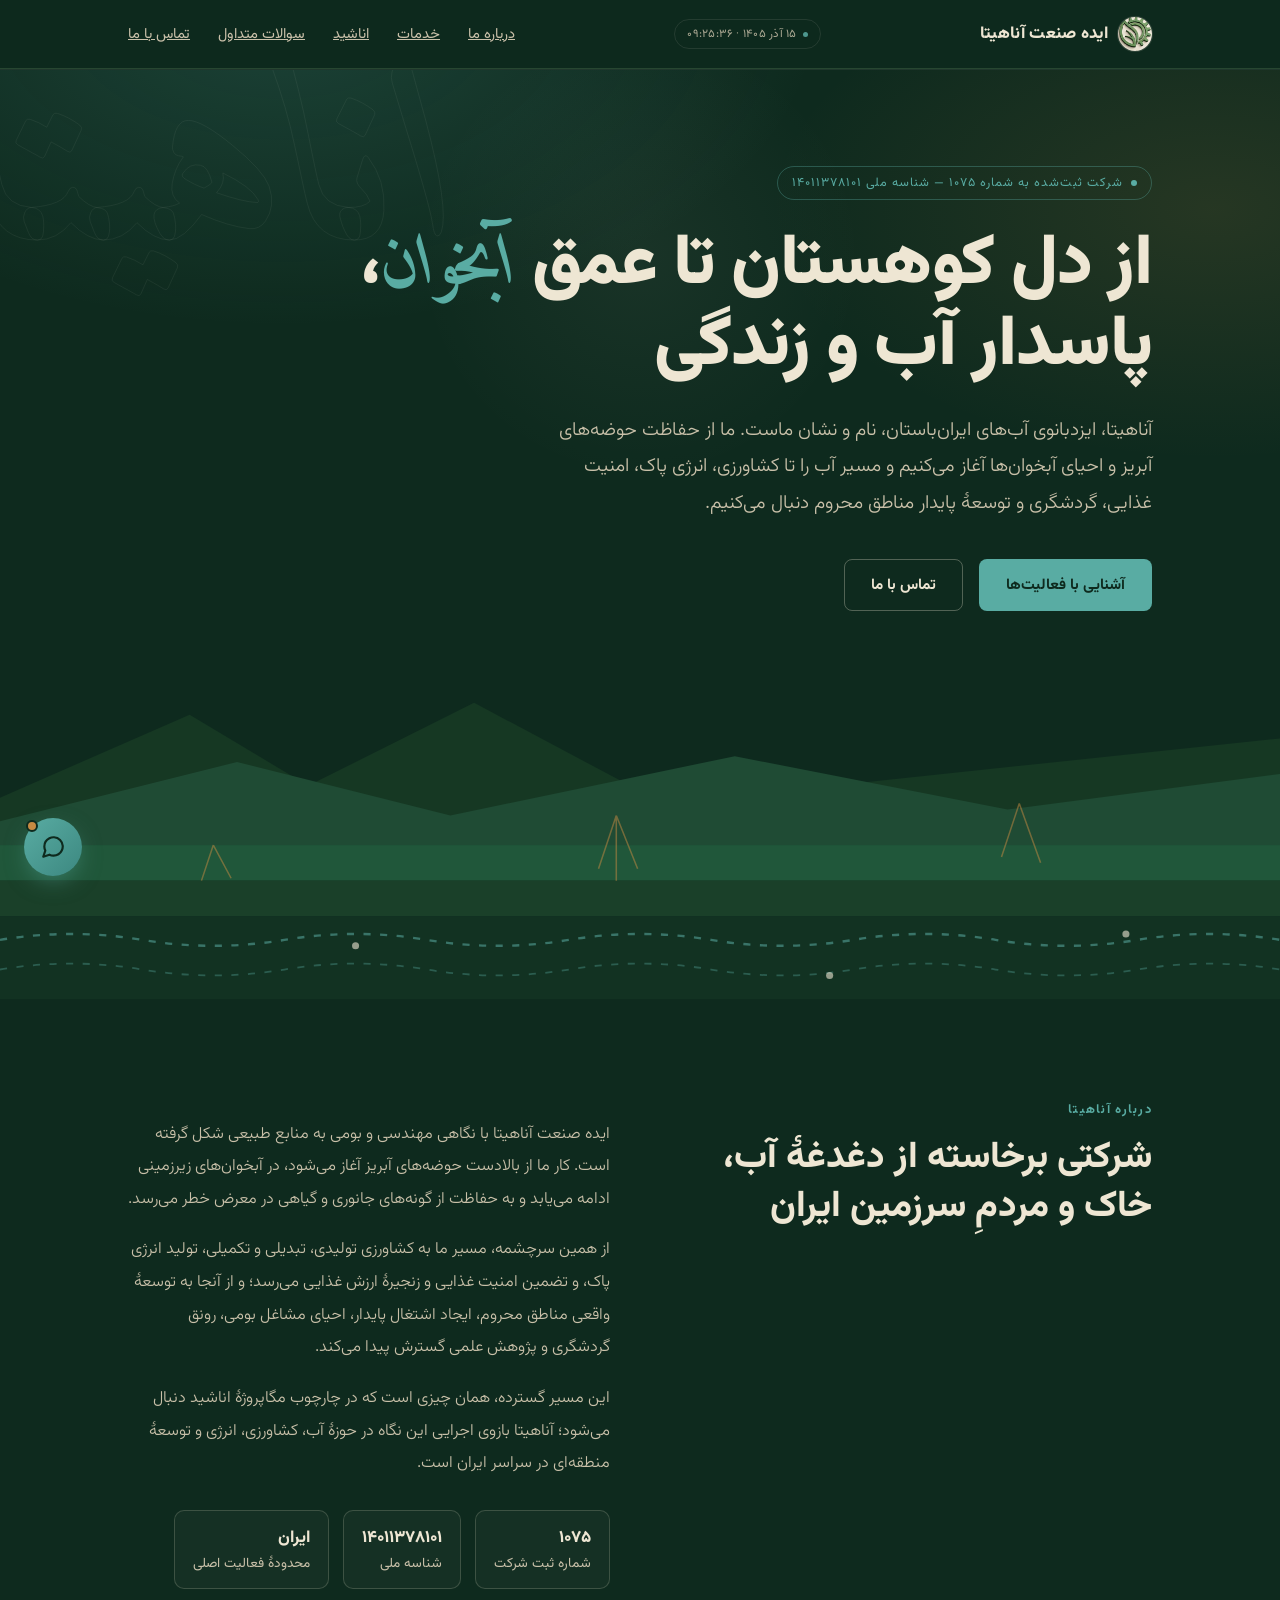
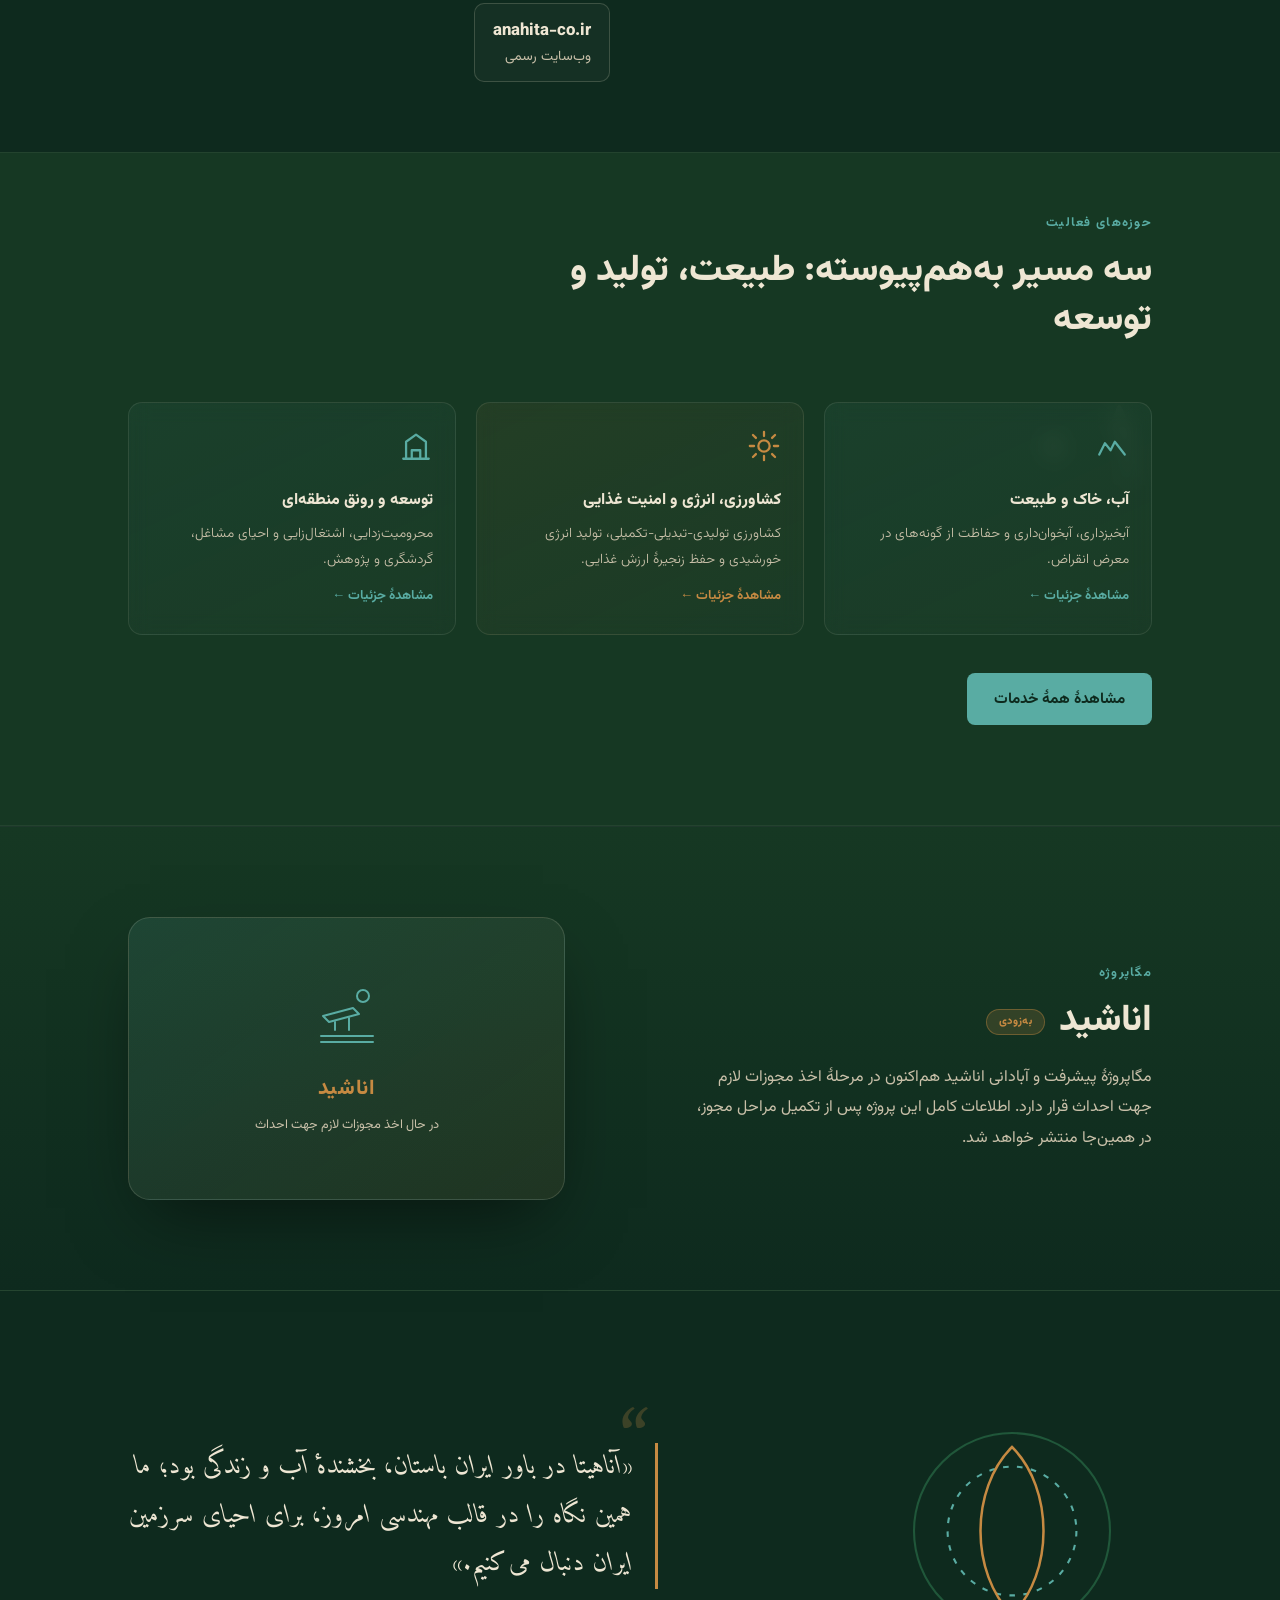
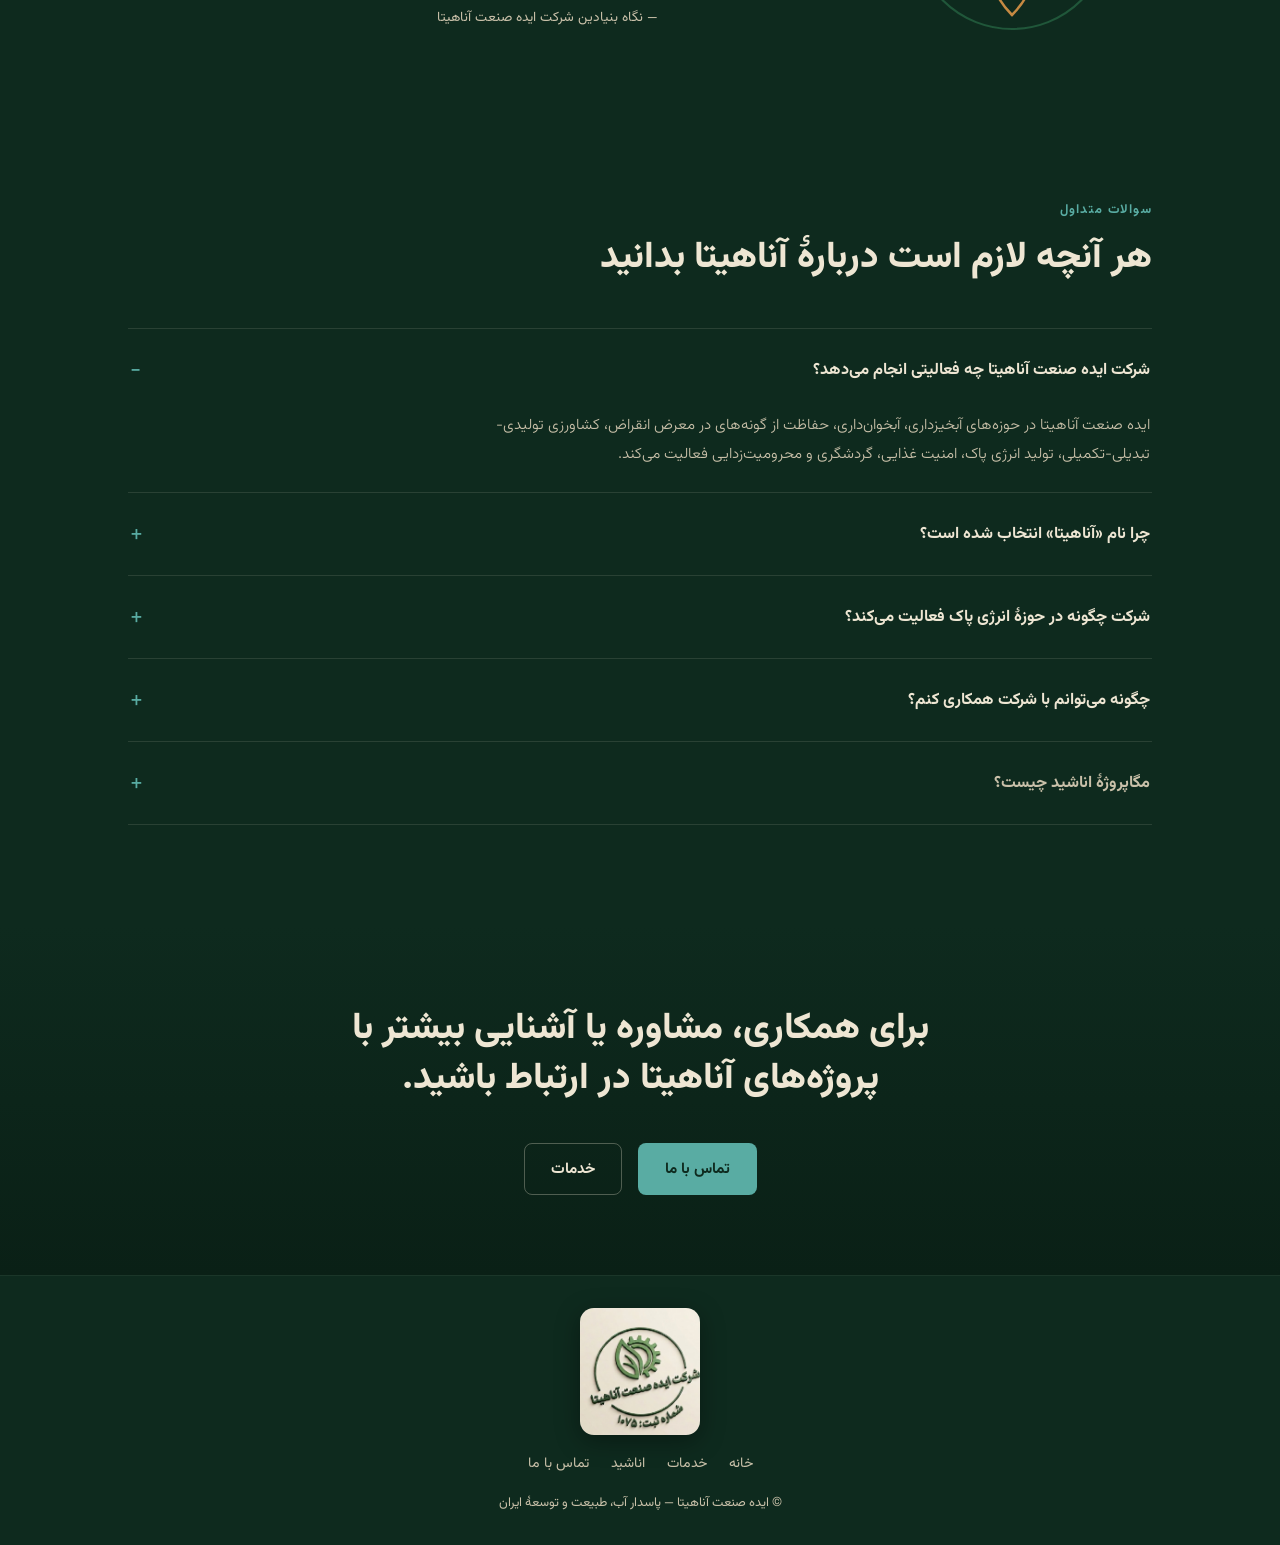
==== index.html @ 20b340b0 "Anahita-co.ir" ====
<!DOCTYPE html>
<html lang="fa" dir="rtl">
<head>
<meta charset="UTF-8">
<meta name="viewport" content="width=device-width, initial-scale=1.0">
<title>ایده صنعت آناهیتا | آب، طبیعت، کشاورزی و آبادانی</title>
<meta name="description" content="شرکت ایده صنعت آناهیتا: آبخیزداری، آبخوان‌داری، کشاورزی، انرژی خورشیدی، امنیت غذایی، گردشگری و مگاپروژه اناشید.">
<meta property="og:type" content="website">
<meta property="og:title" content="ایده صنعت آناهیتا | آب، طبیعت، کشاورزی و آبادانی">
<meta property="og:description" content="شرکت ایده صنعت آناهیتا: آبخیزداری، آبخوان‌داری، کشاورزی، انرژی خورشیدی، امنیت غذایی، گردشگری و مگاپروژه اناشید.">
<meta property="og:locale" content="fa_IR">
<meta name="theme-color" content="#0e2a1e">
<link rel="preconnect" href="https://fonts.googleapis.com">
<link href="https://fonts.googleapis.com/css2?family=Vazirmatn:wght@100..900&family=Amiri:ital,wght@0,400;0,700;1,400&display=swap" rel="stylesheet">
<style>
  :root{
    --bg-deep:#0e2a1e;
    --bg-mid:#163823;
    --green-mid:#20573a;
    --green-line:#3d7d55;
    --cream:#eee6d3;
    --cream-dim:#c9c0a9;
    --turquoise:#59aca3;
    --clay:#c68a42;
    --clay-dim:#8a5f2c;
  }
  *{margin:0;padding:0;box-sizing:border-box;}
  html{scroll-behavior:smooth;}
  body{
    background:var(--bg-deep);
    color:var(--cream);
    font-family:'Vazirmatn',sans-serif;
    overflow-x:hidden;
  }
  @media (prefers-reduced-motion: reduce){
    *{animation-duration:0.01ms !important; animation-iteration-count:1 !important; transition-duration:0.01ms !important;}
  }
  section, header.hero{scroll-margin-top:70px;}
  a{color:inherit;}
  ::selection{background:var(--turquoise);color:var(--bg-deep);}
  .progress-bar{
    position:fixed;top:0;right:0;left:0;height:3px;z-index:100;
    background:linear-gradient(90deg,var(--turquoise),var(--clay));
    width:0%;transform-origin:right;
    box-shadow:0 0 12px rgba(89,172,163,0.6);
  }
  .wrap{max-width:1080px;margin:0 auto;padding:0 28px;}

  /* ---------- NAV ---------- */
  nav{
    position:sticky;top:0;z-index:50;
    background:rgba(14,42,30,0.88);
    backdrop-filter:blur(6px);
    border-bottom:1px solid rgba(238,230,211,0.08);
  }
  nav .wrap{display:flex;align-items:center;justify-content:space-between;height:68px;}
  .brand{display:flex;align-items:center;gap:10px;font-weight:800;font-size:1.05rem;letter-spacing:.3px;}
  .brand svg{width:30px;height:30px;flex:none;}
  .navlinks{display:flex;gap:28px;font-size:.92rem;color:var(--cream-dim);}
  .navlinks a{position:relative;padding:6px 0;transition:color .25s;}
  .navlinks a:hover,.navlinks a:focus-visible{color:var(--cream);outline:none;}
  .navlinks a::after{content:"";position:absolute;right:0;bottom:0;width:0;height:1px;background:var(--turquoise);transition:width .3s;}
  .navlinks a:hover::after{width:100%;}
  .nav-toggle{display:none;background:none;border:none;padding:6px;cursor:pointer;}
  .nav-toggle span{display:block;width:22px;height:2px;background:var(--cream);margin:5px 0;transition:transform .25s,opacity .25s;}
  .nav-toggle.open span:nth-child(1){transform:translateY(7px) rotate(45deg);}
  .nav-toggle.open span:nth-child(2){opacity:0;}
  .nav-toggle.open span:nth-child(3){transform:translateY(-7px) rotate(-45deg);}
  .mobile-panel{
    max-height:0;overflow:hidden;
    background:var(--bg-mid);border-bottom:1px solid rgba(238,230,211,0.08);
    transition:max-height .3s ease;
  }
  .mobile-panel.open{max-height:260px;}
  .mobile-panel a{display:block;padding:14px 28px;color:var(--cream-dim);text-decoration:none;font-size:.95rem;border-top:1px solid rgba(238,230,211,0.06);}
  .mobile-panel a:hover{color:var(--turquoise);}
  @media (max-width:720px){.navlinks{display:none;} .nav-toggle{display:block;}}

  /* ---------- HERO ---------- */
  header.hero{
    position:relative;
    padding:96px 0 0;
    overflow:hidden;
    background:var(--bg-deep);
  }
  header.hero::before{
    content:"";position:absolute;inset:-20%;z-index:0;pointer-events:none;
    background:
      radial-gradient(ellipse 50% 40% at var(--ax,30%) var(--ay,10%), rgba(89,172,163,0.18), transparent 60%),
      radial-gradient(ellipse 45% 35% at var(--bx,82%) var(--by,25%), rgba(198,138,66,0.13), transparent 55%);
    animation:aurora 16s ease-in-out infinite;
  }
  @keyframes aurora{
    0%,100%{ --ax:30%; --ay:6%; --bx:82%; --by:22%; }
    50%{ --ax:38%; --ay:16%; --bx:74%; --by:32%; }
  }
  header.hero::after{
    content:"";position:absolute;inset:0;z-index:0;pointer-events:none;
    background:radial-gradient(320px circle at var(--mx,50%) var(--my,20%), rgba(238,230,211,0.05), transparent 70%);
    transition:background .1s;
  }
  .hero-watermark{
    position:absolute;top:-4%;left:-2%;z-index:0;pointer-events:none;
    font-family:'Amiri',serif;font-weight:700;font-style:italic;
    font-size:clamp(9rem,22vw,17rem);
    color:transparent;-webkit-text-stroke:1px rgba(238,230,211,0.06);
    line-height:1;white-space:nowrap;user-select:none;
  }
  header.hero .wrap{position:relative;z-index:1;}
  .eyebrow{
    display:inline-flex;align-items:center;gap:8px;
    font-size:.78rem;color:var(--turquoise);letter-spacing:.08em;
    border:1px solid rgba(89,172,163,0.35);
    padding:6px 14px;border-radius:100px;
    margin-bottom:26px;
  }
  .eyebrow span.dot{width:6px;height:6px;border-radius:50%;background:var(--turquoise);}
  h1.hero-title{
    font-weight:900;
    font-size:clamp(2.4rem, 6vw, 4.4rem);
    line-height:1.15;
    letter-spacing:-.01em;
    max-width:820px;
  }
  h1.hero-title em{
    font-style:italic;
    font-family:'Amiri',serif;
    font-weight:700;
    color:var(--turquoise);
  }
  .hero-sub{
    margin-top:24px;
    font-size:clamp(1rem,2vw,1.2rem);
    color:var(--cream-dim);
    max-width:600px;
    line-height:1.9;
    font-weight:300;
  }
  .hero-cta{
    margin-top:38px;
    display:flex;gap:16px;flex-wrap:wrap;
  }
  .btn{
    display:inline-flex;align-items:center;gap:8px;
    padding:13px 26px;border-radius:8px;
    font-size:.95rem;font-weight:700;
    cursor:pointer;border:1px solid transparent;
    transition:transform .2s, background .2s, border-color .2s;
    text-decoration:none;
  }
  .btn-primary{background:var(--turquoise);color:#0e2a1e;}
  .btn-primary:hover{transform:translateY(-2px);}
  .btn-ghost{border-color:rgba(238,230,211,0.3);color:var(--cream);}
  .btn-ghost:hover{border-color:var(--cream);transform:translateY(-2px);}

  /* ---------- ORNAMENT ---------- */
  .divider{display:flex;align-items:center;justify-content:center;padding:0;}
  .divider svg{width:120px;height:24px;opacity:.55;}

  /* ---------- LIVE CLOCK ---------- */
  .live-clock{
    font-size:.72rem;color:var(--cream-dim);opacity:.85;
    white-space:nowrap;letter-spacing:.02em;
    border:1px solid rgba(238,230,211,0.12);border-radius:999px;
    padding:5px 12px;display:flex;align-items:center;gap:6px;
  }
  .live-clock .ld{width:5px;height:5px;border-radius:50%;background:var(--turquoise);flex:none;animation:pulse-dot 2s infinite;}
  @keyframes pulse-dot{0%,100%{opacity:1;}50%{opacity:.3;}}
  @media (max-width:760px){.live-clock{display:none;}}

  /* ---------- ANASHID ---------- */
  section.anashid{padding:90px 0;background:linear-gradient(180deg, var(--bg-mid), var(--bg-deep));border-top:1px solid rgba(238,230,211,0.07);border-bottom:1px solid rgba(238,230,211,0.07);}
  .anashid-grid{display:grid;grid-template-columns:1.1fr .9fr;gap:52px;align-items:center;}
  @media (max-width:800px){.anashid-grid{grid-template-columns:1fr;gap:36px;}}
  .anashid-grid h2{display:flex;align-items:center;gap:14px;flex-wrap:wrap;}
  .soon-badge{
    font-size:.68rem;background:rgba(198,138,66,0.18);color:var(--clay);
    border:1px solid rgba(198,138,66,0.4);padding:5px 12px;border-radius:999px;
    font-weight:800;letter-spacing:.03em;
  }
  .anashid-grid p{color:var(--cream-dim);margin-top:16px;max-width:460px;line-height:1.9;}
  .anashid-3d{perspective:1000px;}
  .anashid-3d-inner{
    transform-style:preserve-3d;
    background:linear-gradient(145deg, rgba(89,172,163,0.14), rgba(198,138,66,0.09));
    border:1px solid rgba(238,230,211,0.15);
    border-radius:22px;padding:64px 28px;text-align:center;
    transition:transform .12s ease-out;
    box-shadow:0 30px 70px -22px rgba(0,0,0,0.55);
    will-change:transform;
  }
  .anashid-3d-inner svg{width:64px;height:64px;color:var(--turquoise);margin-bottom:18px;}
  .anashid-3d-inner span{display:block;font-weight:800;font-size:1.3rem;color:var(--clay);letter-spacing:.03em;}
  .anashid-3d-inner small{display:block;margin-top:10px;font-size:.8rem;color:var(--cream-dim);font-weight:400;}

  /* ---------- CROSS-SECTION SIGNATURE ---------- */
  .section-illustration{
    margin-top:80px;
    width:100%;
    display:block;
  }
  .section-illustration svg{width:100%;height:auto;display:block;}
  .flow-line{stroke-dasharray:6 8;animation:flow 3.5s linear infinite;}
  @keyframes flow{to{stroke-dashoffset:-140;}}
  .rise{
    opacity:0;transform:translateY(24px);
    transition:opacity .45s cubic-bezier(.16,1,.3,1), transform .45s cubic-bezier(.16,1,.3,1);
  }
  .rise.in{opacity:1;transform:none;}

  /* ---------- ABOUT ---------- */
  section.about{padding:100px 0 70px;}
  .about-grid{display:grid;grid-template-columns:1fr 1fr;gap:60px;align-items:start;}
  @media (max-width:800px){.about-grid{grid-template-columns:1fr;gap:36px;}}
  .kicker{
    font-size:.8rem;letter-spacing:.1em;color:var(--turquoise);
    font-weight:700;margin-bottom:14px;
  }
  h2{font-size:clamp(1.6rem,3.4vw,2.3rem);font-weight:800;line-height:1.35;}
  .about-body p{color:var(--cream-dim);line-height:2;font-weight:300;margin-top:18px;font-size:1.02rem;}
  .badge-row{display:flex;gap:14px;margin-top:30px;flex-wrap:wrap;}
  .badge{
    border:1px solid rgba(238,230,211,0.18);
    border-radius:10px;padding:14px 18px;
    font-size:.85rem;color:var(--cream-dim);
    background:rgba(238,230,211,0.03);
  }
  .badge b{display:block;color:var(--cream);font-size:1.05rem;font-weight:800;margin-bottom:2px;}

  /* ---------- ACTIVITIES ---------- */
  section.activities{padding:60px 0 100px;background:var(--bg-mid);border-top:1px solid rgba(238,230,211,0.06);border-bottom:1px solid rgba(238,230,211,0.06);}
  .activities-head{max-width:640px;margin-bottom:56px;}
  .track{margin-bottom:64px;position:relative;}
  .track::before{
    content:attr(data-ghost);
    position:absolute;top:-18px;right:-6px;z-index:0;
    font-family:'Amiri',serif;font-weight:700;
    font-size:7.5rem;line-height:1;
    color:rgba(238,230,211,0.045);
    pointer-events:none;user-select:none;
  }
  .track-label{position:relative;z-index:1;}
  .cards{position:relative;z-index:1;}
  .track-label{
    display:flex;align-items:center;gap:14px;
    margin-bottom:28px;
  }
  .track-label .num{
    font-size:.78rem;color:var(--bg-deep);background:var(--turquoise);
    width:26px;height:26px;border-radius:50%;
    display:flex;align-items:center;justify-content:center;font-weight:800;flex:none;
  }
  .track-label.clay .num{background:var(--clay);}
  .track-label h3{font-size:1.05rem;font-weight:800;color:var(--cream);}
  .track-label .line{flex:1;height:1px;background:rgba(238,230,211,0.12);}
  .cards{display:grid;grid-template-columns:repeat(3,1fr);gap:20px;}
  @media (max-width:860px){.cards{grid-template-columns:1fr 1fr;}}
  @media (max-width:560px){.cards{grid-template-columns:1fr;}}
  .card{
    background:linear-gradient(155deg, rgba(89,172,163,0.07), rgba(238,230,211,0.02));
    backdrop-filter:blur(10px);
    border:1px solid rgba(238,230,211,0.1);
    border-radius:14px;padding:26px 22px;
    transition:transform .18s ease-out, border-color .18s ease-out, background .18s ease-out, box-shadow .18s ease-out;
  }
  .track.clay .card{background:linear-gradient(155deg, rgba(198,138,66,0.08), rgba(238,230,211,0.02));}
  .card:hover{transform:translateY(-6px) scale(1.015);border-color:rgba(89,172,163,0.45);box-shadow:0 18px 34px -14px rgba(0,0,0,0.5),0 0 0 1px rgba(89,172,163,0.15);}
  .track.clay .card:hover{border-color:rgba(198,138,66,0.45);box-shadow:0 18px 34px -14px rgba(0,0,0,0.5),0 0 0 1px rgba(198,138,66,0.15);}
  .cards .card:nth-child(1){transition-delay:0ms;}
  .cards .card:nth-child(2){transition-delay:60ms;}
  .cards .card:nth-child(3){transition-delay:120ms;}
  .cards .card:nth-child(4){transition-delay:180ms;}
  .cards .card.in{transition-delay:0ms !important;}
  .card svg{width:34px;height:34px;margin-bottom:16px;color:var(--turquoise);}
  .track.clay .card svg{color:var(--clay);}
  .card h4{font-size:1rem;font-weight:800;margin-bottom:8px;color:var(--cream);}
  .card p{font-size:.86rem;color:var(--cream-dim);line-height:1.85;font-weight:300;}

  /* ---------- STORY STRIP ---------- */
  section.story{padding:100px 0;}
  .story .wrap{display:grid;grid-template-columns:0.9fr 1.1fr;gap:60px;align-items:center;}
  @media (max-width:800px){.story .wrap{grid-template-columns:1fr;gap:36px;}}
  .story blockquote{
    font-size:clamp(1.2rem,2.6vw,1.65rem);
    font-weight:400;line-height:1.85;
    font-family:'Amiri',serif;font-style:italic;
    color:var(--cream);
    border-right:3px solid var(--clay);
    padding-right:22px;
    position:relative;
  }
  .story blockquote::before{
    content:"\201C";
    font-family:'Amiri',serif;font-style:normal;
    position:absolute;top:-38px;right:6px;
    font-size:5rem;color:rgba(198,138,66,0.25);
    line-height:1;
  }
  .story-cap{margin-top:18px;color:var(--cream-dim);font-size:.85rem;}

  /* ---------- FAQ ---------- */
  section.faq{padding:20px 0 100px;}
  .faq-head{max-width:640px;margin-bottom:44px;}
  .faq-list{border-top:1px solid rgba(238,230,211,0.12);}
  .faq-item{border-bottom:1px solid rgba(238,230,211,0.12);}
  .faq-item summary{
    list-style:none;cursor:pointer;
    display:flex;justify-content:space-between;align-items:center;gap:20px;
    padding:22px 2px;font-size:1.02rem;font-weight:700;color:var(--cream);
  }
  .faq-item summary::-webkit-details-marker{display:none;}
  .faq-item summary::after{
    content:"+";flex:none;font-size:1.5rem;font-weight:400;color:var(--turquoise);
    transition:transform .25s;
  }
  .faq-item[open] summary::after{content:"−";}
  .faq-item p{
    padding:0 2px 24px;margin:0;max-width:680px;
    color:var(--cream-dim);font-weight:300;line-height:1.9;font-size:.95rem;
  }
  .faq-item.soon p{color:var(--clay);}
  .faq-item.soon summary{color:var(--cream-dim);}

  /* ---------- CONTACT ---------- */
  section.contact{padding:90px 0 110px;background:linear-gradient(180deg, var(--bg-deep), #0a2016);}
  .contact-box{
    border:1px solid rgba(238,230,211,0.14);
    border-radius:20px;
    padding:52px;
    display:grid;grid-template-columns:1.2fr 1fr;gap:40px;
    background:radial-gradient(circle at 90% 10%, rgba(89,172,163,0.08), transparent 60%);
  }
  @media (max-width:760px){.contact-box{grid-template-columns:1fr;padding:34px 24px;}}
  .contact-list{display:flex;flex-direction:column;gap:18px;margin-top:26px;}
  .contact-item{display:flex;align-items:center;gap:14px;}
  .contact-item svg{width:20px;height:20px;color:var(--turquoise);flex:none;}
  .contact-item span{font-size:.98rem;color:var(--cream-dim);}
  .contact-item b{color:var(--cream);font-weight:700;}

  footer{padding:32px 0;text-align:center;color:var(--cream-dim);font-size:.8rem;border-top:1px solid rgba(238,230,211,0.06);}

  .brand-mark{width:34px;height:34px;border-radius:50%;object-fit:cover;flex:none;box-shadow:0 0 0 1px rgba(238,230,211,0.15);}
  .footer-logo{width:120px;height:auto;border-radius:14px;margin:0 auto 18px;display:block;box-shadow:0 6px 24px rgba(0,0,0,0.35);}
  /* ---------- ASSISTANT WIDGET ---------- */
  .assist-fab{
    position:fixed;bottom:24px;left:24px;z-index:90;
    width:58px;height:58px;border-radius:50%;border:none;cursor:pointer;
    background:linear-gradient(135deg,var(--turquoise),#3c8880);
    display:flex;align-items:center;justify-content:center;
    box-shadow:0 8px 24px -6px rgba(89,172,163,0.55);
    transition:transform .25s;
  }
  .assist-fab:hover{transform:scale(1.06);}
  .assist-fab svg{width:26px;height:26px;stroke:#0e2a1e;}
  .assist-fab .dot{
    position:absolute;top:2px;left:2px;width:12px;height:12px;border-radius:50%;
    background:var(--clay);border:2px solid var(--bg-deep);
  }
  .assist-panel{
    position:fixed;bottom:92px;left:24px;z-index:90;
    width:340px;max-width:88vw;height:460px;max-height:70vh;
    background:var(--bg-mid);border:1px solid rgba(238,230,211,0.12);
    border-radius:16px;box-shadow:0 24px 60px -16px rgba(0,0,0,0.6);
    display:flex;flex-direction:column;overflow:hidden;
    opacity:0;transform:translateY(16px) scale(.97);pointer-events:none;
    transition:opacity .25s,transform .25s;
  }
  .assist-panel.open{opacity:1;transform:translateY(0) scale(1);pointer-events:auto;}
  .assist-head{
    display:flex;align-items:center;gap:10px;padding:14px 16px;
    background:var(--bg-deep);border-bottom:1px solid rgba(238,230,211,0.1);
  }
  .assist-head .av{width:34px;height:34px;border-radius:50%;background:linear-gradient(135deg,var(--turquoise),var(--clay));flex:none;display:flex;align-items:center;justify-content:center;font-weight:700;color:var(--bg-deep);}
  .assist-head .meta{flex:1;}
  .assist-head .meta b{display:block;font-size:.92rem;color:var(--cream);}
  .assist-head .meta span{font-size:.72rem;color:var(--turquoise);}
  .assist-head .meta span::before{content:"● ";}
  .assist-close{background:none;border:none;color:var(--cream-dim);cursor:pointer;font-size:1.1rem;padding:4px;}
  .assist-body{flex:1;overflow-y:auto;padding:16px;display:flex;flex-direction:column;gap:10px;}
  .msg{max-width:82%;padding:10px 13px;border-radius:12px;font-size:.86rem;line-height:1.8;}
  .msg.bot{align-self:flex-end;background:rgba(89,172,163,0.12);color:var(--cream);border:1px solid rgba(89,172,163,0.2);border-bottom-left-radius:3px;}
  .msg.user{align-self:flex-start;background:rgba(238,230,211,0.08);color:var(--cream-dim);border-bottom-right-radius:3px;}
  .assist-foot{display:flex;gap:8px;padding:12px;border-top:1px solid rgba(238,230,211,0.1);}
  .assist-foot input{
    flex:1;background:rgba(238,230,211,0.06);border:1px solid rgba(238,230,211,0.14);
    border-radius:10px;padding:10px 12px;color:var(--cream);font-family:inherit;font-size:.85rem;
  }
  .assist-foot input:focus{outline:none;border-color:var(--turquoise);}
  .assist-foot button{
    background:var(--turquoise);border:none;border-radius:10px;padding:0 16px;
    color:var(--bg-deep);font-weight:700;cursor:pointer;font-size:.85rem;
  }
  .assist-note{padding:6px 16px 12px;font-size:.68rem;color:var(--cream-dim);opacity:.7;text-align:center;}
  @media (max-width:480px){.assist-panel{left:12px;bottom:88px;} .assist-fab{left:14px;}}


  .brand{text-decoration:none;color:inherit;}
  .card{transition:opacity .45s cubic-bezier(.16,1,.3,1), transform .25s ease-out, border-color .18s ease-out, background .18s ease-out, box-shadow .18s ease-out;}
  a.card{display:block;text-decoration:none;color:inherit;}
  .card .more{display:inline-block;margin-top:14px;font-size:.82rem;color:var(--turquoise);font-weight:700;}
  .track.clay .card .more{color:var(--clay);}
  .page-hero{position:relative;padding:84px 0 54px;overflow:hidden;
    background:radial-gradient(ellipse 60% 80% at 15% 0%, rgba(89,172,163,0.16), transparent 60%),
               radial-gradient(ellipse 50% 70% at 90% 20%, rgba(198,138,66,0.12), transparent 60%), var(--bg-deep);}
  .page-hero .crumb{font-size:.8rem;color:var(--cream-dim);margin-bottom:16px;}
  .page-hero .crumb a{color:var(--turquoise);text-decoration:none;}
  .page-hero h1{font-size:clamp(1.9rem,4.6vw,3.1rem);font-weight:800;line-height:1.3;}
  .page-hero h1 em{font-family:'Amiri',serif;font-style:italic;color:var(--turquoise);}
  .page-hero p{color:var(--cream-dim);max-width:640px;margin-top:16px;line-height:2;font-weight:300;}
  section.activities.full{padding:70px 0 100px;}
  .cta-band{padding:80px 0;text-align:center;background:linear-gradient(180deg,var(--bg-deep),#0a2016);}
  .cta-band h2{max-width:640px;margin:0 auto 26px;}
  .cta-band .hero-cta{justify-content:center;}
  .contact-page{padding:70px 0 110px;}
  .contact-cards{display:grid;grid-template-columns:repeat(2,1fr);gap:20px;}
  @media (max-width:700px){.contact-cards{grid-template-columns:1fr;}}
  a.contact-card{display:flex;gap:16px;align-items:flex-start;text-decoration:none;color:inherit;
    background:linear-gradient(155deg, rgba(89,172,163,0.08), rgba(238,230,211,0.02));backdrop-filter:blur(10px);
    border:1px solid rgba(238,230,211,0.1);border-radius:16px;padding:26px 24px;
    transition:opacity .45s cubic-bezier(.16,1,.3,1), transform .25s ease-out,border-color .18s ease-out;}
  a.contact-card:hover{transform:translateY(-4px);border-color:rgba(89,172,163,0.45);}
  .contact-card svg{width:26px;height:26px;color:var(--turquoise);flex:none;margin-top:3px;}
  .contact-card small{display:block;color:var(--cream-dim);font-size:.78rem;margin-bottom:4px;}
  .contact-card b{font-size:1.05rem;font-weight:700;}
  .footer-links{display:flex;gap:22px;justify-content:center;margin-bottom:18px;font-size:.88rem;}
  .footer-links a{color:var(--cream-dim);text-decoration:none;}
  .footer-links a:hover{color:var(--turquoise);}
</style>
</head>
<body>

<div class="progress-bar" id="progressBar"></div>
<nav>
  <div class="wrap">
    <a class="brand" href="index.html">
<img src="[data-uri]" alt="نشان آناهیتا" class="brand-mark">
      ایده صنعت آناهیتا
    </a>
    <div class="live-clock" id="liveClock"><span class="ld"></span><span id="clockText"></span></div>
    <div class="navlinks">
      <a href="#about">درباره ما</a>
      <a href="services.html">خدمات</a>
      <a href="#anashid">اناشید</a>
      <a href="#faq">سوالات متداول</a>
      <a href="contact.html">تماس با ما</a>
    </div>
    <button class="nav-toggle" id="navToggle" aria-label="منو"><span></span><span></span><span></span></button>
  </div>
  <div class="mobile-panel" id="mobilePanel">
    <a href="#about">درباره ما</a>
    <a href="services.html">خدمات</a>
    <a href="#anashid">اناشید</a>
    <a href="#faq">سوالات متداول</a>
    <a href="contact.html">تماس با ما</a>
  </div>
</nav>
<header class="hero">
  <div class="hero-watermark" aria-hidden="true">آناهیتا</div>
  <div class="wrap">
    <div class="eyebrow"><span class="dot"></span> شرکت ثبت‌شده به شماره ۱۰۷۵ — شناسه ملی ۱۴۰۱۱۳۷۸۱۰۱</div>
    <h1 class="hero-title">از دل کوهستان تا عمق <em>آبخوان</em>،<br>پاسدار آب و زندگی</h1>
    <p class="hero-sub">
      آناهیتا، ایزدبانوی آب‌های ایران‌باستان، نام و نشان ماست. ما از حفاظت حوضه‌های آبریز و احیای آبخوان‌ها آغاز می‌کنیم و مسیر آب را تا کشاورزی، انرژی پاک، امنیت غذایی، گردشگری و توسعهٔ پایدار مناطق محروم دنبال می‌کنیم.
    </p>
    <div class="hero-cta">
      <a class="btn btn-primary" href="services.html">آشنایی با فعالیت‌ها</a>
      <a class="btn btn-ghost" href="contact.html">تماس با ما</a>
    </div>
  </div>

  <div class="section-illustration">
    <svg viewBox="0 0 1080 260" preserveAspectRatio="none" xmlns="http://www.w3.org/2000/svg">
      <!-- sky -->
      <rect x="0" y="0" width="1080" height="260" fill="#0e2a1e"/>
      <!-- mountain -->
      <path d="M0 90 L160 20 L260 80 L400 10 L560 95 L1080 40 L1080 130 L0 130 Z" fill="#163823"/>
      <path d="M0 110 L200 60 L380 105 L620 55 L850 100 L1080 70 L1080 130 L0 130 Z" fill="#1f4b34"/>
      <!-- soil layers -->
      <rect x="0" y="130" width="1080" height="30" fill="#20573a"/>
      <rect x="0" y="160" width="1080" height="30" fill="#1a4029"/>
      <!-- aquifer band -->
      <rect x="0" y="190" width="1080" height="70" fill="#123222"/>
      <path class="flow-line" d="M0 210 Q 60 200 120 210 T 240 210 T 360 210 T 480 210 T 600 210 T 720 210 T 840 210 T 960 210 T 1080 210" stroke="#59aca3" stroke-width="2" fill="none" opacity="0.55"/>
      <path class="flow-line" d="M0 235 Q 60 225 120 235 T 240 235 T 360 235 T 480 235 T 600 235 T 720 235 T 840 235 T 960 235 T 1080 235" stroke="#59aca3" stroke-width="1.5" fill="none" opacity="0.35"/>
      <!-- roots -->
      <path d="M180 130 L170 160 M180 130 L195 158" stroke="#c68a42" stroke-width="1.3" opacity="0.5"/>
      <path d="M520 105 L505 150 M520 105 L538 150 M520 105 L520 160" stroke="#c68a42" stroke-width="1.3" opacity="0.5"/>
      <path d="M860 95 L845 140 M860 95 L878 145" stroke="#c68a42" stroke-width="1.3" opacity="0.5"/>
      <!-- small wildlife marks -->
      <circle cx="300" cy="215" r="3" fill="#eee6d3" opacity="0.6"/>
      <circle cx="700" cy="240" r="3" fill="#eee6d3" opacity="0.6"/>
      <circle cx="950" cy="205" r="3" fill="#eee6d3" opacity="0.6"/>
    </svg>
  </div>
</header>

<section class="about" id="about">
  <div class="wrap about-grid">
    <div class="rise">
      <div class="kicker">درباره آناهیتا</div>
      <h2>شرکتی برخاسته از دغدغهٔ آب، خاک و مردمِ سرزمین ایران</h2>
    </div>
    <div class="about-body rise">
      <p>
        ایده صنعت آناهیتا با نگاهی مهندسی و بومی به منابع طبیعی شکل گرفته است. کار ما از بالادست حوضه‌های آبریز آغاز می‌شود، در آبخوان‌های زیرزمینی ادامه می‌یابد و به حفاظت از گونه‌های جانوری و گیاهی در معرض خطر می‌رسد.
      </p>
      <p>
        از همین سرچشمه، مسیر ما به کشاورزی تولیدی، تبدیلی و تکمیلی، تولید انرژی پاک، و تضمین امنیت غذایی و زنجیرهٔ ارزش غذایی می‌رسد؛ و از آنجا به توسعهٔ واقعی مناطق محروم، ایجاد اشتغال پایدار، احیای مشاغل بومی، رونق گردشگری و پژوهش علمی گسترش پیدا می‌کند.
      </p>
      <p>
        این مسیر گسترده، همان چیزی است که در چارچوب مگاپروژهٔ اناشید دنبال می‌شود؛ آناهیتا بازوی اجرایی این نگاه در حوزهٔ آب، کشاورزی، انرژی و توسعهٔ منطقه‌ای در سراسر ایران است.
      </p>
      <div class="badge-row">
        <div class="badge"><b>۱۰۷۵</b>شماره ثبت شرکت</div>
        <div class="badge"><b>۱۴۰۱۱۳۷۸۱۰۱</b>شناسه ملی</div>
        <div class="badge"><b>ایران</b>محدودهٔ فعالیت اصلی</div>
        <div class="badge"><b>anahita-co.ir</b>وب‌سایت رسمی</div>
      </div>
    </div>
  </div>
</section>

<section class="activities" id="activities">
  <div class="wrap">
    <div class="activities-head rise">
      <div class="kicker">حوزه‌های فعالیت</div>
      <h2>سه مسیر به‌هم‌پیوسته: طبیعت، تولید و توسعه</h2>
    </div>
    <div class="track" data-ghost="۰۱" style="margin-bottom:36px;">
      <div class="cards">
        <a class="card rise" href="services.html#track1"><svg viewBox="0 0 24 24" fill="none" stroke="currentColor" stroke-width="1.6"><path d="M3 18l4-8 4 5 3-6 7 9" stroke-linecap="round" stroke-linejoin="round"/></svg><h4>آب، خاک و طبیعت</h4><p>آبخیزداری، آبخوان‌داری و حفاظت از گونه‌های در معرض انقراض.</p><span class="more">مشاهدهٔ جزئیات ←</span></a>
        <a class="card rise" href="services.html#track2" style="background:linear-gradient(155deg, rgba(198,138,66,0.08), rgba(238,230,211,0.02));"><svg viewBox="0 0 24 24" fill="none" stroke="#c68a42" stroke-width="1.6"><circle cx="12" cy="12" r="4"/><path d="M12 2v3M12 19v3M4.2 4.2l2.1 2.1M17.7 17.7l2.1 2.1M2 12h3M19 12h3M4.2 19.8l2.1-2.1M17.7 6.3l2.1-2.1" stroke-linecap="round"/></svg><h4>کشاورزی، انرژی و امنیت غذایی</h4><p>کشاورزی تولیدی-تبدیلی-تکمیلی، تولید انرژی خورشیدی و حفظ زنجیرهٔ ارزش غذایی.</p><span class="more" style="color:var(--clay)">مشاهدهٔ جزئیات ←</span></a>
        <a class="card rise" href="services.html#track3"><svg viewBox="0 0 24 24" fill="none" stroke="currentColor" stroke-width="1.6"><path d="M3 21h18M5 21V9l7-5 7 5v12M9 21v-6h6v6" stroke-linecap="round" stroke-linejoin="round"/></svg><h4>توسعه و رونق منطقه‌ای</h4><p>محرومیت‌زدایی، اشتغال‌زایی و احیای مشاغل، گردشگری و پژوهش.</p><span class="more">مشاهدهٔ جزئیات ←</span></a>
      </div>
    </div>
    <div class="hero-cta rise"><a class="btn btn-primary" href="services.html">مشاهدهٔ همهٔ خدمات</a></div>
  </div>
</section>

<section class="anashid" id="anashid">
  <div class="wrap">
    <div class="anashid-grid">
      <div class="rise">
        <div class="kicker">مگاپروژه</div>
        <h2>اناشید <span class="soon-badge">به‌زودی</span></h2>
        <p>مگاپروژهٔ پیشرفت و آبادانی اناشید هم‌اکنون در مرحلهٔ اخذ مجوزات لازم جهت احداث قرار دارد. اطلاعات کامل این پروژه پس از تکمیل مراحل مجوز، در همین‌جا منتشر خواهد شد.</p>
      </div>
      <div class="anashid-3d rise" id="anashid3d">
        <div class="anashid-3d-inner">
          <svg viewBox="0 0 64 64" fill="none" stroke="currentColor" stroke-width="2" stroke-linecap="round" stroke-linejoin="round"><circle cx="48" cy="14" r="6"/><path d="M8 34l30-8 6 6-30 8z"/><path d="M20 40v8M34 36v12"/><path d="M6 54h52M6 60h52"/></svg>
          <span>اناشید</span>
          <small>در حال اخذ مجوزات لازم جهت احداث</small>
        </div>
      </div>
    </div>
  </div>
</section>

<section class="story">
  <div class="wrap">
    <div class="rise">
      <svg viewBox="0 0 200 200" width="100%" style="max-width:280px;">
        <circle cx="100" cy="100" r="70" fill="none" stroke="#20573a" stroke-width="1.5"/>
        <circle cx="100" cy="100" r="46" fill="none" stroke="#59aca3" stroke-width="1.5" stroke-dasharray="4 6"/>
        <path d="M100 40 C130 70 130 130 100 160 C70 130 70 70 100 40Z" fill="none" stroke="#c68a42" stroke-width="1.8"/>
      </svg>
    </div>
    <div class="rise">
      <blockquote>«آناهیتا در باور ایران باستان، بخشندهٔ آب و زندگی بود؛ ما همین نگاه را در قالب مهندسی امروز، برای احیای سرزمین ایران دنبال می‌کنیم.»</blockquote>
      <div class="story-cap">— نگاه بنیادین شرکت ایده صنعت آناهیتا</div>
    </div>
  </div>
</section>

<section class="faq" id="faq">
  <div class="wrap">
    <div class="faq-head rise">
      <div class="kicker">سوالات متداول</div>
      <h2>هر آنچه لازم است دربارهٔ آناهیتا بدانید</h2>
    </div>
    <div class="faq-list rise">
      <details class="faq-item" open>
        <summary>شرکت ایده صنعت آناهیتا چه فعالیتی انجام می‌دهد؟</summary>
        <p>ایده صنعت آناهیتا در حوزه‌های آبخیزداری، آبخوان‌داری، حفاظت از گونه‌های در معرض انقراض، کشاورزی تولیدی-تبدیلی-تکمیلی، تولید انرژی پاک، امنیت غذایی، گردشگری و محرومیت‌زدایی فعالیت می‌کند.</p>
      </details>
      <details class="faq-item">
        <summary>چرا نام «آناهیتا» انتخاب شده است؟</summary>
        <p>آناهیتا، ایزدبانوی آب‌های ایران‌باستان، نماد بخشندگی آب و زندگی است؛ نامی که با رسالت شرکت در حفاظت از منابع آب و طبیعت هم‌راستاست.</p>
      </details>
      <details class="faq-item">
        <summary>شرکت چگونه در حوزهٔ انرژی پاک فعالیت می‌کند؟</summary>
        <p>از طریق طرح‌های خورشیدی و مدل‌های آگری‌ولتائیک (ترکیب کشاورزی با تولید برق خورشیدی روی همان زمین) که هم‌زمان امنیت غذایی و تولید انرژی را تأمین می‌کند.</p>
      </details>
      <details class="faq-item">
        <summary>چگونه می‌توانم با شرکت همکاری کنم؟</summary>
        <p>از طریق صفحهٔ «تماس با ما»، شماره تماس یا ایمیل شرکت در ارتباط باشید تا دربارهٔ فرصت‌های همکاری صحبت کنیم.</p>
      </details>
      <details class="faq-item soon">
        <summary>مگاپروژهٔ اناشید چیست؟</summary>
        <p>به‌زودی — این مگاپروژه هم‌اکنون در حال اخذ مجوزات لازم جهت احداث است و اطلاعات کامل آن منتشر خواهد شد.</p>
      </details>
    </div>
  </div>
</section>

<section class="cta-band">
  <div class="wrap">
    <h2 class="rise">برای همکاری، مشاوره یا آشنایی بیشتر با پروژه‌های آناهیتا در ارتباط باشید.</h2>
    <div class="hero-cta rise"><a class="btn btn-primary" href="contact.html">تماس با ما</a><a class="btn btn-ghost" href="services.html">خدمات</a></div>
  </div>
</section>

<footer>
  <img src="[data-uri]" alt="نشان رسمی ایده صنعت آناهیتا" class="footer-logo">
  <div class="footer-links"><a href="index.html">خانه</a><a href="services.html">خدمات</a><a href="index.html#anashid">اناشید</a><a href="contact.html">تماس با ما</a></div>
  © ایده صنعت آناهیتا — پاسدار آب، طبیعت و توسعهٔ ایران
</footer>

<button class="assist-fab" id="assistFab" aria-label="گفتگو با دستیار آناهیتا">
  <span class="dot"></span>
  <svg viewBox="0 0 24 24" fill="none" stroke-width="2" stroke-linecap="round" stroke-linejoin="round"><path d="M21 11.5a8.38 8.38 0 01-.9 3.8 8.5 8.5 0 01-7.6 4.7 8.38 8.38 0 01-3.8-.9L3 21l1.9-5.7a8.38 8.38 0 01-.9-3.8 8.5 8.5 0 014.7-7.6 8.38 8.38 0 013.8-.9h.5a8.48 8.48 0 018 8v.5z"/></svg>
</button>

<div class="assist-panel" id="assistPanel">
  <div class="assist-head">
    <div class="av">آ</div>
    <div class="meta">
      <b>دستیار آناهیتا</b>
      <span>پاسخ‌گوی سوالات شما</span>
    </div>
    <button class="assist-close" id="assistClose" aria-label="بستن">✕</button>
  </div>
  <div class="assist-body" id="assistBody">
    <div class="msg bot">سلام 🌿 من دستیار شرکت ایده صنعت آناهیتا هستم. می‌تونید دربارهٔ فعالیت‌ها، آناشید یا راه تماس ازم بپرسید.</div>
  </div>
  <form class="assist-foot" id="assistForm">
    <input id="assistInput" type="text" placeholder="سوالتون رو بنویسید…" autocomplete="off">
    <button type="submit">ارسال</button>
  </form>
  <div class="assist-note">پاسخ‌گوی هوشمند مبتنی بر اطلاعات همین سایت</div>
</div>

<script>
  const els = document.querySelectorAll('.rise');
  const io = new IntersectionObserver((entries)=>{
    entries.forEach(e=>{ if(e.isIntersecting){ e.target.classList.add('in'); io.unobserve(e.target);} });
  }, {threshold:0.15});
  els.forEach(el=>io.observe(el));

  const bar = document.getElementById('progressBar');
  function updateProgress(){
    const h = document.documentElement;
    const scrolled = (h.scrollTop) / (h.scrollHeight - h.clientHeight) * 100;
    if(bar) bar.style.width = scrolled + '%';
  }
  document.addEventListener('scroll', updateProgress, {passive:true});
  updateProgress();

  const heroEl = document.querySelector('header.hero');
  if(heroEl){
    heroEl.addEventListener('mousemove', (e)=>{
      const r = heroEl.getBoundingClientRect();
      const mx = ((e.clientX - r.left) / r.width * 100).toFixed(1);
      const my = ((e.clientY - r.top) / r.height * 100).toFixed(1);
      heroEl.style.setProperty('--mx', mx + '%');
      heroEl.style.setProperty('--my', my + '%');
    });
  }

  const fab = document.getElementById('assistFab');
  const panel = document.getElementById('assistPanel');
  const closeBtn = document.getElementById('assistClose');
  const body = document.getElementById('assistBody');
  const form = document.getElementById('assistForm');
  const input = document.getElementById('assistInput');

  function togglePanel(open){
    panel.classList.toggle('open', open);
  }
  if(fab) fab.addEventListener('click', ()=>togglePanel(!panel.classList.contains('open')));
  if(closeBtn) closeBtn.addEventListener('click', ()=>togglePanel(false));

  function normalize(s){
    return s
      .replace(/[\u064A]/g,'ی').replace(/[\u0643]/g,'ک')
      .replace(/[\u200c\u200f\u200e]/g,' ')
      .replace(/[أإآ]/g,'ا')
      .replace(/ة/g,'ه')
      .replace(/\s+/g,' ')
      .trim().toLowerCase();
  }

  const knowledge = [
    { kw:['سلام','درود','هستی','خوبی'], a:'سلام 🌿 خوش اومدید! می‌تونید دربارهٔ آبخیزداری، کشاورزی، انرژی پاک، امنیت غذایی، گردشگری، اشتغال، اناشید یا راه تماس ازم بپرسید.' },
    { kw:['ممنون','مرسی','متشکر','سپاس'], a:'خواهش می‌کنم 🌿 هر سوال دیگه‌ای بود در خدمتم.' },
    { kw:['آبخیزداری','آبخوان','اب زیرزمینی','منابع اب','اب'], a:'ما در حوزهٔ آبخیزداری و آبخوان‌داری، منابع آب را مدیریت و احیا می‌کنیم؛ از کنترل فرسایش تا تغذیهٔ مصنوعی آبخوان‌ها.' },
    { kw:['گونه','انقراض','محیط زیست','حیات وحش'], a:'در حوزهٔ محیط‌زیست، از گونه‌های جانوری و گیاهی در معرض انقراض حفاظت و پرورش می‌دهیم.' },
    { kw:['کشاورز','تولیدی','تبدیلی','تکمیلی','محصول'], a:'در بخش کشاورزی، از تولید محصول خام تا فرآوری و تکمیل زنجیرهٔ ارزش کشاورزی فعالیت می‌کنیم.' },
    { kw:['انرژی','خورشید','پاک','برق','سولار'], a:'در حوزهٔ تولید انرژی خورشیدی و پاک، طرح‌های نیروگاه خورشیدی و مدل آگری‌ولتائیک را دنبال می‌کنیم؛ ترکیب کشاورزی با تولید برق روی همان زمین.' },
    { kw:['غذایی','امنیت غذا','زنجیره ارزش'], a:'امنیت غذایی برای ما یعنی حفظ زنجیرهٔ ارزش غذایی از تولید تا توزیع محصولات سالم.' },
    { kw:['گردشگر','توریسم','سفر','طبیعت گردی'], a:'در حوزهٔ گردشگری، ظرفیت‌های طبیعی و بومی منطقه را معرفی و توسعه می‌دهیم.' },
    { kw:['اشتغال','شغل','کار ','استخدام'], a:'از طریق پروژه‌های خودمان، فرصت‌های شغلی پایدار ایجاد و مشاغل بومی منطقه را احیا می‌کنیم.' },
    { kw:['محروم'], a:'محرومیت‌زدایی یکی از محورهای اصلی فعالیت ماست؛ با طرح‌هایی که مستقیماً کیفیت زندگی مناطق کمتربرخوردار را بهبود می‌دهند.' },
    { kw:['پژوهش','تحقیق','علمی'], a:'واحد پژوهشی ما داده و دانش بومی برای پشتیبانی علمی از تمام حوزه‌های فعالیت شرکت تولید می‌کند.' },
    { kw:['اناشید'], a:'مگاپروژهٔ اناشید به‌زودی — این پروژه هم‌اکنون در حال اخذ مجوزات لازم جهت احداث است و اطلاعات کامل آن منتشر خواهد شد.' },
    { kw:['چرا اناهیتا','اسم','چرا نام','نام شرکت'], a:'آناهیتا، ایزدبانوی آب‌های ایران‌باستان، نماد بخشندگی آب و زندگی است؛ نامی هم‌راستا با رسالت شرکت.' },
    { kw:['تماس','ایمیل','شماره','تلفن','ارتباط'], a:'می‌تونید از طریق ایمیل info@anahita-co.ir یا شماره ۰۹۹۸۲۰۸۷۷۸۰ با ما در ارتباط باشید.' },
    { kw:['فعالیت','چیکار','چکار','خدمات','کار شما','چیکاره'], a:'فعالیت ما شامل آبخیزداری، کشاورزی، انرژی پاک، امنیت غذایی، گردشگری، اشتغال‌زایی و محرومیت‌زداییه — جزئیات هر بخش رو در صفحهٔ «خدمات» ببینید.' }
  ].map(item=>({ kw:item.kw.map(normalize), a:item.a }));

  function findAnswer(text){
    const t = normalize(text);
    for(const item of knowledge){
      if(item.kw.some(k=>t.includes(k))) return item.a;
    }
    return 'دقیق متوجه نشدم 🙏 می‌تونید دربارهٔ آبخیزداری، کشاورزی، انرژی پاک، امنیت غذایی، گردشگری، اشتغال یا اناشید بپرسید — یا مستقیم پیام بدید: info@anahita-co.ir';
  }

  function addMsg(text, who){
    const d = document.createElement('div');
    d.className = 'msg ' + who;
    d.textContent = text;
    body.appendChild(d);
    body.scrollTop = body.scrollHeight;
  }

  if(form){
    form.addEventListener('submit', (e)=>{
      e.preventDefault();
      const val = input.value.trim();
      if(!val) return;
      addMsg(val, 'user');
      input.value = '';
      setTimeout(()=>addMsg(findAnswer(val), 'bot'), 450);
    });
  }

  const navToggle = document.getElementById('navToggle');
  const mobilePanel = document.getElementById('mobilePanel');
  if(navToggle && mobilePanel){
    navToggle.addEventListener('click', ()=>{
      navToggle.classList.toggle('open');
      mobilePanel.classList.toggle('open');
    });
    mobilePanel.querySelectorAll('a').forEach(a=>a.addEventListener('click', ()=>{
      navToggle.classList.remove('open'); mobilePanel.classList.remove('open');
    }));
  }

  const clockText = document.getElementById('clockText');
  function tickClock(){
    if(!clockText) return;
    try{
      const now = new Date();
      const d = new Intl.DateTimeFormat('fa-IR-u-ca-persian', {timeZone:'Asia/Tehran', day:'numeric', month:'long', year:'numeric'}).format(now);
      const t = new Intl.DateTimeFormat('fa-IR', {timeZone:'Asia/Tehran', hour:'2-digit', minute:'2-digit', second:'2-digit', hour12:false}).format(now);
      clockText.textContent = d + ' · ' + t;
    }catch(e){ clockText.textContent = ''; }
  }
  tickClock(); setInterval(tickClock, 1000);

  const tilt = document.getElementById('anashid3d');
  if(tilt){
    const inner = tilt.querySelector('.anashid-3d-inner');
    tilt.addEventListener('mousemove', (e)=>{
      const r = tilt.getBoundingClientRect();
      const x = (e.clientX - r.left) / r.width - 0.5;
      const y = (e.clientY - r.top) / r.height - 0.5;
      inner.style.transform = 'rotateY(' + (x*18).toFixed(1) + 'deg) rotateX(' + (-y*14).toFixed(1) + 'deg)';
    });
    tilt.addEventListener('mouseleave', ()=>{ inner.style.transform = 'rotateY(0) rotateX(0)'; });
  }
</script>
<script type="application/ld+json">
{
  "@context": "https://schema.org",
  "@type": "Organization",
  "name": "ایده صنعت آناهیتا",
  "url": "https://anahita-co.ir",
  "email": "info@anahita-co.ir",
  "telephone": "+98 998 208 7780",
  "identifier": "شماره ثبت ۱۰۷۵ — شناسه ملی ۱۴۰۱۱۳۷۸۱۰۱",
  "description": "شرکت ایده صنعت آناهیتا در حوزه‌های آبخیزداری، آبخوان‌داری، حفاظت از گونه‌های در معرض انقراض، کشاورزی تولیدی-تبدیلی-تکمیلی، تولید انرژی پاک، امنیت غذایی و توسعهٔ مناطق محروم فعالیت می‌کند."
}
</script>
<script type="application/ld+json">
{
  "@context": "https://schema.org",
  "@type": "FAQPage",
  "mainEntity": [
    {"@type":"Question","name":"شرکت ایده صنعت آناهیتا چه فعالیتی انجام می‌دهد؟","acceptedAnswer":{"@type":"Answer","text":"ایده صنعت آناهیتا در حوزه‌های آبخیزداری، آبخوان‌داری، حفاظت از گونه‌های در معرض انقراض، کشاورزی تولیدی-تبدیلی-تکمیلی، تولید انرژی پاک، امنیت غذایی، گردشگری و محرومیت‌زدایی فعالیت می‌کند."}},
    {"@type":"Question","name":"چرا نام «آناهیتا» انتخاب شده است؟","acceptedAnswer":{"@type":"Answer","text":"آناهیتا، ایزدبانوی آب‌های ایران‌باستان، نماد بخشندگی آب و زندگی است؛ نامی که با رسالت شرکت در حفاظت از منابع آب و طبیعت هم‌راستاست."}},
    {"@type":"Question","name":"شرکت چگونه در حوزهٔ انرژی پاک فعالیت می‌کند؟","acceptedAnswer":{"@type":"Answer","text":"از طریق طرح‌های خورشیدی و مدل‌های آگری‌ولتائیک که هم‌زمان امنیت غذایی و تولید انرژی را تأمین می‌کند."}}
  ]
}
</script>
</body>
</html>
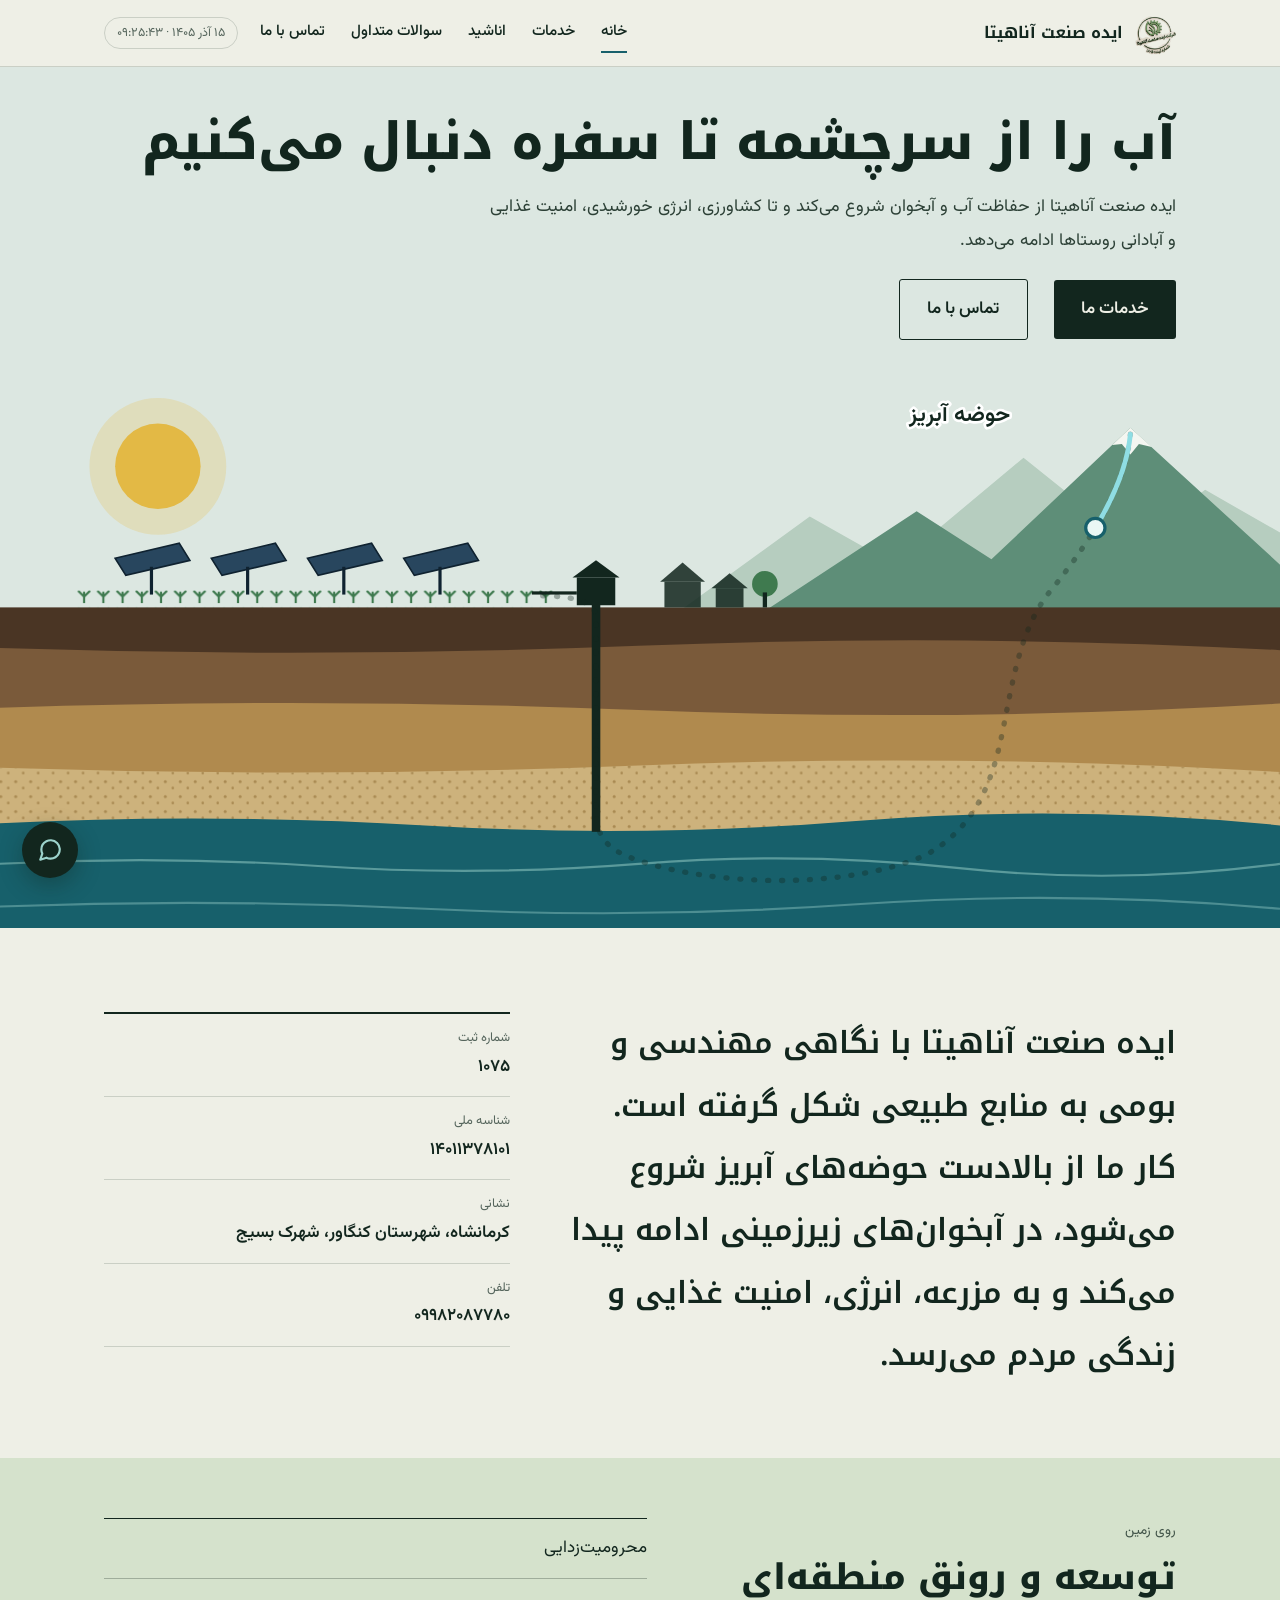
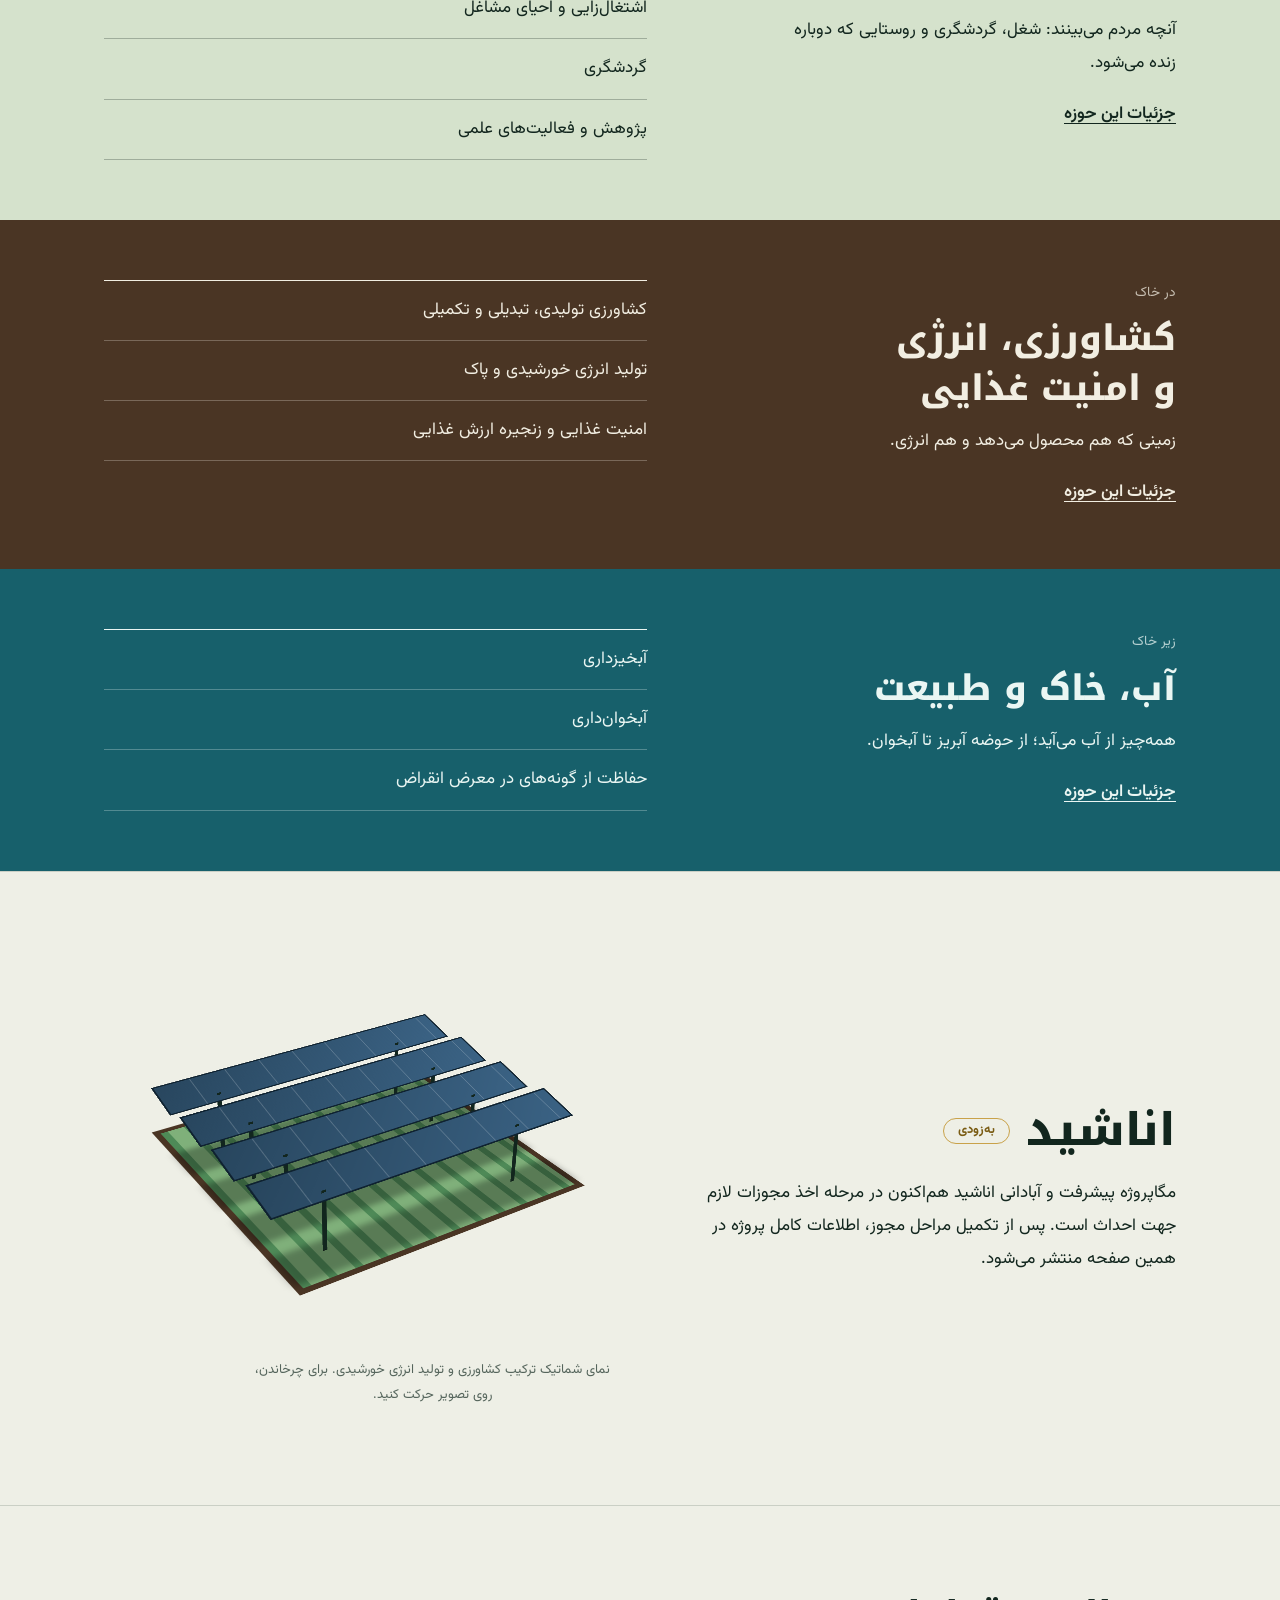
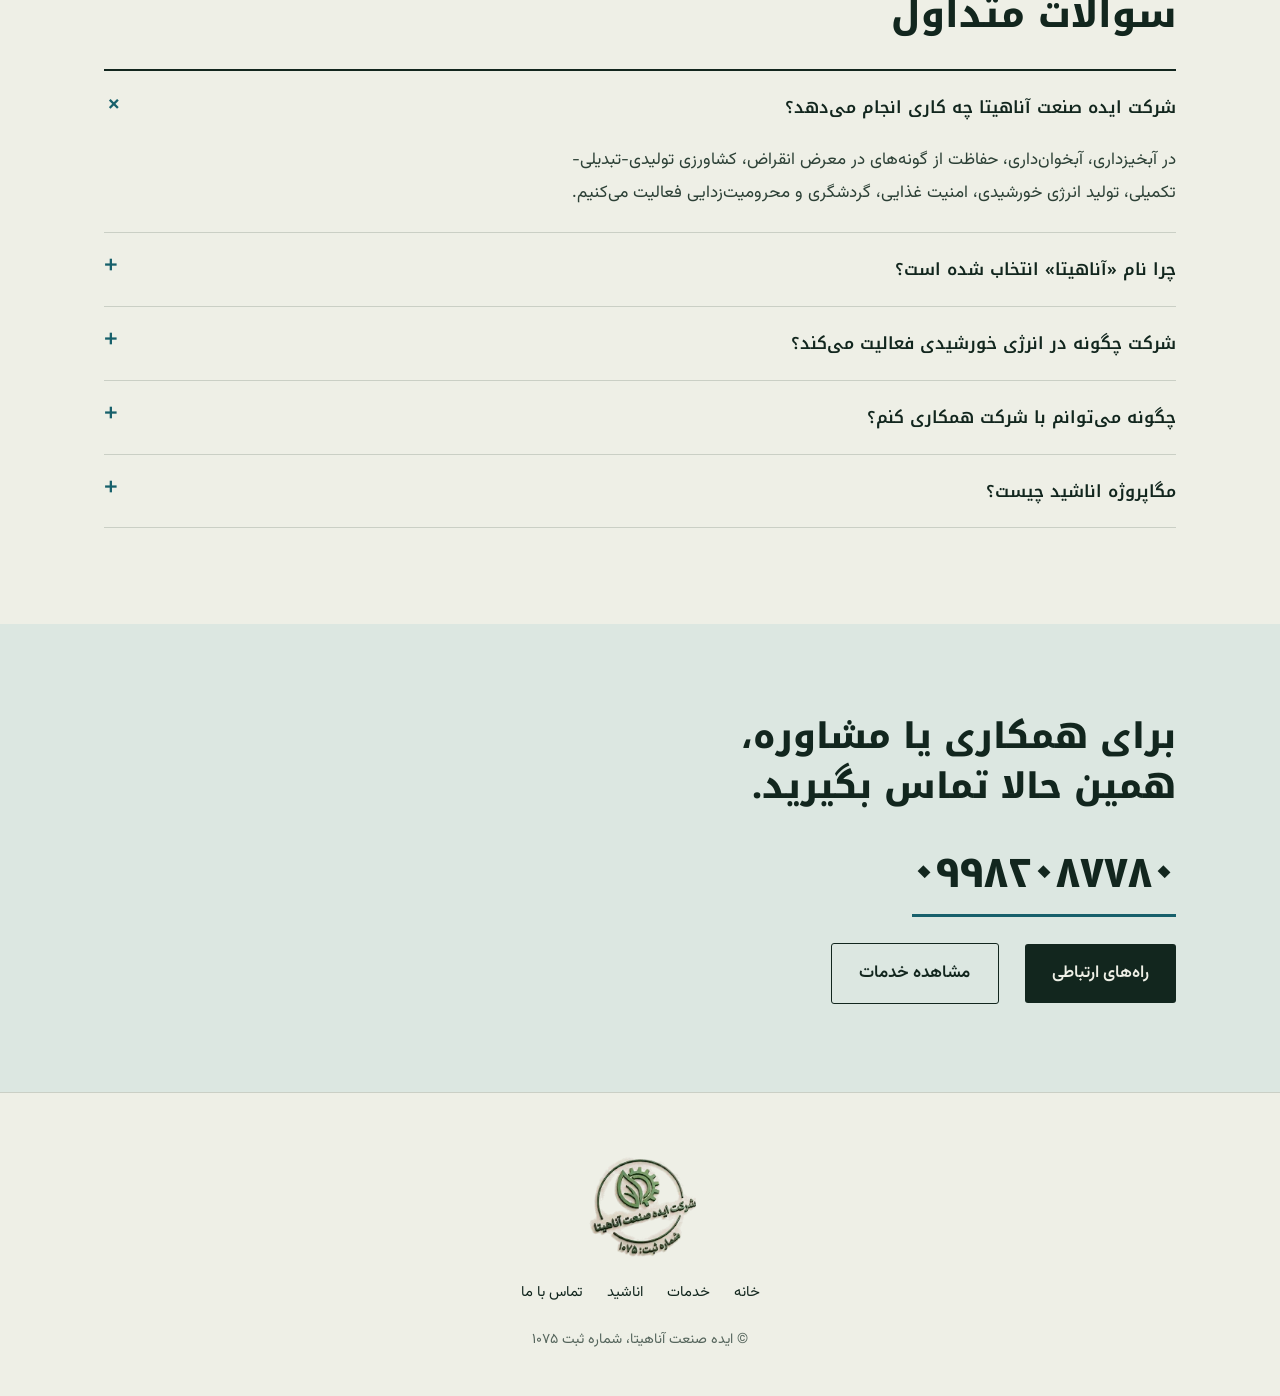
==== commit 137f0406: "New site design: water journey hero, strata layers, 3D model, shared CSS/JS" ====
--- a/index.html
+++ b/index.html
@@ -2,797 +2,228 @@
 <html lang="fa" dir="rtl">
 <head>
 <meta charset="UTF-8">
-<meta name="viewport" content="width=device-width, initial-scale=1.0">
-<title>ایده صنعت آناهیتا | آب، طبیعت، کشاورزی و آبادانی</title>
+<meta name="viewport" content="width=device-width, initial-scale=1">
+<title>ایده صنعت آناهیتا | از سرچشمه تا سفره</title>
 <meta name="description" content="شرکت ایده صنعت آناهیتا: آبخیزداری، آبخوان‌داری، کشاورزی، انرژی خورشیدی، امنیت غذایی، گردشگری و مگاپروژه اناشید.">
+<meta name="theme-color" content="#DCE7E1">
 <meta property="og:type" content="website">
-<meta property="og:title" content="ایده صنعت آناهیتا | آب، طبیعت، کشاورزی و آبادانی">
-<meta property="og:description" content="شرکت ایده صنعت آناهیتا: آبخیزداری، آبخوان‌داری، کشاورزی، انرژی خورشیدی، امنیت غذایی، گردشگری و مگاپروژه اناشید.">
+<meta property="og:title" content="ایده صنعت آناهیتا">
+<meta property="og:description" content="آب را از سرچشمه تا سفره دنبال می‌کنیم.">
 <meta property="og:locale" content="fa_IR">
-<meta name="theme-color" content="#0e2a1e">
+<link rel="icon" href="data:image/svg+xml,%3Csvg xmlns='http://www.w3.org/2000/svg' viewBox='0 0 32 32'%3E%3Cpath d='M16 3C10 9 7 14 7 19a9 9 0 0018 0c0-5-3-10-9-16z' fill='%2317606B'/%3E%3C/svg%3E">
 <link rel="preconnect" href="https://fonts.googleapis.com">
-<link href="https://fonts.googleapis.com/css2?family=Vazirmatn:wght@100..900&family=Amiri:ital,wght@0,400;0,700;1,400&display=swap" rel="stylesheet">
-<style>
-  :root{
-    --bg-deep:#0e2a1e;
-    --bg-mid:#163823;
-    --green-mid:#20573a;
-    --green-line:#3d7d55;
-    --cream:#eee6d3;
-    --cream-dim:#c9c0a9;
-    --turquoise:#59aca3;
-    --clay:#c68a42;
-    --clay-dim:#8a5f2c;
-  }
-  *{margin:0;padding:0;box-sizing:border-box;}
-  html{scroll-behavior:smooth;}
-  body{
-    background:var(--bg-deep);
-    color:var(--cream);
-    font-family:'Vazirmatn',sans-serif;
-    overflow-x:hidden;
-  }
-  @media (prefers-reduced-motion: reduce){
-    *{animation-duration:0.01ms !important; animation-iteration-count:1 !important; transition-duration:0.01ms !important;}
-  }
-  section, header.hero{scroll-margin-top:70px;}
-  a{color:inherit;}
-  ::selection{background:var(--turquoise);color:var(--bg-deep);}
-  .progress-bar{
-    position:fixed;top:0;right:0;left:0;height:3px;z-index:100;
-    background:linear-gradient(90deg,var(--turquoise),var(--clay));
-    width:0%;transform-origin:right;
-    box-shadow:0 0 12px rgba(89,172,163,0.6);
-  }
-  .wrap{max-width:1080px;margin:0 auto;padding:0 28px;}
-
-  /* ---------- NAV ---------- */
-  nav{
-    position:sticky;top:0;z-index:50;
-    background:rgba(14,42,30,0.88);
-    backdrop-filter:blur(6px);
-    border-bottom:1px solid rgba(238,230,211,0.08);
-  }
-  nav .wrap{display:flex;align-items:center;justify-content:space-between;height:68px;}
-  .brand{display:flex;align-items:center;gap:10px;font-weight:800;font-size:1.05rem;letter-spacing:.3px;}
-  .brand svg{width:30px;height:30px;flex:none;}
-  .navlinks{display:flex;gap:28px;font-size:.92rem;color:var(--cream-dim);}
-  .navlinks a{position:relative;padding:6px 0;transition:color .25s;}
-  .navlinks a:hover,.navlinks a:focus-visible{color:var(--cream);outline:none;}
-  .navlinks a::after{content:"";position:absolute;right:0;bottom:0;width:0;height:1px;background:var(--turquoise);transition:width .3s;}
-  .navlinks a:hover::after{width:100%;}
-  .nav-toggle{display:none;background:none;border:none;padding:6px;cursor:pointer;}
-  .nav-toggle span{display:block;width:22px;height:2px;background:var(--cream);margin:5px 0;transition:transform .25s,opacity .25s;}
-  .nav-toggle.open span:nth-child(1){transform:translateY(7px) rotate(45deg);}
-  .nav-toggle.open span:nth-child(2){opacity:0;}
-  .nav-toggle.open span:nth-child(3){transform:translateY(-7px) rotate(-45deg);}
-  .mobile-panel{
-    max-height:0;overflow:hidden;
-    background:var(--bg-mid);border-bottom:1px solid rgba(238,230,211,0.08);
-    transition:max-height .3s ease;
-  }
-  .mobile-panel.open{max-height:260px;}
-  .mobile-panel a{display:block;padding:14px 28px;color:var(--cream-dim);text-decoration:none;font-size:.95rem;border-top:1px solid rgba(238,230,211,0.06);}
-  .mobile-panel a:hover{color:var(--turquoise);}
-  @media (max-width:720px){.navlinks{display:none;} .nav-toggle{display:block;}}
-
-  /* ---------- HERO ---------- */
-  header.hero{
-    position:relative;
-    padding:96px 0 0;
-    overflow:hidden;
-    background:var(--bg-deep);
-  }
-  header.hero::before{
-    content:"";position:absolute;inset:-20%;z-index:0;pointer-events:none;
-    background:
-      radial-gradient(ellipse 50% 40% at var(--ax,30%) var(--ay,10%), rgba(89,172,163,0.18), transparent 60%),
-      radial-gradient(ellipse 45% 35% at var(--bx,82%) var(--by,25%), rgba(198,138,66,0.13), transparent 55%);
-    animation:aurora 16s ease-in-out infinite;
-  }
-  @keyframes aurora{
-    0%,100%{ --ax:30%; --ay:6%; --bx:82%; --by:22%; }
-    50%{ --ax:38%; --ay:16%; --bx:74%; --by:32%; }
-  }
-  header.hero::after{
-    content:"";position:absolute;inset:0;z-index:0;pointer-events:none;
-    background:radial-gradient(320px circle at var(--mx,50%) var(--my,20%), rgba(238,230,211,0.05), transparent 70%);
-    transition:background .1s;
-  }
-  .hero-watermark{
-    position:absolute;top:-4%;left:-2%;z-index:0;pointer-events:none;
-    font-family:'Amiri',serif;font-weight:700;font-style:italic;
-    font-size:clamp(9rem,22vw,17rem);
-    color:transparent;-webkit-text-stroke:1px rgba(238,230,211,0.06);
-    line-height:1;white-space:nowrap;user-select:none;
-  }
-  header.hero .wrap{position:relative;z-index:1;}
-  .eyebrow{
-    display:inline-flex;align-items:center;gap:8px;
-    font-size:.78rem;color:var(--turquoise);letter-spacing:.08em;
-    border:1px solid rgba(89,172,163,0.35);
-    padding:6px 14px;border-radius:100px;
-    margin-bottom:26px;
-  }
-  .eyebrow span.dot{width:6px;height:6px;border-radius:50%;background:var(--turquoise);}
-  h1.hero-title{
-    font-weight:900;
-    font-size:clamp(2.4rem, 6vw, 4.4rem);
-    line-height:1.15;
-    letter-spacing:-.01em;
-    max-width:820px;
-  }
-  h1.hero-title em{
-    font-style:italic;
-    font-family:'Amiri',serif;
-    font-weight:700;
-    color:var(--turquoise);
-  }
-  .hero-sub{
-    margin-top:24px;
-    font-size:clamp(1rem,2vw,1.2rem);
-    color:var(--cream-dim);
-    max-width:600px;
-    line-height:1.9;
-    font-weight:300;
-  }
-  .hero-cta{
-    margin-top:38px;
-    display:flex;gap:16px;flex-wrap:wrap;
-  }
-  .btn{
-    display:inline-flex;align-items:center;gap:8px;
-    padding:13px 26px;border-radius:8px;
-    font-size:.95rem;font-weight:700;
-    cursor:pointer;border:1px solid transparent;
-    transition:transform .2s, background .2s, border-color .2s;
-    text-decoration:none;
-  }
-  .btn-primary{background:var(--turquoise);color:#0e2a1e;}
-  .btn-primary:hover{transform:translateY(-2px);}
-  .btn-ghost{border-color:rgba(238,230,211,0.3);color:var(--cream);}
-  .btn-ghost:hover{border-color:var(--cream);transform:translateY(-2px);}
-
-  /* ---------- ORNAMENT ---------- */
-  .divider{display:flex;align-items:center;justify-content:center;padding:0;}
-  .divider svg{width:120px;height:24px;opacity:.55;}
-
-  /* ---------- LIVE CLOCK ---------- */
-  .live-clock{
-    font-size:.72rem;color:var(--cream-dim);opacity:.85;
-    white-space:nowrap;letter-spacing:.02em;
-    border:1px solid rgba(238,230,211,0.12);border-radius:999px;
-    padding:5px 12px;display:flex;align-items:center;gap:6px;
-  }
-  .live-clock .ld{width:5px;height:5px;border-radius:50%;background:var(--turquoise);flex:none;animation:pulse-dot 2s infinite;}
-  @keyframes pulse-dot{0%,100%{opacity:1;}50%{opacity:.3;}}
-  @media (max-width:760px){.live-clock{display:none;}}
-
-  /* ---------- ANASHID ---------- */
-  section.anashid{padding:90px 0;background:linear-gradient(180deg, var(--bg-mid), var(--bg-deep));border-top:1px solid rgba(238,230,211,0.07);border-bottom:1px solid rgba(238,230,211,0.07);}
-  .anashid-grid{display:grid;grid-template-columns:1.1fr .9fr;gap:52px;align-items:center;}
-  @media (max-width:800px){.anashid-grid{grid-template-columns:1fr;gap:36px;}}
-  .anashid-grid h2{display:flex;align-items:center;gap:14px;flex-wrap:wrap;}
-  .soon-badge{
-    font-size:.68rem;background:rgba(198,138,66,0.18);color:var(--clay);
-    border:1px solid rgba(198,138,66,0.4);padding:5px 12px;border-radius:999px;
-    font-weight:800;letter-spacing:.03em;
-  }
-  .anashid-grid p{color:var(--cream-dim);margin-top:16px;max-width:460px;line-height:1.9;}
-  .anashid-3d{perspective:1000px;}
-  .anashid-3d-inner{
-    transform-style:preserve-3d;
-    background:linear-gradient(145deg, rgba(89,172,163,0.14), rgba(198,138,66,0.09));
-    border:1px solid rgba(238,230,211,0.15);
-    border-radius:22px;padding:64px 28px;text-align:center;
-    transition:transform .12s ease-out;
-    box-shadow:0 30px 70px -22px rgba(0,0,0,0.55);
-    will-change:transform;
-  }
-  .anashid-3d-inner svg{width:64px;height:64px;color:var(--turquoise);margin-bottom:18px;}
-  .anashid-3d-inner span{display:block;font-weight:800;font-size:1.3rem;color:var(--clay);letter-spacing:.03em;}
-  .anashid-3d-inner small{display:block;margin-top:10px;font-size:.8rem;color:var(--cream-dim);font-weight:400;}
-
-  /* ---------- CROSS-SECTION SIGNATURE ---------- */
-  .section-illustration{
-    margin-top:80px;
-    width:100%;
-    display:block;
-  }
-  .section-illustration svg{width:100%;height:auto;display:block;}
-  .flow-line{stroke-dasharray:6 8;animation:flow 3.5s linear infinite;}
-  @keyframes flow{to{stroke-dashoffset:-140;}}
-  .rise{
-    opacity:0;transform:translateY(24px);
-    transition:opacity .45s cubic-bezier(.16,1,.3,1), transform .45s cubic-bezier(.16,1,.3,1);
-  }
-  .rise.in{opacity:1;transform:none;}
-
-  /* ---------- ABOUT ---------- */
-  section.about{padding:100px 0 70px;}
-  .about-grid{display:grid;grid-template-columns:1fr 1fr;gap:60px;align-items:start;}
-  @media (max-width:800px){.about-grid{grid-template-columns:1fr;gap:36px;}}
-  .kicker{
-    font-size:.8rem;letter-spacing:.1em;color:var(--turquoise);
-    font-weight:700;margin-bottom:14px;
-  }
-  h2{font-size:clamp(1.6rem,3.4vw,2.3rem);font-weight:800;line-height:1.35;}
-  .about-body p{color:var(--cream-dim);line-height:2;font-weight:300;margin-top:18px;font-size:1.02rem;}
-  .badge-row{display:flex;gap:14px;margin-top:30px;flex-wrap:wrap;}
-  .badge{
-    border:1px solid rgba(238,230,211,0.18);
-    border-radius:10px;padding:14px 18px;
-    font-size:.85rem;color:var(--cream-dim);
-    background:rgba(238,230,211,0.03);
-  }
-  .badge b{display:block;color:var(--cream);font-size:1.05rem;font-weight:800;margin-bottom:2px;}
-
-  /* ---------- ACTIVITIES ---------- */
-  section.activities{padding:60px 0 100px;background:var(--bg-mid);border-top:1px solid rgba(238,230,211,0.06);border-bottom:1px solid rgba(238,230,211,0.06);}
-  .activities-head{max-width:640px;margin-bottom:56px;}
-  .track{margin-bottom:64px;position:relative;}
-  .track::before{
-    content:attr(data-ghost);
-    position:absolute;top:-18px;right:-6px;z-index:0;
-    font-family:'Amiri',serif;font-weight:700;
-    font-size:7.5rem;line-height:1;
-    color:rgba(238,230,211,0.045);
-    pointer-events:none;user-select:none;
-  }
-  .track-label{position:relative;z-index:1;}
-  .cards{position:relative;z-index:1;}
-  .track-label{
-    display:flex;align-items:center;gap:14px;
-    margin-bottom:28px;
-  }
-  .track-label .num{
-    font-size:.78rem;color:var(--bg-deep);background:var(--turquoise);
-    width:26px;height:26px;border-radius:50%;
-    display:flex;align-items:center;justify-content:center;font-weight:800;flex:none;
-  }
-  .track-label.clay .num{background:var(--clay);}
-  .track-label h3{font-size:1.05rem;font-weight:800;color:var(--cream);}
-  .track-label .line{flex:1;height:1px;background:rgba(238,230,211,0.12);}
-  .cards{display:grid;grid-template-columns:repeat(3,1fr);gap:20px;}
-  @media (max-width:860px){.cards{grid-template-columns:1fr 1fr;}}
-  @media (max-width:560px){.cards{grid-template-columns:1fr;}}
-  .card{
-    background:linear-gradient(155deg, rgba(89,172,163,0.07), rgba(238,230,211,0.02));
-    backdrop-filter:blur(10px);
-    border:1px solid rgba(238,230,211,0.1);
-    border-radius:14px;padding:26px 22px;
-    transition:transform .18s ease-out, border-color .18s ease-out, background .18s ease-out, box-shadow .18s ease-out;
-  }
-  .track.clay .card{background:linear-gradient(155deg, rgba(198,138,66,0.08), rgba(238,230,211,0.02));}
-  .card:hover{transform:translateY(-6px) scale(1.015);border-color:rgba(89,172,163,0.45);box-shadow:0 18px 34px -14px rgba(0,0,0,0.5),0 0 0 1px rgba(89,172,163,0.15);}
-  .track.clay .card:hover{border-color:rgba(198,138,66,0.45);box-shadow:0 18px 34px -14px rgba(0,0,0,0.5),0 0 0 1px rgba(198,138,66,0.15);}
-  .cards .card:nth-child(1){transition-delay:0ms;}
-  .cards .card:nth-child(2){transition-delay:60ms;}
-  .cards .card:nth-child(3){transition-delay:120ms;}
-  .cards .card:nth-child(4){transition-delay:180ms;}
-  .cards .card.in{transition-delay:0ms !important;}
-  .card svg{width:34px;height:34px;margin-bottom:16px;color:var(--turquoise);}
-  .track.clay .card svg{color:var(--clay);}
-  .card h4{font-size:1rem;font-weight:800;margin-bottom:8px;color:var(--cream);}
-  .card p{font-size:.86rem;color:var(--cream-dim);line-height:1.85;font-weight:300;}
-
-  /* ---------- STORY STRIP ---------- */
-  section.story{padding:100px 0;}
-  .story .wrap{display:grid;grid-template-columns:0.9fr 1.1fr;gap:60px;align-items:center;}
-  @media (max-width:800px){.story .wrap{grid-template-columns:1fr;gap:36px;}}
-  .story blockquote{
-    font-size:clamp(1.2rem,2.6vw,1.65rem);
-    font-weight:400;line-height:1.85;
-    font-family:'Amiri',serif;font-style:italic;
-    color:var(--cream);
-    border-right:3px solid var(--clay);
-    padding-right:22px;
-    position:relative;
-  }
-  .story blockquote::before{
-    content:"\201C";
-    font-family:'Amiri',serif;font-style:normal;
-    position:absolute;top:-38px;right:6px;
-    font-size:5rem;color:rgba(198,138,66,0.25);
-    line-height:1;
-  }
-  .story-cap{margin-top:18px;color:var(--cream-dim);font-size:.85rem;}
-
-  /* ---------- FAQ ---------- */
-  section.faq{padding:20px 0 100px;}
-  .faq-head{max-width:640px;margin-bottom:44px;}
-  .faq-list{border-top:1px solid rgba(238,230,211,0.12);}
-  .faq-item{border-bottom:1px solid rgba(238,230,211,0.12);}
-  .faq-item summary{
-    list-style:none;cursor:pointer;
-    display:flex;justify-content:space-between;align-items:center;gap:20px;
-    padding:22px 2px;font-size:1.02rem;font-weight:700;color:var(--cream);
-  }
-  .faq-item summary::-webkit-details-marker{display:none;}
-  .faq-item summary::after{
-    content:"+";flex:none;font-size:1.5rem;font-weight:400;color:var(--turquoise);
-    transition:transform .25s;
-  }
-  .faq-item[open] summary::after{content:"−";}
-  .faq-item p{
-    padding:0 2px 24px;margin:0;max-width:680px;
-    color:var(--cream-dim);font-weight:300;line-height:1.9;font-size:.95rem;
-  }
-  .faq-item.soon p{color:var(--clay);}
-  .faq-item.soon summary{color:var(--cream-dim);}
-
-  /* ---------- CONTACT ---------- */
-  section.contact{padding:90px 0 110px;background:linear-gradient(180deg, var(--bg-deep), #0a2016);}
-  .contact-box{
-    border:1px solid rgba(238,230,211,0.14);
-    border-radius:20px;
-    padding:52px;
-    display:grid;grid-template-columns:1.2fr 1fr;gap:40px;
-    background:radial-gradient(circle at 90% 10%, rgba(89,172,163,0.08), transparent 60%);
-  }
-  @media (max-width:760px){.contact-box{grid-template-columns:1fr;padding:34px 24px;}}
-  .contact-list{display:flex;flex-direction:column;gap:18px;margin-top:26px;}
-  .contact-item{display:flex;align-items:center;gap:14px;}
-  .contact-item svg{width:20px;height:20px;color:var(--turquoise);flex:none;}
-  .contact-item span{font-size:.98rem;color:var(--cream-dim);}
-  .contact-item b{color:var(--cream);font-weight:700;}
-
-  footer{padding:32px 0;text-align:center;color:var(--cream-dim);font-size:.8rem;border-top:1px solid rgba(238,230,211,0.06);}
-
-  .brand-mark{width:34px;height:34px;border-radius:50%;object-fit:cover;flex:none;box-shadow:0 0 0 1px rgba(238,230,211,0.15);}
-  .footer-logo{width:120px;height:auto;border-radius:14px;margin:0 auto 18px;display:block;box-shadow:0 6px 24px rgba(0,0,0,0.35);}
-  /* ---------- ASSISTANT WIDGET ---------- */
-  .assist-fab{
-    position:fixed;bottom:24px;left:24px;z-index:90;
-    width:58px;height:58px;border-radius:50%;border:none;cursor:pointer;
-    background:linear-gradient(135deg,var(--turquoise),#3c8880);
-    display:flex;align-items:center;justify-content:center;
-    box-shadow:0 8px 24px -6px rgba(89,172,163,0.55);
-    transition:transform .25s;
-  }
-  .assist-fab:hover{transform:scale(1.06);}
-  .assist-fab svg{width:26px;height:26px;stroke:#0e2a1e;}
-  .assist-fab .dot{
-    position:absolute;top:2px;left:2px;width:12px;height:12px;border-radius:50%;
-    background:var(--clay);border:2px solid var(--bg-deep);
-  }
-  .assist-panel{
-    position:fixed;bottom:92px;left:24px;z-index:90;
-    width:340px;max-width:88vw;height:460px;max-height:70vh;
-    background:var(--bg-mid);border:1px solid rgba(238,230,211,0.12);
-    border-radius:16px;box-shadow:0 24px 60px -16px rgba(0,0,0,0.6);
-    display:flex;flex-direction:column;overflow:hidden;
-    opacity:0;transform:translateY(16px) scale(.97);pointer-events:none;
-    transition:opacity .25s,transform .25s;
-  }
-  .assist-panel.open{opacity:1;transform:translateY(0) scale(1);pointer-events:auto;}
-  .assist-head{
-    display:flex;align-items:center;gap:10px;padding:14px 16px;
-    background:var(--bg-deep);border-bottom:1px solid rgba(238,230,211,0.1);
-  }
-  .assist-head .av{width:34px;height:34px;border-radius:50%;background:linear-gradient(135deg,var(--turquoise),var(--clay));flex:none;display:flex;align-items:center;justify-content:center;font-weight:700;color:var(--bg-deep);}
-  .assist-head .meta{flex:1;}
-  .assist-head .meta b{display:block;font-size:.92rem;color:var(--cream);}
-  .assist-head .meta span{font-size:.72rem;color:var(--turquoise);}
-  .assist-head .meta span::before{content:"● ";}
-  .assist-close{background:none;border:none;color:var(--cream-dim);cursor:pointer;font-size:1.1rem;padding:4px;}
-  .assist-body{flex:1;overflow-y:auto;padding:16px;display:flex;flex-direction:column;gap:10px;}
-  .msg{max-width:82%;padding:10px 13px;border-radius:12px;font-size:.86rem;line-height:1.8;}
-  .msg.bot{align-self:flex-end;background:rgba(89,172,163,0.12);color:var(--cream);border:1px solid rgba(89,172,163,0.2);border-bottom-left-radius:3px;}
-  .msg.user{align-self:flex-start;background:rgba(238,230,211,0.08);color:var(--cream-dim);border-bottom-right-radius:3px;}
-  .assist-foot{display:flex;gap:8px;padding:12px;border-top:1px solid rgba(238,230,211,0.1);}
-  .assist-foot input{
-    flex:1;background:rgba(238,230,211,0.06);border:1px solid rgba(238,230,211,0.14);
-    border-radius:10px;padding:10px 12px;color:var(--cream);font-family:inherit;font-size:.85rem;
-  }
-  .assist-foot input:focus{outline:none;border-color:var(--turquoise);}
-  .assist-foot button{
-    background:var(--turquoise);border:none;border-radius:10px;padding:0 16px;
-    color:var(--bg-deep);font-weight:700;cursor:pointer;font-size:.85rem;
-  }
-  .assist-note{padding:6px 16px 12px;font-size:.68rem;color:var(--cream-dim);opacity:.7;text-align:center;}
-  @media (max-width:480px){.assist-panel{left:12px;bottom:88px;} .assist-fab{left:14px;}}
-
-
-  .brand{text-decoration:none;color:inherit;}
-  .card{transition:opacity .45s cubic-bezier(.16,1,.3,1), transform .25s ease-out, border-color .18s ease-out, background .18s ease-out, box-shadow .18s ease-out;}
-  a.card{display:block;text-decoration:none;color:inherit;}
-  .card .more{display:inline-block;margin-top:14px;font-size:.82rem;color:var(--turquoise);font-weight:700;}
-  .track.clay .card .more{color:var(--clay);}
-  .page-hero{position:relative;padding:84px 0 54px;overflow:hidden;
-    background:radial-gradient(ellipse 60% 80% at 15% 0%, rgba(89,172,163,0.16), transparent 60%),
-               radial-gradient(ellipse 50% 70% at 90% 20%, rgba(198,138,66,0.12), transparent 60%), var(--bg-deep);}
-  .page-hero .crumb{font-size:.8rem;color:var(--cream-dim);margin-bottom:16px;}
-  .page-hero .crumb a{color:var(--turquoise);text-decoration:none;}
-  .page-hero h1{font-size:clamp(1.9rem,4.6vw,3.1rem);font-weight:800;line-height:1.3;}
-  .page-hero h1 em{font-family:'Amiri',serif;font-style:italic;color:var(--turquoise);}
-  .page-hero p{color:var(--cream-dim);max-width:640px;margin-top:16px;line-height:2;font-weight:300;}
-  section.activities.full{padding:70px 0 100px;}
-  .cta-band{padding:80px 0;text-align:center;background:linear-gradient(180deg,var(--bg-deep),#0a2016);}
-  .cta-band h2{max-width:640px;margin:0 auto 26px;}
-  .cta-band .hero-cta{justify-content:center;}
-  .contact-page{padding:70px 0 110px;}
-  .contact-cards{display:grid;grid-template-columns:repeat(2,1fr);gap:20px;}
-  @media (max-width:700px){.contact-cards{grid-template-columns:1fr;}}
-  a.contact-card{display:flex;gap:16px;align-items:flex-start;text-decoration:none;color:inherit;
-    background:linear-gradient(155deg, rgba(89,172,163,0.08), rgba(238,230,211,0.02));backdrop-filter:blur(10px);
-    border:1px solid rgba(238,230,211,0.1);border-radius:16px;padding:26px 24px;
-    transition:opacity .45s cubic-bezier(.16,1,.3,1), transform .25s ease-out,border-color .18s ease-out;}
-  a.contact-card:hover{transform:translateY(-4px);border-color:rgba(89,172,163,0.45);}
-  .contact-card svg{width:26px;height:26px;color:var(--turquoise);flex:none;margin-top:3px;}
-  .contact-card small{display:block;color:var(--cream-dim);font-size:.78rem;margin-bottom:4px;}
-  .contact-card b{font-size:1.05rem;font-weight:700;}
-  .footer-links{display:flex;gap:22px;justify-content:center;margin-bottom:18px;font-size:.88rem;}
-  .footer-links a{color:var(--cream-dim);text-decoration:none;}
-  .footer-links a:hover{color:var(--turquoise);}
-</style>
+<link rel="preconnect" href="https://fonts.gstatic.com" crossorigin>
+<link href="https://fonts.googleapis.com/css2?family=Noto+Kufi+Arabic:wght@600;700;800&family=Vazirmatn:wght@300;400;500;600&display=swap" rel="stylesheet">
+<link rel="stylesheet" href="style.css">
 </head>
 <body>
-
-<div class="progress-bar" id="progressBar"></div>
-<nav>
-  <div class="wrap">
-    <a class="brand" href="index.html">
-<img src="[data-uri]" alt="نشان آناهیتا" class="brand-mark">
-      ایده صنعت آناهیتا
-    </a>
-    <div class="live-clock" id="liveClock"><span class="ld"></span><span id="clockText"></span></div>
-    <div class="navlinks">
-      <a href="#about">درباره ما</a>
+<a class="skip" href="#main">رفتن به محتوا</a>
+<div class="progress" id="progress"></div>
+
+<nav class="nav" aria-label="منوی اصلی">
+  <div class="wrap">
+    <a class="brand" href="index.html"><img src="logo.webp" alt="" width="43" height="46"><span>ایده صنعت آناهیتا</span></a>
+    <div class="nav-links">
+      <a href="index.html" aria-current="page">خانه</a>
       <a href="services.html">خدمات</a>
       <a href="#anashid">اناشید</a>
       <a href="#faq">سوالات متداول</a>
       <a href="contact.html">تماس با ما</a>
     </div>
-    <button class="nav-toggle" id="navToggle" aria-label="منو"><span></span><span></span><span></span></button>
-  </div>
-  <div class="mobile-panel" id="mobilePanel">
-    <a href="#about">درباره ما</a>
+    <span class="clock" id="clock" aria-hidden="true"></span>
+    <button class="menu-btn" id="menuBtn" aria-expanded="false" aria-controls="mobileNav">منو</button>
+  </div>
+  <div class="mobile" id="mobileNav">
+    <a href="index.html">خانه</a>
     <a href="services.html">خدمات</a>
     <a href="#anashid">اناشید</a>
     <a href="#faq">سوالات متداول</a>
     <a href="contact.html">تماس با ما</a>
   </div>
 </nav>
+
+<main id="main">
+
 <header class="hero">
-  <div class="hero-watermark" aria-hidden="true">آناهیتا</div>
-  <div class="wrap">
-    <div class="eyebrow"><span class="dot"></span> شرکت ثبت‌شده به شماره ۱۰۷۵ — شناسه ملی ۱۴۰۱۱۳۷۸۱۰۱</div>
-    <h1 class="hero-title">از دل کوهستان تا عمق <em>آبخوان</em>،<br>پاسدار آب و زندگی</h1>
-    <p class="hero-sub">
-      آناهیتا، ایزدبانوی آب‌های ایران‌باستان، نام و نشان ماست. ما از حفاظت حوضه‌های آبریز و احیای آبخوان‌ها آغاز می‌کنیم و مسیر آب را تا کشاورزی، انرژی پاک، امنیت غذایی، گردشگری و توسعهٔ پایدار مناطق محروم دنبال می‌کنیم.
-    </p>
-    <div class="hero-cta">
-      <a class="btn btn-primary" href="services.html">آشنایی با فعالیت‌ها</a>
-      <a class="btn btn-ghost" href="contact.html">تماس با ما</a>
-    </div>
-  </div>
-
-  <div class="section-illustration">
-    <svg viewBox="0 0 1080 260" preserveAspectRatio="none" xmlns="http://www.w3.org/2000/svg">
-      <!-- sky -->
-      <rect x="0" y="0" width="1080" height="260" fill="#0e2a1e"/>
-      <!-- mountain -->
-      <path d="M0 90 L160 20 L260 80 L400 10 L560 95 L1080 40 L1080 130 L0 130 Z" fill="#163823"/>
-      <path d="M0 110 L200 60 L380 105 L620 55 L850 100 L1080 70 L1080 130 L0 130 Z" fill="#1f4b34"/>
-      <!-- soil layers -->
-      <rect x="0" y="130" width="1080" height="30" fill="#20573a"/>
-      <rect x="0" y="160" width="1080" height="30" fill="#1a4029"/>
-      <!-- aquifer band -->
-      <rect x="0" y="190" width="1080" height="70" fill="#123222"/>
-      <path class="flow-line" d="M0 210 Q 60 200 120 210 T 240 210 T 360 210 T 480 210 T 600 210 T 720 210 T 840 210 T 960 210 T 1080 210" stroke="#59aca3" stroke-width="2" fill="none" opacity="0.55"/>
-      <path class="flow-line" d="M0 235 Q 60 225 120 235 T 240 235 T 360 235 T 480 235 T 600 235 T 720 235 T 840 235 T 960 235 T 1080 235" stroke="#59aca3" stroke-width="1.5" fill="none" opacity="0.35"/>
-      <!-- roots -->
-      <path d="M180 130 L170 160 M180 130 L195 158" stroke="#c68a42" stroke-width="1.3" opacity="0.5"/>
-      <path d="M520 105 L505 150 M520 105 L538 150 M520 105 L520 160" stroke="#c68a42" stroke-width="1.3" opacity="0.5"/>
-      <path d="M860 95 L845 140 M860 95 L878 145" stroke="#c68a42" stroke-width="1.3" opacity="0.5"/>
-      <!-- small wildlife marks -->
-      <circle cx="300" cy="215" r="3" fill="#eee6d3" opacity="0.6"/>
-      <circle cx="700" cy="240" r="3" fill="#eee6d3" opacity="0.6"/>
-      <circle cx="950" cy="205" r="3" fill="#eee6d3" opacity="0.6"/>
-    </svg>
-  </div>
+  <div class="wrap hero-copy">
+    <h1 class="display">آب را از سرچشمه تا سفره دنبال می‌کنیم</h1>
+    <p>ایده صنعت آناهیتا از حفاظت آب و آبخوان شروع می‌کند و تا کشاورزی، انرژی خورشیدی، امنیت غذایی و آبادانی روستاها ادامه می‌دهد.</p>
+    <div class="actions">
+      <a class="btn" href="services.html">خدمات ما</a>
+      <a class="btn alt" href="contact.html">تماس با ما</a>
+    </div>
+  </div>
+
+  <div class="scene-wrap"><svg class="scene" id="scene" viewBox="0 36 1200 524" preserveAspectRatio="xMaxYMid slice" role="img" aria-label="مقطع زمین: قطره‌ای از قله به خاک نفوذ می‌کند، در آبخوان جریان می‌یابد و با چاه به مزرعه‌ای با پنل خورشیدی می‌رسد">
+    <defs>
+      <pattern id="dots" width="14" height="14" patternUnits="userSpaceOnUse"><circle cx="3" cy="3" r="1.4" fill="#A98A52"/><circle cx="10" cy="9" r="1.2" fill="#A98A52"/></pattern>
+      <pattern id="crop" width="18" height="16" patternUnits="userSpaceOnUse"><path d="M9 16V6M9 10L4 5M9 10L14 5" stroke="#3F7A4F" stroke-width="2" fill="none" stroke-linecap="round"/></pattern>
+    </defs>
+    <rect width="1200" height="600" fill="#DCE7E1"/>
+    <circle cx="150" cy="128" r="64" fill="#E7C25A" opacity=".28"/>
+    <circle cx="150" cy="128" r="40" fill="#E3B945"/>
+    <path d="M640 262 L760 175 L840 220 L960 120 L1060 200 L1130 150 L1200 190 L1200 262Z" fill="#B6CDBF"/>
+    <path d="M720 262 L860 170 L930 215 L1060 92 L1200 220 L1200 262Z" fill="#5E8E78"/>
+    <path d="M1060 92 L1043 108 L1052 107 L1060 117 L1068 107 L1080 110Z" fill="#F4F6F1"/>
+
+    <rect y="260" width="1200" height="340" fill="#4A3524"/>
+    <path d="M0 298 Q300 308 600 296 T1200 300 V600 H0Z" fill="#7A5A3A"/>
+    <path d="M0 354 Q300 344 600 356 T1200 350 V600 H0Z" fill="#B08A4E"/>
+    <path d="M0 410 Q300 420 600 408 T1200 414 V600 H0Z" fill="#CDB27C"/>
+    <path d="M0 410 Q300 420 600 408 T1200 414 V600 H0Z" fill="url(#dots)"/>
+    <path d="M0 462 Q200 452 400 464 T800 460 T1200 464 V600 H0Z" fill="#17606B"/>
+    <path d="M0 500 Q150 492 300 502 T600 500 T900 504 T1200 500" fill="none" stroke="#9DD3CC" stroke-width="2" opacity=".5"/>
+    <path d="M0 540 Q200 532 400 542 T800 538 T1200 542" fill="none" stroke="#9DD3CC" stroke-width="2" opacity=".4"/>
+
+    <rect x="70" y="244" width="450" height="16" fill="url(#crop)"/>
+    <g stroke="#0F2230" stroke-width="1.5">
+      <g fill="#28465E"><path d="M110 214 L170 200 L180 216 L120 230Z"/><path d="M200 214 L260 200 L270 216 L210 230Z"/><path d="M290 214 L350 200 L360 216 L300 230Z"/><path d="M380 214 L440 200 L450 216 L390 230Z"/></g>
+      <g stroke-width="3"><path d="M144 222V248"/><path d="M234 222V248"/><path d="M324 222V248"/><path d="M414 222V248"/></g>
+    </g>
+
+    <g fill="#12261E">
+      <rect x="556" y="256" width="8" height="214"/>
+      <rect x="542" y="232" width="36" height="26"/>
+      <path d="M538 232 L560 216 L582 232Z"/>
+      <rect x="500" y="245" width="42" height="3"/>
+      <rect x="624" y="236" width="34" height="24" opacity=".85"/><path d="M620 236 L641 218 L662 236Z" opacity=".85"/>
+      <rect x="672" y="242" width="26" height="18" opacity=".85"/><path d="M668 242 L685 228 L702 242Z" opacity=".85"/>
+    </g>
+    <circle cx="718" cy="238" r="12" fill="#3F7A4F"/><rect x="716" y="246" width="4" height="14" fill="#12261E"/>
+
+    <path class="route" d="M1060 98 C1056 140 1030 190 984 246 C956 282 950 330 940 378 C930 428 912 468 868 492 C790 526 660 520 592 494 C566 484 560 470 560 448 L560 270 C560 254 538 249 502 249"/>
+    <path class="trail" id="trail" d="M1060 98 C1056 140 1030 190 984 246 C956 282 950 330 940 378 C930 428 912 468 868 492 C790 526 660 520 592 494 C566 484 560 470 560 448 L560 270 C560 254 538 249 502 249"/>
+    <circle id="drop" cx="1060" cy="98" r="9" fill="#EAF7F5" stroke="#17606B" stroke-width="3"/>
+
+    <text class="lbl" data-at="0.02" x="900" y="86" text-anchor="middle">حوضه آبریز</text>
+    <text class="lbl deep" data-at="0.45" x="1010" y="506" text-anchor="middle">آبخوان</text>
+    <text class="lbl" data-at="0.78" x="560" y="200" text-anchor="middle">چاه و آبیاری</text>
+    <text class="lbl" data-at="0.93" x="290" y="178" text-anchor="middle">مزرعه زیر پنل خورشیدی</text>
+    <text class="lbl" data-at="0.97" x="672" y="206" text-anchor="middle">روستا</text>
+  </svg></div>
 </header>
 
-<section class="about" id="about">
-  <div class="wrap about-grid">
-    <div class="rise">
-      <div class="kicker">درباره آناهیتا</div>
-      <h2>شرکتی برخاسته از دغدغهٔ آب، خاک و مردمِ سرزمین ایران</h2>
-    </div>
-    <div class="about-body rise">
-      <p>
-        ایده صنعت آناهیتا با نگاهی مهندسی و بومی به منابع طبیعی شکل گرفته است. کار ما از بالادست حوضه‌های آبریز آغاز می‌شود، در آبخوان‌های زیرزمینی ادامه می‌یابد و به حفاظت از گونه‌های جانوری و گیاهی در معرض خطر می‌رسد.
-      </p>
-      <p>
-        از همین سرچشمه، مسیر ما به کشاورزی تولیدی، تبدیلی و تکمیلی، تولید انرژی پاک، و تضمین امنیت غذایی و زنجیرهٔ ارزش غذایی می‌رسد؛ و از آنجا به توسعهٔ واقعی مناطق محروم، ایجاد اشتغال پایدار، احیای مشاغل بومی، رونق گردشگری و پژوهش علمی گسترش پیدا می‌کند.
-      </p>
-      <p>
-        این مسیر گسترده، همان چیزی است که در چارچوب مگاپروژهٔ اناشید دنبال می‌شود؛ آناهیتا بازوی اجرایی این نگاه در حوزهٔ آب، کشاورزی، انرژی و توسعهٔ منطقه‌ای در سراسر ایران است.
-      </p>
-      <div class="badge-row">
-        <div class="badge"><b>۱۰۷۵</b>شماره ثبت شرکت</div>
-        <div class="badge"><b>۱۴۰۱۱۳۷۸۱۰۱</b>شناسه ملی</div>
-        <div class="badge"><b>ایران</b>محدودهٔ فعالیت اصلی</div>
-        <div class="badge"><b>anahita-co.ir</b>وب‌سایت رسمی</div>
-      </div>
-    </div>
-  </div>
-</section>
-
-<section class="activities" id="activities">
-  <div class="wrap">
-    <div class="activities-head rise">
-      <div class="kicker">حوزه‌های فعالیت</div>
-      <h2>سه مسیر به‌هم‌پیوسته: طبیعت، تولید و توسعه</h2>
-    </div>
-    <div class="track" data-ghost="۰۱" style="margin-bottom:36px;">
-      <div class="cards">
-        <a class="card rise" href="services.html#track1"><svg viewBox="0 0 24 24" fill="none" stroke="currentColor" stroke-width="1.6"><path d="M3 18l4-8 4 5 3-6 7 9" stroke-linecap="round" stroke-linejoin="round"/></svg><h4>آب، خاک و طبیعت</h4><p>آبخیزداری، آبخوان‌داری و حفاظت از گونه‌های در معرض انقراض.</p><span class="more">مشاهدهٔ جزئیات ←</span></a>
-        <a class="card rise" href="services.html#track2" style="background:linear-gradient(155deg, rgba(198,138,66,0.08), rgba(238,230,211,0.02));"><svg viewBox="0 0 24 24" fill="none" stroke="#c68a42" stroke-width="1.6"><circle cx="12" cy="12" r="4"/><path d="M12 2v3M12 19v3M4.2 4.2l2.1 2.1M17.7 17.7l2.1 2.1M2 12h3M19 12h3M4.2 19.8l2.1-2.1M17.7 6.3l2.1-2.1" stroke-linecap="round"/></svg><h4>کشاورزی، انرژی و امنیت غذایی</h4><p>کشاورزی تولیدی-تبدیلی-تکمیلی، تولید انرژی خورشیدی و حفظ زنجیرهٔ ارزش غذایی.</p><span class="more" style="color:var(--clay)">مشاهدهٔ جزئیات ←</span></a>
-        <a class="card rise" href="services.html#track3"><svg viewBox="0 0 24 24" fill="none" stroke="currentColor" stroke-width="1.6"><path d="M3 21h18M5 21V9l7-5 7 5v12M9 21v-6h6v6" stroke-linecap="round" stroke-linejoin="round"/></svg><h4>توسعه و رونق منطقه‌ای</h4><p>محرومیت‌زدایی، اشتغال‌زایی و احیای مشاغل، گردشگری و پژوهش.</p><span class="more">مشاهدهٔ جزئیات ←</span></a>
-      </div>
-    </div>
-    <div class="hero-cta rise"><a class="btn btn-primary" href="services.html">مشاهدهٔ همهٔ خدمات</a></div>
+<section class="statement">
+  <div class="wrap grid">
+    <p class="big">ایده صنعت آناهیتا با نگاهی مهندسی و بومی به منابع طبیعی شکل گرفته است. کار ما از بالادست حوضه‌های آبریز شروع می‌شود، در آبخوان‌های زیرزمینی ادامه پیدا می‌کند و به مزرعه، انرژی، امنیت غذایی و زندگی مردم می‌رسد.</p>
+    <dl class="facts">
+      <div><dt>شماره ثبت</dt><dd>۱۰۷۵</dd></div>
+      <div><dt>شناسه ملی</dt><dd>۱۴۰۱۱۳۷۸۱۰۱</dd></div>
+      <div><dt>نشانی</dt><dd>کرمانشاه، شهرستان کنگاور، شهرک بسیج</dd></div>
+      <div><dt>تلفن</dt><dd>۰۹۹۸۲۰۸۷۷۸۰</dd></div>
+    </dl>
+  </div>
+</section>
+
+<section class="layer surface">
+  <div class="wrap grid">
+    <div>
+      <div class="depth">روی زمین</div>
+      <h2>توسعه و رونق منطقه‌ای</h2>
+      <p>آنچه مردم می‌بینند: شغل، گردشگری و روستایی که دوباره زنده می‌شود.</p>
+      <a class="go" href="services.html#development">جزئیات این حوزه</a>
+    </div>
+    <ul>
+      <li>محرومیت‌زدایی</li>
+      <li>اشتغال‌زایی و احیای مشاغل</li>
+      <li>گردشگری</li>
+      <li>پژوهش و فعالیت‌های علمی</li>
+    </ul>
+  </div>
+</section>
+
+<section class="layer soil">
+  <div class="wrap grid">
+    <div>
+      <div class="depth">در خاک</div>
+      <h2>کشاورزی، انرژی و امنیت غذایی</h2>
+      <p>زمینی که هم محصول می‌دهد و هم انرژی.</p>
+      <a class="go" href="services.html#agriculture">جزئیات این حوزه</a>
+    </div>
+    <ul>
+      <li>کشاورزی تولیدی، تبدیلی و تکمیلی</li>
+      <li>تولید انرژی خورشیدی و پاک</li>
+      <li>امنیت غذایی و زنجیره ارزش غذایی</li>
+    </ul>
+  </div>
+</section>
+
+<section class="layer water">
+  <div class="wrap grid">
+    <div>
+      <div class="depth">زیر خاک</div>
+      <h2>آب، خاک و طبیعت</h2>
+      <p>همه‌چیز از آب می‌آید؛ از حوضه آبریز تا آبخوان.</p>
+      <a class="go" href="services.html#water">جزئیات این حوزه</a>
+    </div>
+    <ul>
+      <li>آبخیزداری</li>
+      <li>آبخوان‌داری</li>
+      <li>حفاظت از گونه‌های در معرض انقراض</li>
+    </ul>
   </div>
 </section>
 
 <section class="anashid" id="anashid">
-  <div class="wrap">
-    <div class="anashid-grid">
-      <div class="rise">
-        <div class="kicker">مگاپروژه</div>
-        <h2>اناشید <span class="soon-badge">به‌زودی</span></h2>
-        <p>مگاپروژهٔ پیشرفت و آبادانی اناشید هم‌اکنون در مرحلهٔ اخذ مجوزات لازم جهت احداث قرار دارد. اطلاعات کامل این پروژه پس از تکمیل مراحل مجوز، در همین‌جا منتشر خواهد شد.</p>
-      </div>
-      <div class="anashid-3d rise" id="anashid3d">
-        <div class="anashid-3d-inner">
-          <svg viewBox="0 0 64 64" fill="none" stroke="currentColor" stroke-width="2" stroke-linecap="round" stroke-linejoin="round"><circle cx="48" cy="14" r="6"/><path d="M8 34l30-8 6 6-30 8z"/><path d="M20 40v8M34 36v12"/><path d="M6 54h52M6 60h52"/></svg>
-          <span>اناشید</span>
-          <small>در حال اخذ مجوزات لازم جهت احداث</small>
+  <div class="wrap grid">
+    <div>
+      <h2>اناشید <span class="soon">به‌زودی</span></h2>
+      <p>مگاپروژه پیشرفت و آبادانی اناشید هم‌اکنون در مرحله اخذ مجوزات لازم جهت احداث است. پس از تکمیل مراحل مجوز، اطلاعات کامل پروژه در همین صفحه منتشر می‌شود.</p>
+    </div>
+    <div>
+      <div class="a3d" id="a3d" role="img" aria-label="نمای شماتیک سه‌بعدی از ترکیب کشاورزی و پنل خورشیدی">
+        <div class="stage" id="stage">
+          <div class="ground"></div>
+          <div class="shade" style="top:46px"></div><div class="shade" style="top:114px"></div><div class="shade" style="top:182px"></div><div class="shade" style="top:250px"></div>
+          <i class="pole" style="top:-4px;left:40px"></i><i class="pole" style="top:-4px;left:250px"></i>
+          <i class="pole" style="top:64px;left:40px"></i><i class="pole" style="top:64px;left:250px"></i>
+          <i class="pole" style="top:132px;left:40px"></i><i class="pole" style="top:132px;left:250px"></i>
+          <i class="pole" style="top:200px;left:40px"></i><i class="pole" style="top:200px;left:250px"></i>
+          <div class="panel" style="top:24px"></div><div class="panel" style="top:92px"></div><div class="panel" style="top:160px"></div><div class="panel" style="top:228px"></div>
         </div>
       </div>
-    </div>
-  </div>
-</section>
-
-<section class="story">
-  <div class="wrap">
-    <div class="rise">
-      <svg viewBox="0 0 200 200" width="100%" style="max-width:280px;">
-        <circle cx="100" cy="100" r="70" fill="none" stroke="#20573a" stroke-width="1.5"/>
-        <circle cx="100" cy="100" r="46" fill="none" stroke="#59aca3" stroke-width="1.5" stroke-dasharray="4 6"/>
-        <path d="M100 40 C130 70 130 130 100 160 C70 130 70 70 100 40Z" fill="none" stroke="#c68a42" stroke-width="1.8"/>
-      </svg>
-    </div>
-    <div class="rise">
-      <blockquote>«آناهیتا در باور ایران باستان، بخشندهٔ آب و زندگی بود؛ ما همین نگاه را در قالب مهندسی امروز، برای احیای سرزمین ایران دنبال می‌کنیم.»</blockquote>
-      <div class="story-cap">— نگاه بنیادین شرکت ایده صنعت آناهیتا</div>
+      <p class="cap">نمای شماتیک ترکیب کشاورزی و تولید انرژی خورشیدی. برای چرخاندن، روی تصویر حرکت کنید.</p>
     </div>
   </div>
 </section>
 
 <section class="faq" id="faq">
   <div class="wrap">
-    <div class="faq-head rise">
-      <div class="kicker">سوالات متداول</div>
-      <h2>هر آنچه لازم است دربارهٔ آناهیتا بدانید</h2>
-    </div>
-    <div class="faq-list rise">
-      <details class="faq-item" open>
-        <summary>شرکت ایده صنعت آناهیتا چه فعالیتی انجام می‌دهد؟</summary>
-        <p>ایده صنعت آناهیتا در حوزه‌های آبخیزداری، آبخوان‌داری، حفاظت از گونه‌های در معرض انقراض، کشاورزی تولیدی-تبدیلی-تکمیلی، تولید انرژی پاک، امنیت غذایی، گردشگری و محرومیت‌زدایی فعالیت می‌کند.</p>
-      </details>
-      <details class="faq-item">
-        <summary>چرا نام «آناهیتا» انتخاب شده است؟</summary>
-        <p>آناهیتا، ایزدبانوی آب‌های ایران‌باستان، نماد بخشندگی آب و زندگی است؛ نامی که با رسالت شرکت در حفاظت از منابع آب و طبیعت هم‌راستاست.</p>
-      </details>
-      <details class="faq-item">
-        <summary>شرکت چگونه در حوزهٔ انرژی پاک فعالیت می‌کند؟</summary>
-        <p>از طریق طرح‌های خورشیدی و مدل‌های آگری‌ولتائیک (ترکیب کشاورزی با تولید برق خورشیدی روی همان زمین) که هم‌زمان امنیت غذایی و تولید انرژی را تأمین می‌کند.</p>
-      </details>
-      <details class="faq-item">
-        <summary>چگونه می‌توانم با شرکت همکاری کنم؟</summary>
-        <p>از طریق صفحهٔ «تماس با ما»، شماره تماس یا ایمیل شرکت در ارتباط باشید تا دربارهٔ فرصت‌های همکاری صحبت کنیم.</p>
-      </details>
-      <details class="faq-item soon">
-        <summary>مگاپروژهٔ اناشید چیست؟</summary>
-        <p>به‌زودی — این مگاپروژه هم‌اکنون در حال اخذ مجوزات لازم جهت احداث است و اطلاعات کامل آن منتشر خواهد شد.</p>
-      </details>
-    </div>
-  </div>
-</section>
-
-<section class="cta-band">
-  <div class="wrap">
-    <h2 class="rise">برای همکاری، مشاوره یا آشنایی بیشتر با پروژه‌های آناهیتا در ارتباط باشید.</h2>
-    <div class="hero-cta rise"><a class="btn btn-primary" href="contact.html">تماس با ما</a><a class="btn btn-ghost" href="services.html">خدمات</a></div>
-  </div>
-</section>
+    <h2>سوالات متداول</h2>
+    <details open><summary>شرکت ایده صنعت آناهیتا چه کاری انجام می‌دهد؟</summary><p>در آبخیزداری، آبخوان‌داری، حفاظت از گونه‌های در معرض انقراض، کشاورزی تولیدی-تبدیلی-تکمیلی، تولید انرژی خورشیدی، امنیت غذایی، گردشگری و محرومیت‌زدایی فعالیت می‌کنیم.</p></details>
+    <details><summary>چرا نام «آناهیتا» انتخاب شده است؟</summary><p>آناهیتا ایزدبانوی آب‌های ایران‌باستان و نماد بخشندگی آب و زندگی است؛ نامی هم‌راستا با کار ما در حفاظت از آب و طبیعت.</p></details>
+    <details><summary>شرکت چگونه در انرژی خورشیدی فعالیت می‌کند؟</summary><p>با طرح‌های نیروگاه خورشیدی و ترکیب کشاورزی با تولید برق روی همان زمین؛ یعنی هم محصول برداشت می‌شود و هم انرژی تولید می‌شود.</p></details>
+    <details><summary>چگونه می‌توانم با شرکت همکاری کنم؟</summary><p>از صفحه «تماس با ما» با تلفن یا ایمیل شرکت در ارتباط باشید تا درباره همکاری صحبت کنیم.</p></details>
+    <details><summary>مگاپروژه اناشید چیست؟</summary><p>به‌زودی. این مگاپروژه هم‌اکنون در حال اخذ مجوزات لازم جهت احداث است.</p></details>
+  </div>
+</section>
+
+<section class="cta">
+  <div class="wrap">
+    <h2>برای همکاری یا مشاوره، همین حالا تماس بگیرید.</h2>
+    <a class="phone" href="tel:09982087780">۰۹۹۸۲۰۸۷۷۸۰</a>
+    <div class="actions"><a class="btn" href="contact.html">راه‌های ارتباطی</a><a class="btn alt" href="services.html">مشاهده خدمات</a></div>
+  </div>
+</section>
+
+</main>
 
 <footer>
-  <img src="[data-uri]" alt="نشان رسمی ایده صنعت آناهیتا" class="footer-logo">
-  <div class="footer-links"><a href="index.html">خانه</a><a href="services.html">خدمات</a><a href="index.html#anashid">اناشید</a><a href="contact.html">تماس با ما</a></div>
-  © ایده صنعت آناهیتا — پاسدار آب، طبیعت و توسعهٔ ایران
+  <div class="wrap">
+    <img src="logo.webp" alt="نشان ایده صنعت آناهیتا" width="113" height="120">
+    <div class="flinks"><a href="index.html">خانه</a><a href="services.html">خدمات</a><a href="#anashid">اناشید</a><a href="contact.html">تماس با ما</a></div>
+    <small>© ایده صنعت آناهیتا، شماره ثبت ۱۰۷۵</small>
+  </div>
 </footer>
 
-<button class="assist-fab" id="assistFab" aria-label="گفتگو با دستیار آناهیتا">
-  <span class="dot"></span>
-  <svg viewBox="0 0 24 24" fill="none" stroke-width="2" stroke-linecap="round" stroke-linejoin="round"><path d="M21 11.5a8.38 8.38 0 01-.9 3.8 8.5 8.5 0 01-7.6 4.7 8.38 8.38 0 01-3.8-.9L3 21l1.9-5.7a8.38 8.38 0 01-.9-3.8 8.5 8.5 0 014.7-7.6 8.38 8.38 0 013.8-.9h.5a8.48 8.48 0 018 8v.5z"/></svg>
-</button>
-
-<div class="assist-panel" id="assistPanel">
-  <div class="assist-head">
-    <div class="av">آ</div>
-    <div class="meta">
-      <b>دستیار آناهیتا</b>
-      <span>پاسخ‌گوی سوالات شما</span>
-    </div>
-    <button class="assist-close" id="assistClose" aria-label="بستن">✕</button>
-  </div>
-  <div class="assist-body" id="assistBody">
-    <div class="msg bot">سلام 🌿 من دستیار شرکت ایده صنعت آناهیتا هستم. می‌تونید دربارهٔ فعالیت‌ها، آناشید یا راه تماس ازم بپرسید.</div>
-  </div>
-  <form class="assist-foot" id="assistForm">
-    <input id="assistInput" type="text" placeholder="سوالتون رو بنویسید…" autocomplete="off">
-    <button type="submit">ارسال</button>
-  </form>
-  <div class="assist-note">پاسخ‌گوی هوشمند مبتنی بر اطلاعات همین سایت</div>
-</div>
-
-<script>
-  const els = document.querySelectorAll('.rise');
-  const io = new IntersectionObserver((entries)=>{
-    entries.forEach(e=>{ if(e.isIntersecting){ e.target.classList.add('in'); io.unobserve(e.target);} });
-  }, {threshold:0.15});
-  els.forEach(el=>io.observe(el));
-
-  const bar = document.getElementById('progressBar');
-  function updateProgress(){
-    const h = document.documentElement;
-    const scrolled = (h.scrollTop) / (h.scrollHeight - h.clientHeight) * 100;
-    if(bar) bar.style.width = scrolled + '%';
-  }
-  document.addEventListener('scroll', updateProgress, {passive:true});
-  updateProgress();
-
-  const heroEl = document.querySelector('header.hero');
-  if(heroEl){
-    heroEl.addEventListener('mousemove', (e)=>{
-      const r = heroEl.getBoundingClientRect();
-      const mx = ((e.clientX - r.left) / r.width * 100).toFixed(1);
-      const my = ((e.clientY - r.top) / r.height * 100).toFixed(1);
-      heroEl.style.setProperty('--mx', mx + '%');
-      heroEl.style.setProperty('--my', my + '%');
-    });
-  }
-
-  const fab = document.getElementById('assistFab');
-  const panel = document.getElementById('assistPanel');
-  const closeBtn = document.getElementById('assistClose');
-  const body = document.getElementById('assistBody');
-  const form = document.getElementById('assistForm');
-  const input = document.getElementById('assistInput');
-
-  function togglePanel(open){
-    panel.classList.toggle('open', open);
-  }
-  if(fab) fab.addEventListener('click', ()=>togglePanel(!panel.classList.contains('open')));
-  if(closeBtn) closeBtn.addEventListener('click', ()=>togglePanel(false));
-
-  function normalize(s){
-    return s
-      .replace(/[\u064A]/g,'ی').replace(/[\u0643]/g,'ک')
-      .replace(/[\u200c\u200f\u200e]/g,' ')
-      .replace(/[أإآ]/g,'ا')
-      .replace(/ة/g,'ه')
-      .replace(/\s+/g,' ')
-      .trim().toLowerCase();
-  }
-
-  const knowledge = [
-    { kw:['سلام','درود','هستی','خوبی'], a:'سلام 🌿 خوش اومدید! می‌تونید دربارهٔ آبخیزداری، کشاورزی، انرژی پاک، امنیت غذایی، گردشگری، اشتغال، اناشید یا راه تماس ازم بپرسید.' },
-    { kw:['ممنون','مرسی','متشکر','سپاس'], a:'خواهش می‌کنم 🌿 هر سوال دیگه‌ای بود در خدمتم.' },
-    { kw:['آبخیزداری','آبخوان','اب زیرزمینی','منابع اب','اب'], a:'ما در حوزهٔ آبخیزداری و آبخوان‌داری، منابع آب را مدیریت و احیا می‌کنیم؛ از کنترل فرسایش تا تغذیهٔ مصنوعی آبخوان‌ها.' },
-    { kw:['گونه','انقراض','محیط زیست','حیات وحش'], a:'در حوزهٔ محیط‌زیست، از گونه‌های جانوری و گیاهی در معرض انقراض حفاظت و پرورش می‌دهیم.' },
-    { kw:['کشاورز','تولیدی','تبدیلی','تکمیلی','محصول'], a:'در بخش کشاورزی، از تولید محصول خام تا فرآوری و تکمیل زنجیرهٔ ارزش کشاورزی فعالیت می‌کنیم.' },
-    { kw:['انرژی','خورشید','پاک','برق','سولار'], a:'در حوزهٔ تولید انرژی خورشیدی و پاک، طرح‌های نیروگاه خورشیدی و مدل آگری‌ولتائیک را دنبال می‌کنیم؛ ترکیب کشاورزی با تولید برق روی همان زمین.' },
-    { kw:['غذایی','امنیت غذا','زنجیره ارزش'], a:'امنیت غذایی برای ما یعنی حفظ زنجیرهٔ ارزش غذایی از تولید تا توزیع محصولات سالم.' },
-    { kw:['گردشگر','توریسم','سفر','طبیعت گردی'], a:'در حوزهٔ گردشگری، ظرفیت‌های طبیعی و بومی منطقه را معرفی و توسعه می‌دهیم.' },
-    { kw:['اشتغال','شغل','کار ','استخدام'], a:'از طریق پروژه‌های خودمان، فرصت‌های شغلی پایدار ایجاد و مشاغل بومی منطقه را احیا می‌کنیم.' },
-    { kw:['محروم'], a:'محرومیت‌زدایی یکی از محورهای اصلی فعالیت ماست؛ با طرح‌هایی که مستقیماً کیفیت زندگی مناطق کمتربرخوردار را بهبود می‌دهند.' },
-    { kw:['پژوهش','تحقیق','علمی'], a:'واحد پژوهشی ما داده و دانش بومی برای پشتیبانی علمی از تمام حوزه‌های فعالیت شرکت تولید می‌کند.' },
-    { kw:['اناشید'], a:'مگاپروژهٔ اناشید به‌زودی — این پروژه هم‌اکنون در حال اخذ مجوزات لازم جهت احداث است و اطلاعات کامل آن منتشر خواهد شد.' },
-    { kw:['چرا اناهیتا','اسم','چرا نام','نام شرکت'], a:'آناهیتا، ایزدبانوی آب‌های ایران‌باستان، نماد بخشندگی آب و زندگی است؛ نامی هم‌راستا با رسالت شرکت.' },
-    { kw:['تماس','ایمیل','شماره','تلفن','ارتباط'], a:'می‌تونید از طریق ایمیل info@anahita-co.ir یا شماره ۰۹۹۸۲۰۸۷۷۸۰ با ما در ارتباط باشید.' },
-    { kw:['فعالیت','چیکار','چکار','خدمات','کار شما','چیکاره'], a:'فعالیت ما شامل آبخیزداری، کشاورزی، انرژی پاک، امنیت غذایی، گردشگری، اشتغال‌زایی و محرومیت‌زداییه — جزئیات هر بخش رو در صفحهٔ «خدمات» ببینید.' }
-  ].map(item=>({ kw:item.kw.map(normalize), a:item.a }));
-
-  function findAnswer(text){
-    const t = normalize(text);
-    for(const item of knowledge){
-      if(item.kw.some(k=>t.includes(k))) return item.a;
-    }
-    return 'دقیق متوجه نشدم 🙏 می‌تونید دربارهٔ آبخیزداری، کشاورزی، انرژی پاک، امنیت غذایی، گردشگری، اشتغال یا اناشید بپرسید — یا مستقیم پیام بدید: info@anahita-co.ir';
-  }
-
-  function addMsg(text, who){
-    const d = document.createElement('div');
-    d.className = 'msg ' + who;
-    d.textContent = text;
-    body.appendChild(d);
-    body.scrollTop = body.scrollHeight;
-  }
-
-  if(form){
-    form.addEventListener('submit', (e)=>{
-      e.preventDefault();
-      const val = input.value.trim();
-      if(!val) return;
-      addMsg(val, 'user');
-      input.value = '';
-      setTimeout(()=>addMsg(findAnswer(val), 'bot'), 450);
-    });
-  }
-
-  const navToggle = document.getElementById('navToggle');
-  const mobilePanel = document.getElementById('mobilePanel');
-  if(navToggle && mobilePanel){
-    navToggle.addEventListener('click', ()=>{
-      navToggle.classList.toggle('open');
-      mobilePanel.classList.toggle('open');
-    });
-    mobilePanel.querySelectorAll('a').forEach(a=>a.addEventListener('click', ()=>{
-      navToggle.classList.remove('open'); mobilePanel.classList.remove('open');
-    }));
-  }
-
-  const clockText = document.getElementById('clockText');
-  function tickClock(){
-    if(!clockText) return;
-    try{
-      const now = new Date();
-      const d = new Intl.DateTimeFormat('fa-IR-u-ca-persian', {timeZone:'Asia/Tehran', day:'numeric', month:'long', year:'numeric'}).format(now);
-      const t = new Intl.DateTimeFormat('fa-IR', {timeZone:'Asia/Tehran', hour:'2-digit', minute:'2-digit', second:'2-digit', hour12:false}).format(now);
-      clockText.textContent = d + ' · ' + t;
-    }catch(e){ clockText.textContent = ''; }
-  }
-  tickClock(); setInterval(tickClock, 1000);
-
-  const tilt = document.getElementById('anashid3d');
-  if(tilt){
-    const inner = tilt.querySelector('.anashid-3d-inner');
-    tilt.addEventListener('mousemove', (e)=>{
-      const r = tilt.getBoundingClientRect();
-      const x = (e.clientX - r.left) / r.width - 0.5;
-      const y = (e.clientY - r.top) / r.height - 0.5;
-      inner.style.transform = 'rotateY(' + (x*18).toFixed(1) + 'deg) rotateX(' + (-y*14).toFixed(1) + 'deg)';
-    });
-    tilt.addEventListener('mouseleave', ()=>{ inner.style.transform = 'rotateY(0) rotateX(0)'; });
-  }
+<script src="app.js"></script>
+<script type="application/ld+json">
+{"@context":"https://schema.org","@type":"Organization","name":"ایده صنعت آناهیتا","url":"https://anahita-co.ir","email":"info@anahita-co.ir","telephone":"+98 998 208 7780","address":{"@type":"PostalAddress","addressLocality":"کنگاور","addressRegion":"کرمانشاه","addressCountry":"IR"},"description":"آبخیزداری، آبخوان‌داری، حفاظت از گونه‌های در معرض انقراض، کشاورزی تولیدی-تبدیلی-تکمیلی، تولید انرژی خورشیدی، امنیت غذایی و گردشگری."}
 </script>
 <script type="application/ld+json">
-{
-  "@context": "https://schema.org",
-  "@type": "Organization",
-  "name": "ایده صنعت آناهیتا",
-  "url": "https://anahita-co.ir",
-  "email": "info@anahita-co.ir",
-  "telephone": "+98 998 208 7780",
-  "identifier": "شماره ثبت ۱۰۷۵ — شناسه ملی ۱۴۰۱۱۳۷۸۱۰۱",
-  "description": "شرکت ایده صنعت آناهیتا در حوزه‌های آبخیزداری، آبخوان‌داری، حفاظت از گونه‌های در معرض انقراض، کشاورزی تولیدی-تبدیلی-تکمیلی، تولید انرژی پاک، امنیت غذایی و توسعهٔ مناطق محروم فعالیت می‌کند."
-}
-</script>
-<script type="application/ld+json">
-{
-  "@context": "https://schema.org",
-  "@type": "FAQPage",
-  "mainEntity": [
-    {"@type":"Question","name":"شرکت ایده صنعت آناهیتا چه فعالیتی انجام می‌دهد؟","acceptedAnswer":{"@type":"Answer","text":"ایده صنعت آناهیتا در حوزه‌های آبخیزداری، آبخوان‌داری، حفاظت از گونه‌های در معرض انقراض، کشاورزی تولیدی-تبدیلی-تکمیلی، تولید انرژی پاک، امنیت غذایی، گردشگری و محرومیت‌زدایی فعالیت می‌کند."}},
-    {"@type":"Question","name":"چرا نام «آناهیتا» انتخاب شده است؟","acceptedAnswer":{"@type":"Answer","text":"آناهیتا، ایزدبانوی آب‌های ایران‌باستان، نماد بخشندگی آب و زندگی است؛ نامی که با رسالت شرکت در حفاظت از منابع آب و طبیعت هم‌راستاست."}},
-    {"@type":"Question","name":"شرکت چگونه در حوزهٔ انرژی پاک فعالیت می‌کند؟","acceptedAnswer":{"@type":"Answer","text":"از طریق طرح‌های خورشیدی و مدل‌های آگری‌ولتائیک که هم‌زمان امنیت غذایی و تولید انرژی را تأمین می‌کند."}}
-  ]
-}
+{"@context":"https://schema.org","@type":"FAQPage","mainEntity":[
+{"@type":"Question","name":"شرکت ایده صنعت آناهیتا چه کاری انجام می‌دهد؟","acceptedAnswer":{"@type":"Answer","text":"در آبخیزداری، آبخوان‌داری، حفاظت از گونه‌های در معرض انقراض، کشاورزی، تولید انرژی خورشیدی، امنیت غذایی، گردشگری و محرومیت‌زدایی فعالیت می‌کنیم."}},
+{"@type":"Question","name":"چرا نام آناهیتا انتخاب شده است؟","acceptedAnswer":{"@type":"Answer","text":"آناهیتا ایزدبانوی آب‌های ایران‌باستان و نماد بخشندگی آب و زندگی است."}}]}
 </script>
 </body>
 </html>
--- a/style.css
+++ b/style.css
@@ -0,0 +1,154 @@
+:root{
+  --paper:#EEEFE6; --sky:#DCE7E1; --ink:#12261E;
+  --aquifer:#17606B; --water:#9DD3CC; --soil:#4A3524; --wheat:#C9A24A; --panel:#28465E;
+  --muted:#55655C; --rule:rgba(18,38,30,.16);
+  --display:'Noto Kufi Arabic','Vazirmatn',Tahoma,sans-serif;
+  --text:'Vazirmatn',Tahoma,'Segoe UI',sans-serif;
+}
+*{box-sizing:border-box;margin:0;padding:0}
+html{scroll-behavior:smooth;-webkit-text-size-adjust:100%}
+body{background:var(--paper);color:var(--ink);font-family:var(--text);font-size:1.0625rem;line-height:1.95;overflow-x:hidden}
+img{max-width:100%;display:block}
+a{color:inherit}
+a:focus-visible,button:focus-visible,summary:focus-visible,input:focus-visible{outline:2px solid var(--aquifer);outline-offset:3px}
+.skip{position:absolute;right:12px;top:-60px;background:var(--ink);color:var(--paper);padding:8px 14px;z-index:200}
+.skip:focus{top:8px}
+.wrap{max-width:1120px;margin:0 auto;padding:0 24px}
+.display{font-family:var(--display);font-weight:800;line-height:1.35}
+h1,h2,h3{font-family:var(--display);line-height:1.4;text-wrap:balance}
+.progress{position:fixed;top:0;right:0;height:3px;width:0;background:var(--aquifer);z-index:150}
+
+/* nav */
+.nav{position:sticky;top:0;z-index:100;background:var(--paper);border-bottom:1px solid var(--rule)}
+.nav .wrap{display:flex;align-items:center;gap:22px;height:66px}
+.brand{display:flex;align-items:center;gap:10px;text-decoration:none;font-family:var(--display);font-weight:700;font-size:1rem}
+.brand img{height:46px;width:auto}
+.nav-links{display:flex;gap:26px;margin-inline-start:auto;font-size:.95rem;font-weight:500}
+.nav-links a{text-decoration:none;padding:4px 0;border-bottom:2px solid transparent}
+.nav-links a:hover,.nav-links a[aria-current]{border-color:var(--aquifer)}
+.clock{font-size:.78rem;color:var(--muted);white-space:nowrap;border:1px solid var(--rule);border-radius:999px;padding:3px 12px}
+.menu-btn{display:none;margin-inline-start:auto;background:none;border:1px solid var(--rule);border-radius:6px;padding:7px 12px;font:inherit;font-size:.9rem;cursor:pointer;color:var(--ink)}
+.mobile{display:none;background:var(--paper);border-bottom:1px solid var(--rule)}
+.mobile a{display:block;padding:14px 24px;text-decoration:none;border-top:1px solid var(--rule);font-weight:500}
+.mobile.open{display:block}
+@media (max-width:860px){.clock{display:none}}
+@media (max-width:760px){.nav-links{display:none}.menu-btn{display:block}}
+
+/* hero */
+.hero{background:var(--sky);padding-top:40px}
+.hero-copy{padding-bottom:28px}
+.hero h1{font-size:clamp(1.9rem,4.2vw,3.2rem);font-weight:800;margin-bottom:14px}
+.hero p{max-width:40em;font-size:1.08rem;color:#2C4036;margin-bottom:22px}
+.actions{display:flex;flex-wrap:wrap;gap:14px 26px;align-items:center}
+.btn{display:inline-block;background:var(--ink);color:var(--paper);padding:.8rem 1.7rem;border-radius:3px;text-decoration:none;font-weight:600;transition:background .2s}
+.btn:hover{background:var(--aquifer)}
+.btn.alt{background:transparent;color:var(--ink);border:1.5px solid var(--ink)}
+.btn.alt:hover{background:var(--ink);color:var(--paper)}
+.scene-wrap{overflow:hidden}
+.scene{display:block;width:100%;height:clamp(340px,calc(100vh - 340px),640px)}
+@media (max-width:700px){.scene{width:auto;height:300px;will-change:transform}.lbl{font-size:27px;stroke-width:7px}}
+.lbl{font-family:var(--text);font-size:21px;font-weight:600;fill:var(--ink);paint-order:stroke;stroke:#fff;stroke-width:5px;stroke-linejoin:round;opacity:0;transition:opacity .6s}
+.lbl.deep{fill:#EAF6F3;stroke:#0E3B44}
+.lbl.on{opacity:1}
+.route{fill:none;stroke:var(--ink);stroke-width:5;stroke-linecap:round;stroke-dasharray:1 12;opacity:.35}
+.trail{fill:none;stroke:#8FDDE3;stroke-width:4.5;stroke-linecap:round;stroke-linejoin:round}
+
+/* sections */
+section{scroll-margin-top:70px}
+.statement{padding:84px 0 72px}
+.statement .grid{display:grid;grid-template-columns:1.5fr 1fr;gap:56px;align-items:start}
+.statement p.big{font-family:var(--display);font-weight:600;font-size:clamp(1.3rem,2.5vw,1.9rem);line-height:2.05;max-width:26em}
+dl.facts{border-top:2px solid var(--ink)}
+dl.facts div{padding:12px 0;border-bottom:1px solid var(--rule)}
+dl.facts dt{font-size:.8rem;color:var(--muted)}
+dl.facts dd{font-weight:600}
+@media (max-width:820px){.statement .grid{grid-template-columns:1fr;gap:36px}}
+
+.layer{padding:60px 0}
+.layer .grid{display:grid;grid-template-columns:1fr 1.15fr;gap:56px;align-items:start}
+.layer .depth{font-size:.85rem;opacity:.75;margin-bottom:8px}
+.layer h2{font-size:clamp(1.5rem,3vw,2.2rem);font-weight:800;margin-bottom:12px}
+.layer p{max-width:24em;margin-bottom:18px}
+.layer a.go{font-weight:600;text-decoration:underline;text-underline-offset:5px}
+.layer ul{list-style:none;border-top:1.5px solid currentColor}
+.layer li{padding:13px 0;border-bottom:1px solid currentColor;border-bottom-color:color-mix(in srgb,currentColor 28%,transparent)}
+.surface{background:#D5E2CC;color:var(--ink)}
+.soil{background:var(--soil);color:#F2EEE2}
+.water{background:var(--aquifer);color:#EAF6F3}
+@media (max-width:820px){.layer .grid{grid-template-columns:1fr;gap:28px}.layer{padding:48px 0}}
+
+/* services page */
+.page-head{background:var(--sky);padding:64px 0 48px}
+.page-head h1{font-size:clamp(1.9rem,4.4vw,3.2rem);font-weight:800;margin-bottom:14px}
+.page-head p{max-width:36em;color:#2C4036}
+.crumb{font-size:.82rem;color:var(--muted);margin-bottom:14px}
+.crumb a{text-underline-offset:4px}
+.svc{display:grid;grid-template-columns:repeat(auto-fit,minmax(260px,1fr));gap:0 48px;margin-top:34px}
+.svc article{padding:22px 0;border-top:1px solid currentColor;border-top-color:color-mix(in srgb,currentColor 30%,transparent)}
+.svc h3{font-size:1.2rem;font-weight:700;margin-bottom:6px}
+.svc p{font-size:.98rem;opacity:.92;max-width:30em}
+.layer.single .head{max-width:34em}
+
+/* anashid */
+.anashid{padding:96px 0;border-top:1px solid var(--rule)}
+.anashid .grid{display:grid;grid-template-columns:1fr 1fr;gap:48px;align-items:center}
+.anashid h2{font-size:clamp(1.8rem,3.6vw,2.8rem);font-weight:800;display:flex;gap:16px;align-items:center;flex-wrap:wrap;margin-bottom:14px}
+.soon{font-family:var(--text);font-size:.8rem;font-weight:700;border:1.5px solid var(--wheat);color:#7A5C14;padding:3px 14px;border-radius:999px}
+.anashid p{max-width:28em}
+.cap{font-size:.82rem;color:var(--muted);margin-top:10px;text-align:center}
+.a3d{perspective:1100px;height:380px;display:flex;align-items:center;justify-content:center;touch-action:pan-y}
+.stage{position:relative;width:300px;height:300px;transform-style:preserve-3d;transform:rotateX(58deg) rotateZ(-32deg);transition:transform .15s ease-out}
+.ground{position:absolute;inset:0;background:repeating-linear-gradient(90deg,#4E8A57 0 8px,#7FB07A 8px 26px);box-shadow:0 0 0 7px var(--soil)}
+.shade{position:absolute;left:-6px;right:-6px;height:46px;background:rgba(0,0,0,.3);filter:blur(4px);transform:translateZ(1px)}
+.panel{position:absolute;left:-14px;right:-14px;height:46px;border:2px solid #0F2230;background:repeating-linear-gradient(90deg,transparent 0 38px,rgba(255,255,255,.2) 38px 39px),linear-gradient(135deg,#28465E,#3B6385);transform:translateZ(64px) rotateX(-12deg)}
+.pole{position:absolute;width:5px;height:64px;background:var(--ink);transform-origin:50% 100%;transform:rotateX(-90deg)}
+@media (max-width:820px){.anashid .grid{grid-template-columns:1fr}.a3d{height:320px}.stage{transform:rotateX(58deg) rotateZ(-32deg) scale(.85)}}
+
+/* faq */
+.faq{padding:84px 0 40px;border-top:1px solid var(--rule)}
+.faq h2{font-size:clamp(1.6rem,3vw,2.3rem);font-weight:800;margin-bottom:28px}
+details{border-bottom:1px solid var(--rule)}
+details:first-of-type{border-top:2px solid var(--ink)}
+summary{list-style:none;cursor:pointer;display:flex;justify-content:space-between;gap:20px;padding:20px 0;font-family:var(--display);font-weight:600;font-size:1.05rem}
+summary::-webkit-details-marker{display:none}
+summary::after{content:"+";font-size:1.5rem;line-height:1;color:var(--aquifer);transition:transform .2s}
+details[open] summary::after{transform:rotate(45deg)}
+details p{padding:0 0 22px;max-width:38em;color:#2C4036}
+
+/* cta + contact */
+.cta{padding:88px 0;background:var(--sky);margin-top:56px}
+.cta h2{font-size:clamp(1.5rem,3vw,2.2rem);font-weight:800;max-width:20em;margin-bottom:22px}
+.cta .phone{display:inline-block;font-family:var(--display);font-weight:800;font-size:clamp(1.6rem,4vw,2.6rem);text-decoration:none;border-bottom:3px solid var(--aquifer);margin-bottom:26px}
+.crow{display:grid;grid-template-columns:200px 1fr;gap:20px;align-items:baseline;padding:26px 0;border-top:1px solid var(--rule)}
+.crow:last-child{border-bottom:1px solid var(--rule)}
+.crow small{color:var(--muted);font-size:.9rem}
+.crow b,.crow a{font-family:var(--display);font-weight:700;font-size:clamp(1.15rem,2.6vw,1.8rem);text-decoration:none}
+.crow a{border-bottom:2px solid var(--aquifer)}
+.contact-body{padding:56px 0 80px}
+@media (max-width:640px){.crow{grid-template-columns:1fr;gap:4px}}
+
+/* footer */
+footer{border-top:1px solid var(--rule);padding:48px 0 40px;text-align:center}
+footer img{height:120px;width:auto;margin:0 auto 18px}
+.flinks{display:flex;gap:24px;justify-content:center;flex-wrap:wrap;font-size:.92rem;margin-bottom:16px}
+.flinks a{text-decoration:none}
+.flinks a:hover{text-decoration:underline}
+footer small{color:var(--muted)}
+
+/* assistant */
+.chat-fab{position:fixed;bottom:22px;left:22px;z-index:120;width:56px;height:56px;border-radius:50%;border:none;background:var(--ink);color:var(--water);cursor:pointer;display:flex;align-items:center;justify-content:center;box-shadow:0 8px 22px rgba(18,38,30,.35)}
+.chat-fab svg{width:26px;height:26px}
+.chat{position:fixed;bottom:90px;left:22px;z-index:120;width:340px;max-width:calc(100vw - 32px);height:440px;max-height:68vh;background:var(--paper);border:1px solid var(--rule);border-radius:12px;box-shadow:0 22px 50px rgba(18,38,30,.28);display:none;flex-direction:column;overflow:hidden}
+.chat.open{display:flex}
+.chat header{display:flex;justify-content:space-between;align-items:center;padding:12px 16px;background:var(--ink);color:var(--paper);font-family:var(--display);font-weight:600;font-size:.95rem}
+.chat header button{background:none;border:none;color:inherit;font-size:1.1rem;cursor:pointer}
+.chat .log{flex:1;overflow-y:auto;padding:14px;display:flex;flex-direction:column;gap:10px}
+.msg{max-width:86%;padding:9px 13px;border-radius:10px;font-size:.88rem;line-height:1.85}
+.msg.bot{align-self:flex-start;background:var(--sky)}
+.msg.me{align-self:flex-end;background:var(--ink);color:var(--paper)}
+.chat form{display:flex;gap:8px;padding:10px;border-top:1px solid var(--rule)}
+.chat input{flex:1;border:1px solid var(--rule);border-radius:8px;padding:9px 12px;font:inherit;font-size:.9rem;background:#fff;color:var(--ink)}
+.chat form button{background:var(--aquifer);color:#fff;border:none;border-radius:8px;padding:0 16px;font:inherit;font-size:.9rem;cursor:pointer}
+.chat small{display:block;text-align:center;font-size:.7rem;color:var(--muted);padding:0 0 8px}
+
+@media (prefers-reduced-motion:reduce){*{animation:none!important;transition:none!important;scroll-behavior:auto!important}}
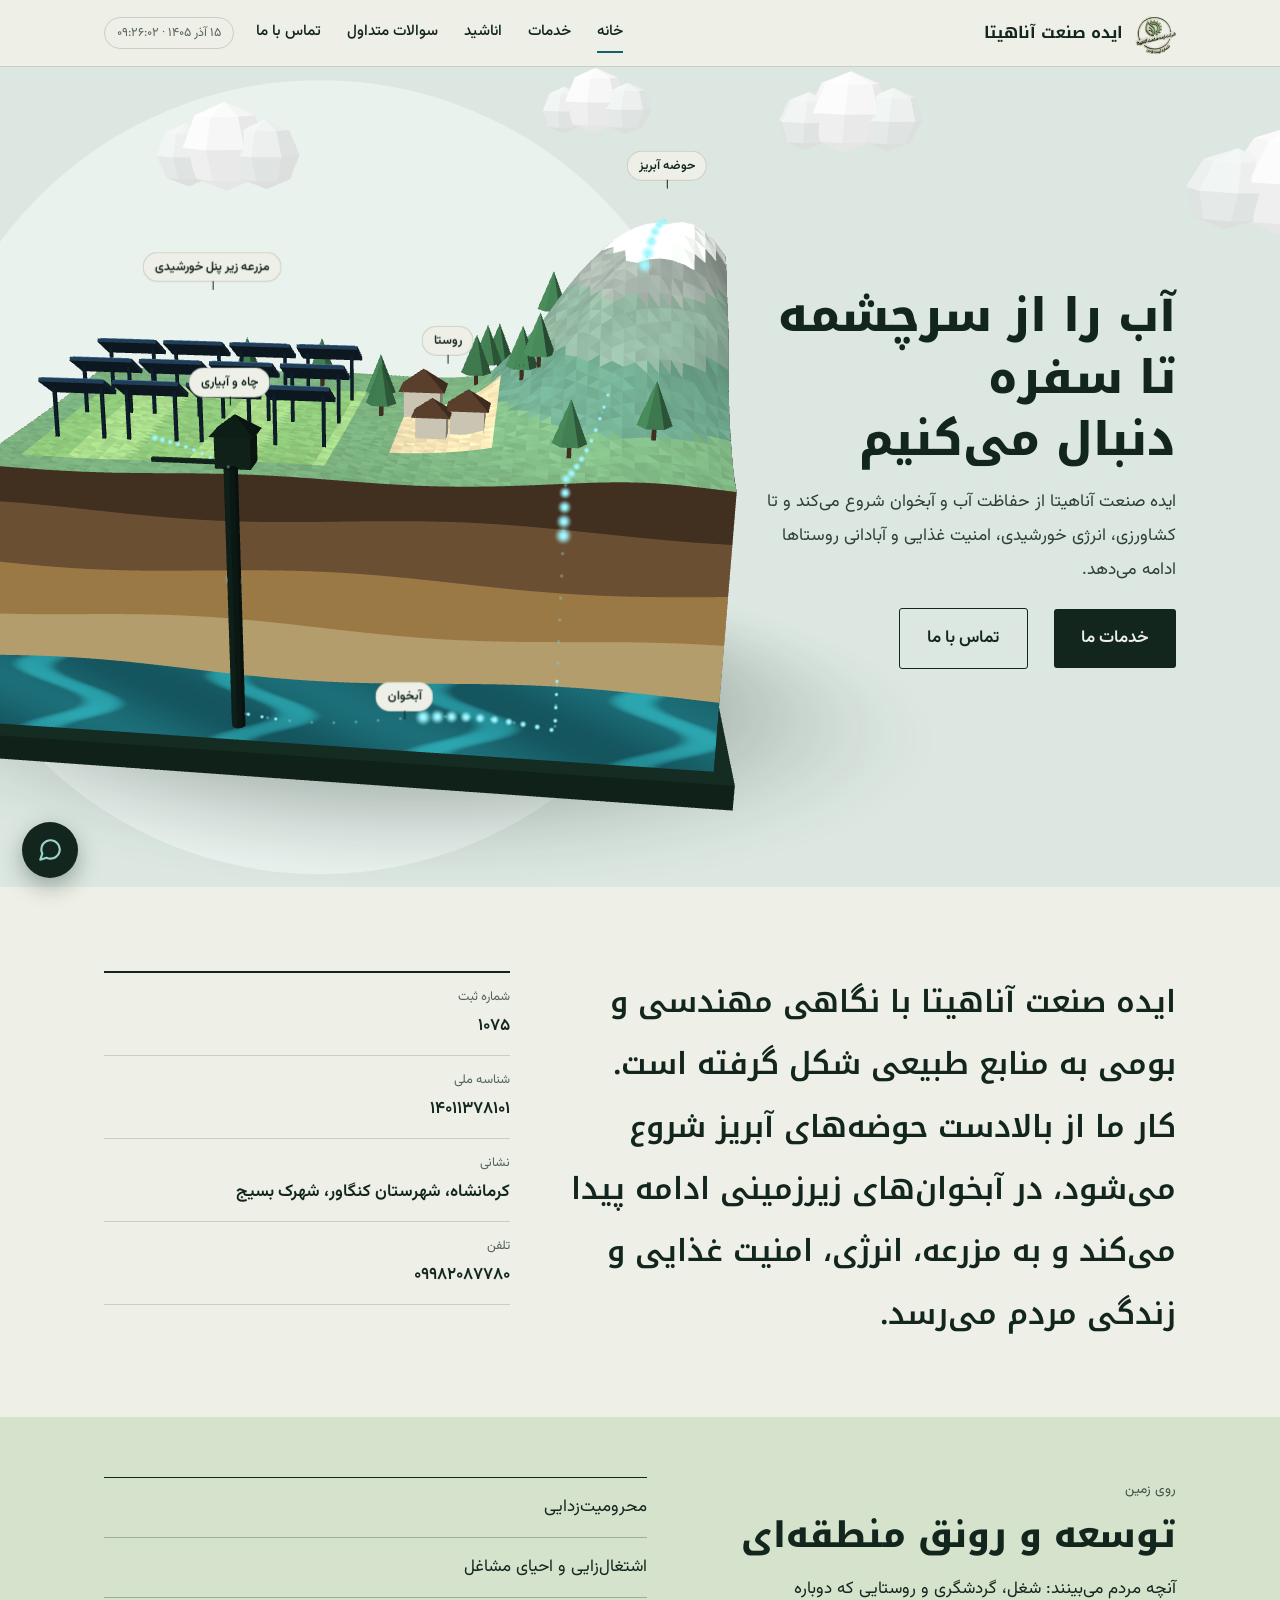
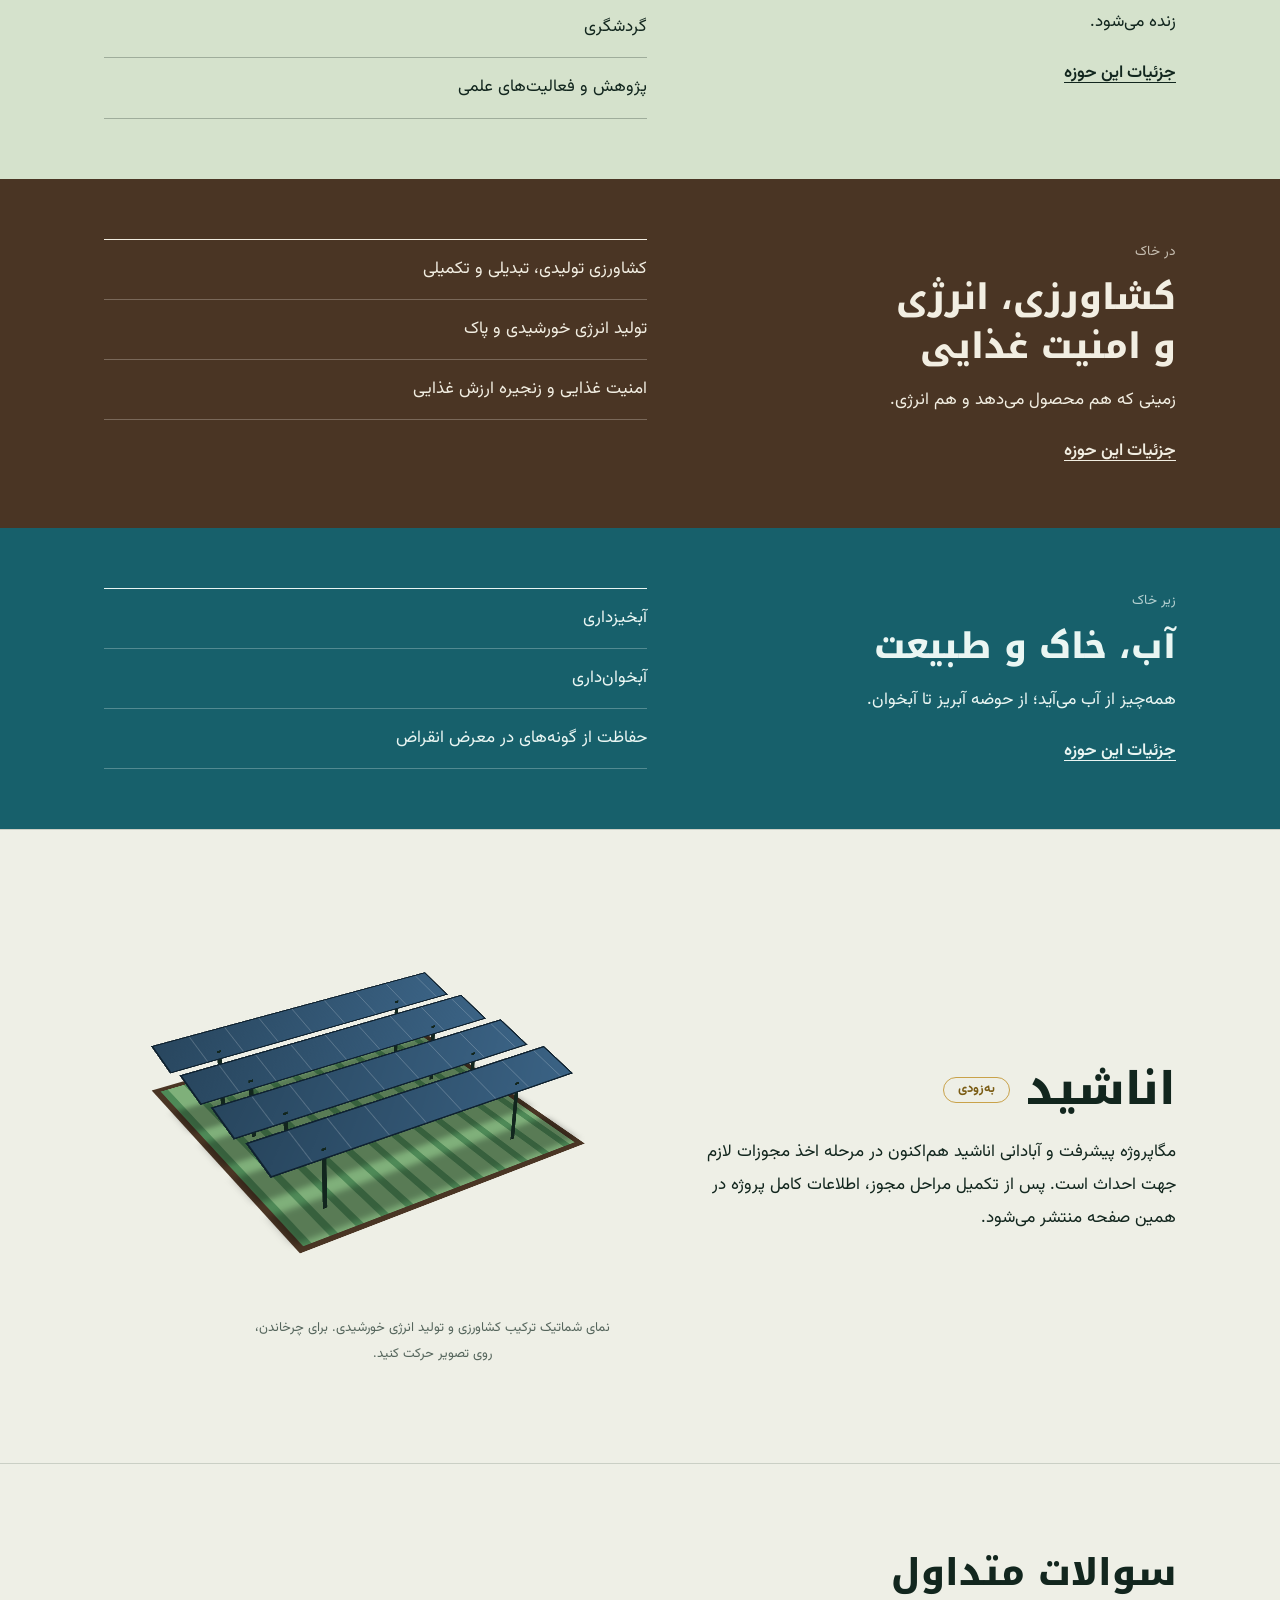
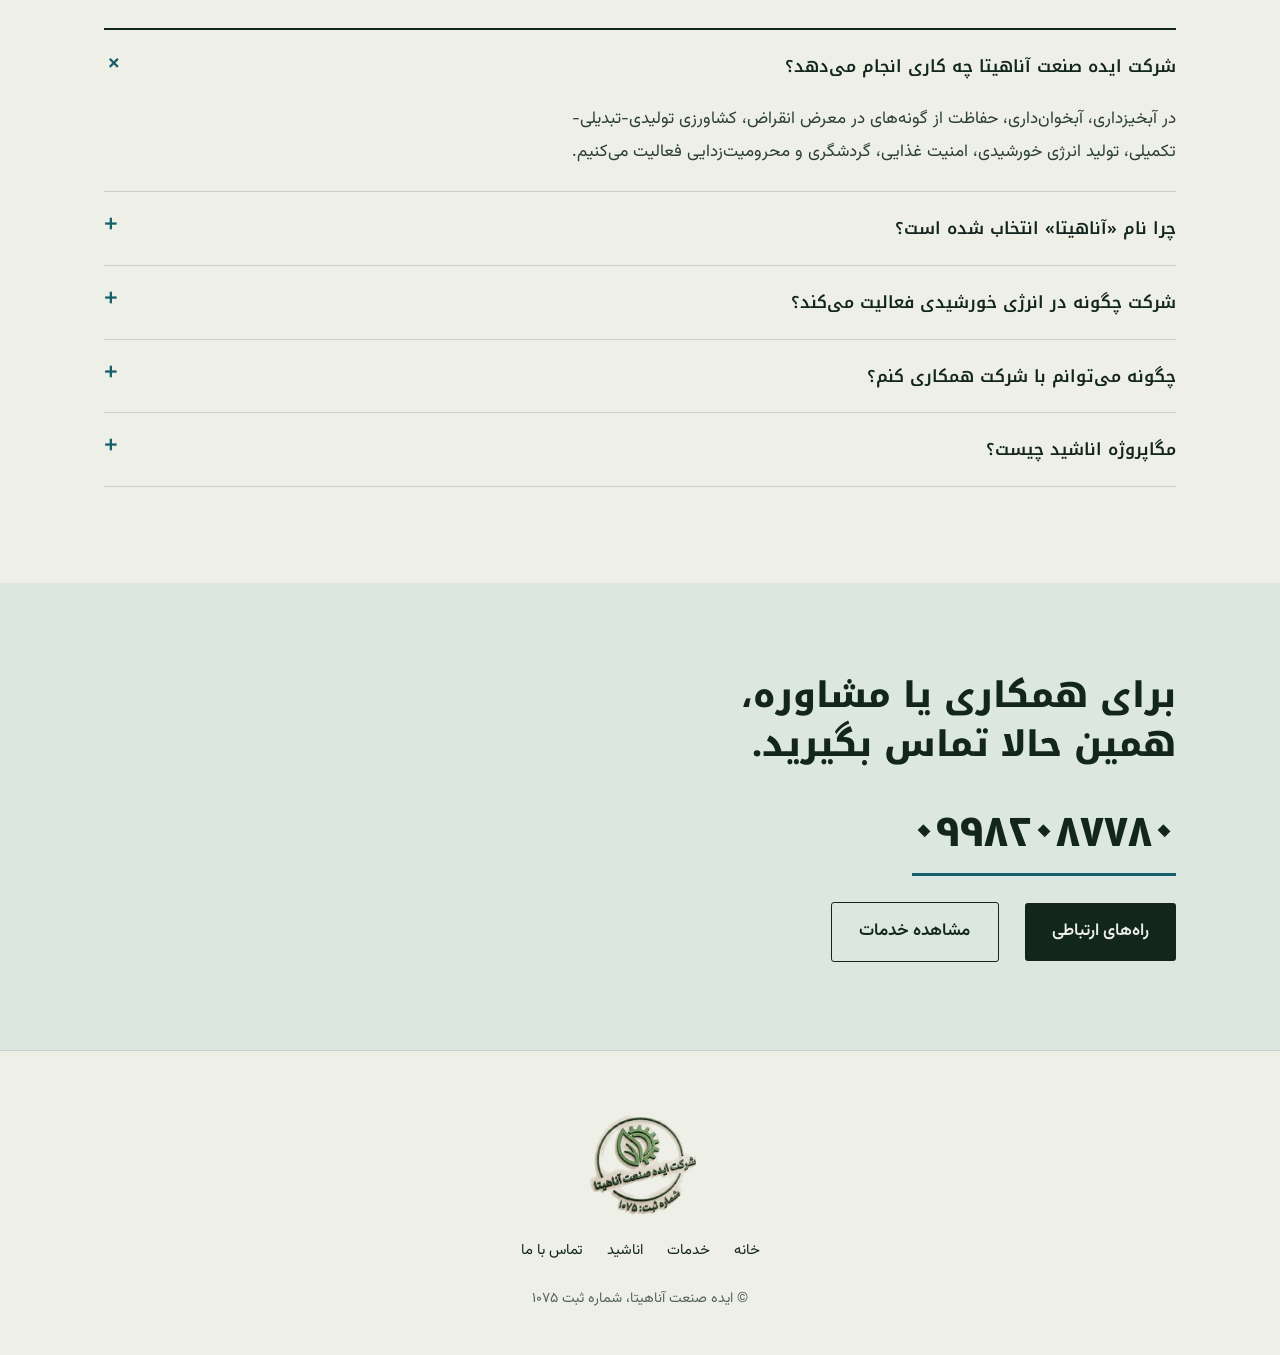
==== commit 6f85809c: "3D hero: WebGL cutaway diorama with flowing water, labels and orbit camera" ====
--- a/index.html
+++ b/index.html
@@ -54,6 +54,14 @@
     </div>
   </div>
 
+  <div class="gl-wrap" aria-hidden="true">
+    <canvas id="gl"></canvas>
+    <span class="tag" data-w="4.3,3.5,-0.6">حوضه آبریز</span>
+    <span class="tag" data-w="0.9,-3.5,3.1">آبخوان</span>
+    <span class="tag" data-w="-1.5,0.95,3.0">چاه و آبیاری</span>
+    <span class="tag" data-w="-2.5,1.9,-0.2">مزرعه زیر پنل خورشیدی</span>
+    <span class="tag" data-w="1.2,1.0,0.4">روستا</span>
+  </div>
   <div class="scene-wrap"><svg class="scene" id="scene" viewBox="0 36 1200 524" preserveAspectRatio="xMaxYMid slice" role="img" aria-label="مقطع زمین: قطره‌ای از قله به خاک نفوذ می‌کند، در آبخوان جریان می‌یابد و با چاه به مزرعه‌ای با پنل خورشیدی می‌رسد">
     <defs>
       <pattern id="dots" width="14" height="14" patternUnits="userSpaceOnUse"><circle cx="3" cy="3" r="1.4" fill="#A98A52"/><circle cx="10" cy="9" r="1.2" fill="#A98A52"/></pattern>
@@ -216,6 +224,7 @@
   </div>
 </footer>
 
+<script src="hero3d.js"></script>
 <script src="app.js"></script>
 <script type="application/ld+json">
 {"@context":"https://schema.org","@type":"Organization","name":"ایده صنعت آناهیتا","url":"https://anahita-co.ir","email":"info@anahita-co.ir","telephone":"+98 998 208 7780","address":{"@type":"PostalAddress","addressLocality":"کنگاور","addressRegion":"کرمانشاه","addressCountry":"IR"},"description":"آبخیزداری، آبخوان‌داری، حفاظت از گونه‌های در معرض انقراض، کشاورزی تولیدی-تبدیلی-تکمیلی، تولید انرژی خورشیدی، امنیت غذایی و گردشگری."}
--- a/style.css
+++ b/style.css
@@ -152,3 +152,24 @@
 .chat small{display:block;text-align:center;font-size:.7rem;color:var(--muted);padding:0 0 8px}
 
 @media (prefers-reduced-motion:reduce){*{animation:none!important;transition:none!important;scroll-behavior:auto!important}}
+
+/* 3D hero (progressive enhancement: the SVG scene stays as fallback) */
+.gl-wrap{display:none}
+.hero.gl-on{position:relative;min-height:clamp(600px,calc(100vh - 66px),820px);display:flex;align-items:center;padding-top:0;overflow:hidden}
+.hero.gl-on::before{content:"";position:absolute;left:-6%;top:50%;width:min(62vw,820px);aspect-ratio:1;transform:translateY(-50%);border-radius:50%;background:#EAF2EE}
+.hero.gl-on .gl-wrap{display:block;position:absolute;inset:0;z-index:1;pointer-events:none}
+.hero.gl-on .scene-wrap{display:none}
+.hero.gl-on .hero-copy{position:relative;z-index:2;width:100%;padding-top:48px;padding-bottom:48px}
+.hero.gl-on .hero-copy>*{max-width:min(25em,34vw)}
+.hero.gl-on h1{font-size:clamp(1.9rem,3.6vw,3rem)}
+.gl-wrap canvas{width:100%;height:100%;display:block}
+.tag{position:absolute;left:0;top:0;white-space:nowrap;font-size:.78rem;font-weight:600;background:var(--paper);color:var(--ink);padding:2px 11px;border-radius:999px;border:1px solid var(--rule);will-change:transform}
+.tag::after{content:"";position:absolute;left:50%;bottom:-9px;width:1px;height:9px;background:var(--ink)}
+@media (max-width:760px){
+  .hero.gl-on .hero-copy>*{max-width:none}
+  .hero.gl-on{display:block;min-height:0}
+  .hero.gl-on::before{display:none}
+  .hero.gl-on .hero-copy{padding-top:36px;padding-bottom:12px}
+  .hero.gl-on .gl-wrap{position:relative;height:min(92vw,470px);min-height:320px}
+  .tag{font-size:.68rem;padding:1px 8px}
+}
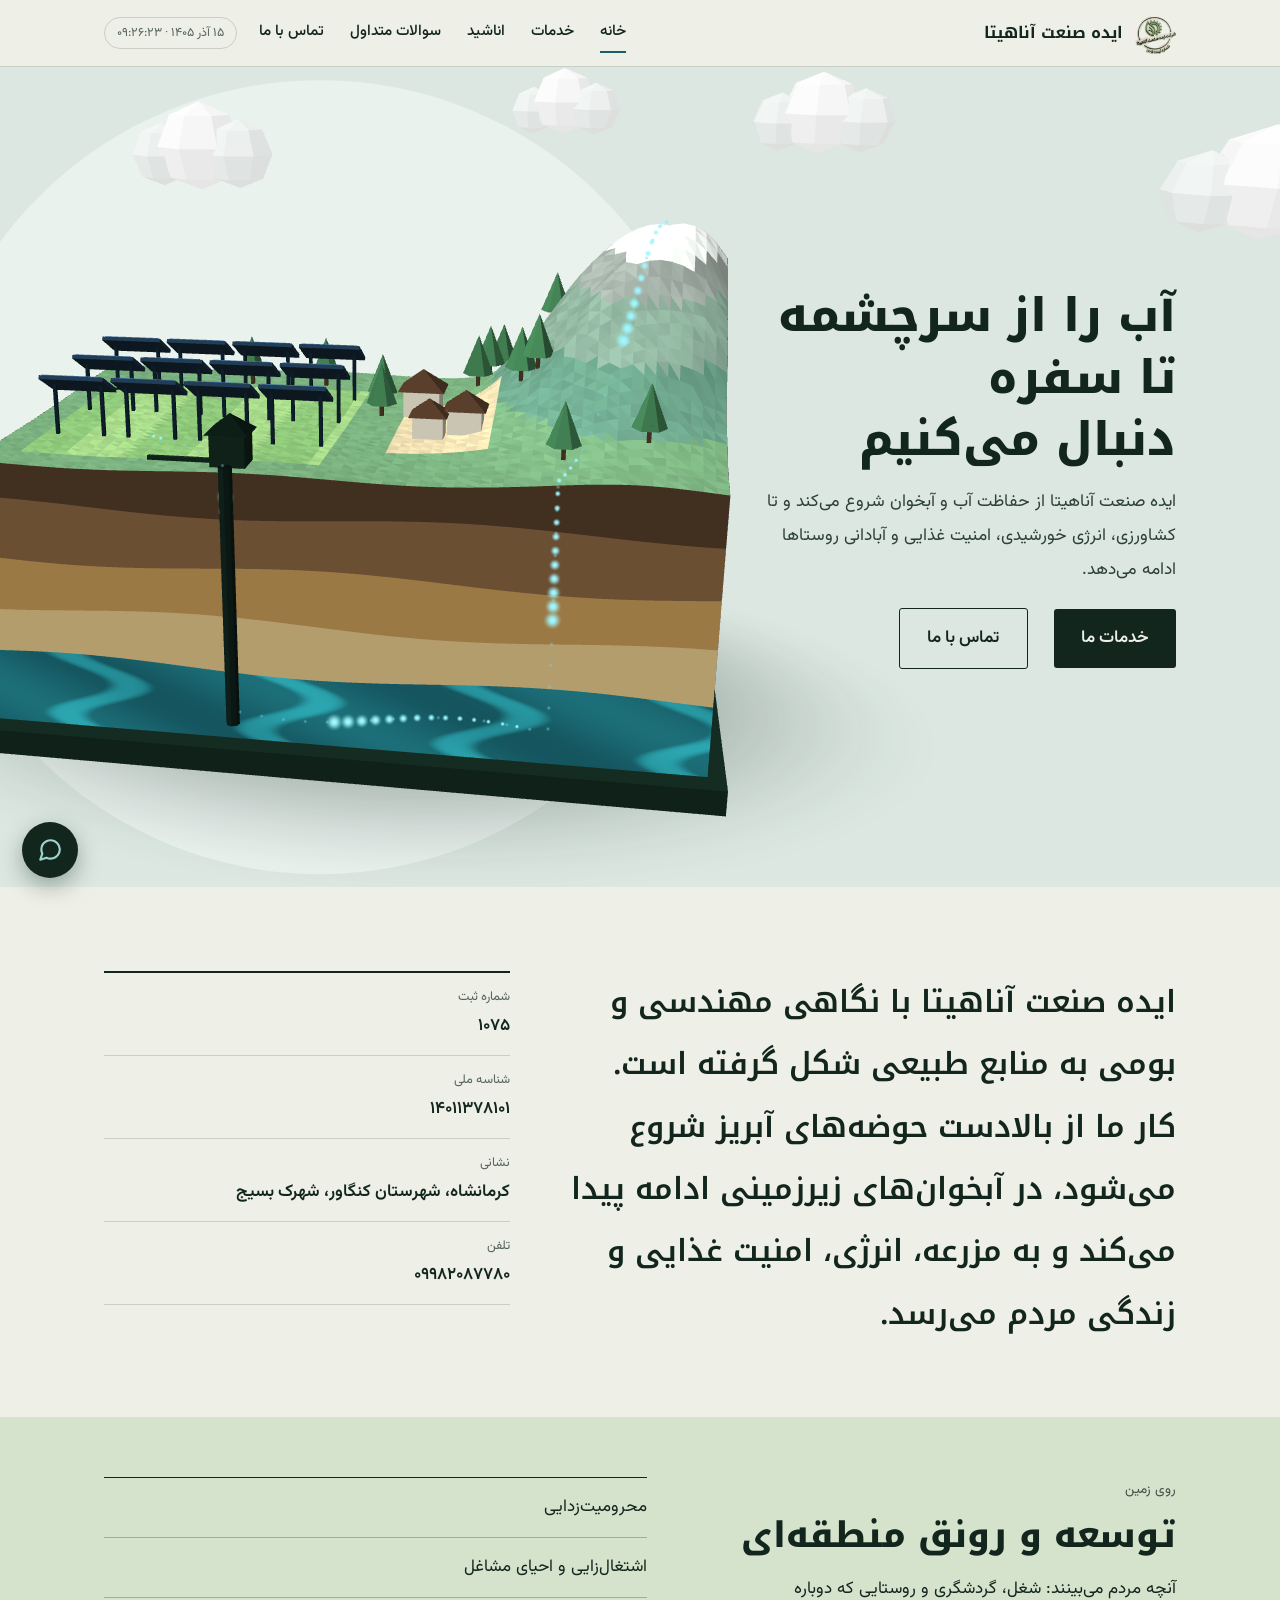
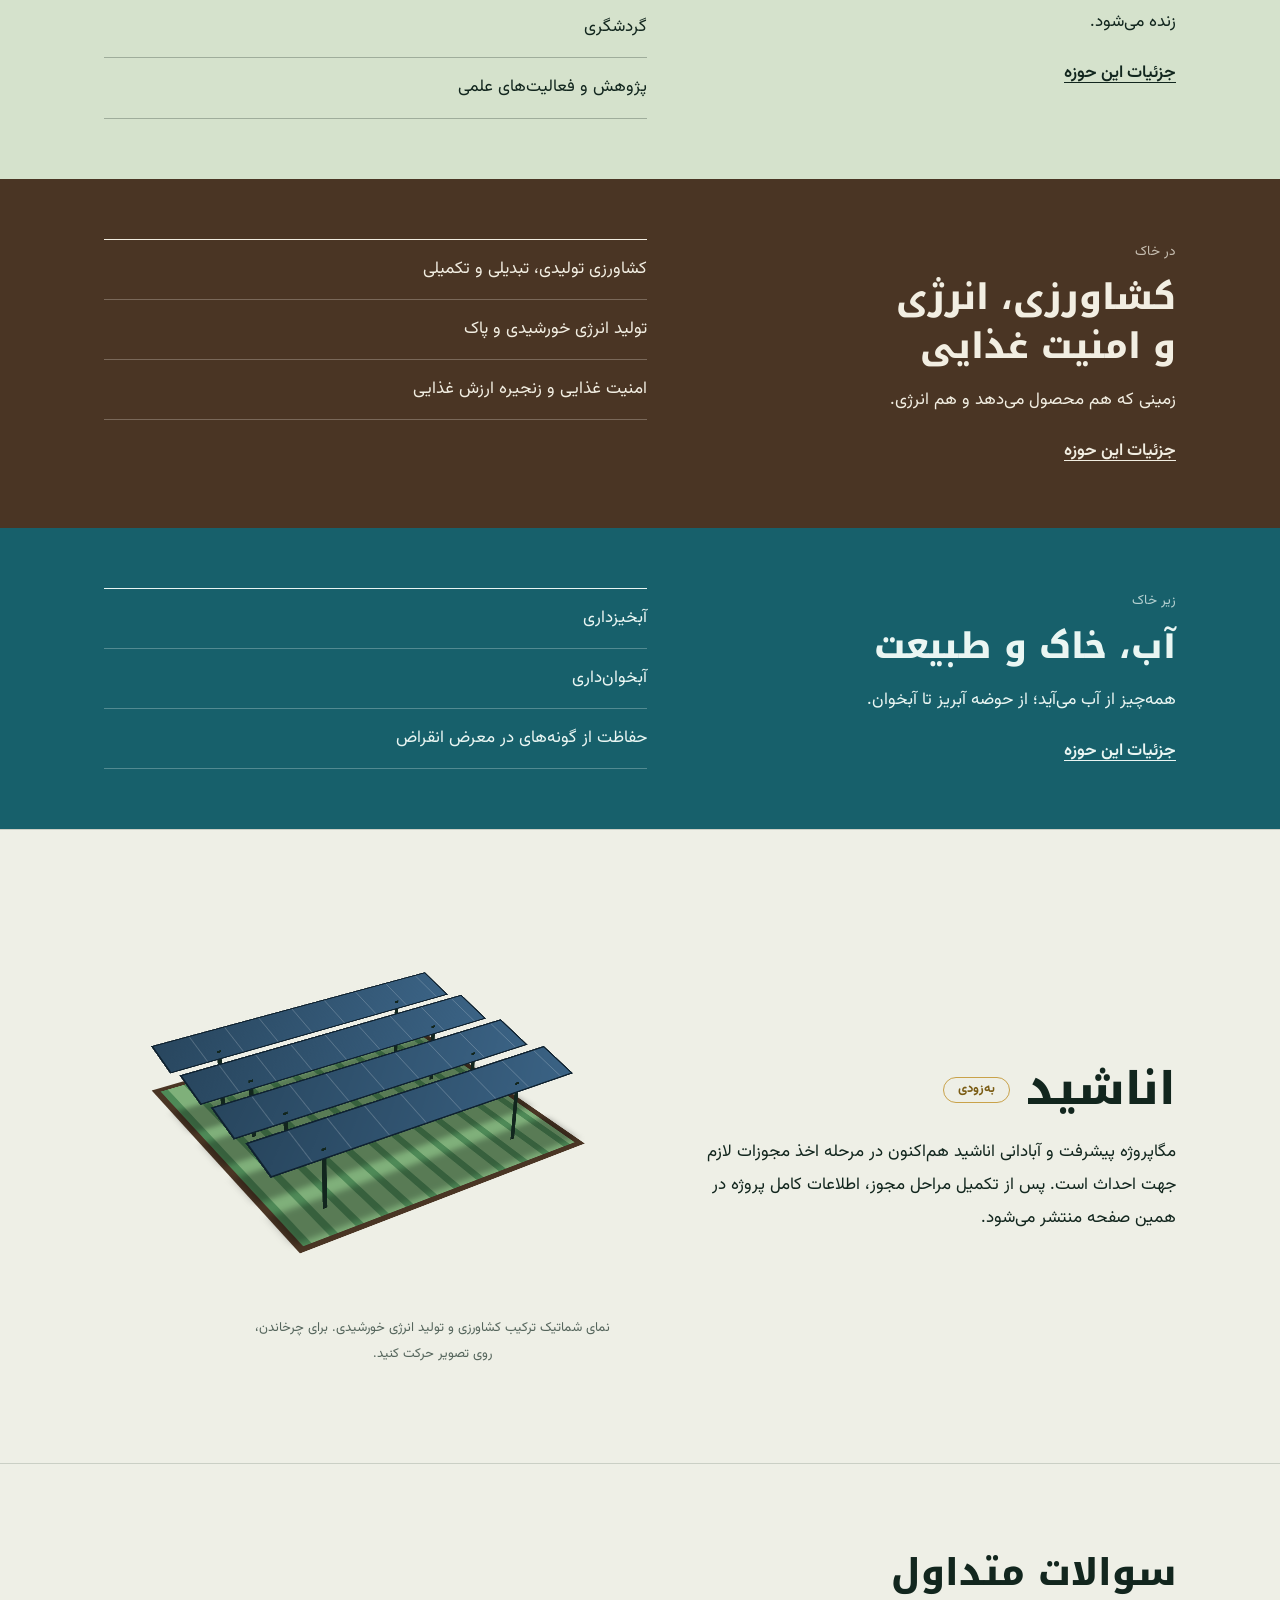
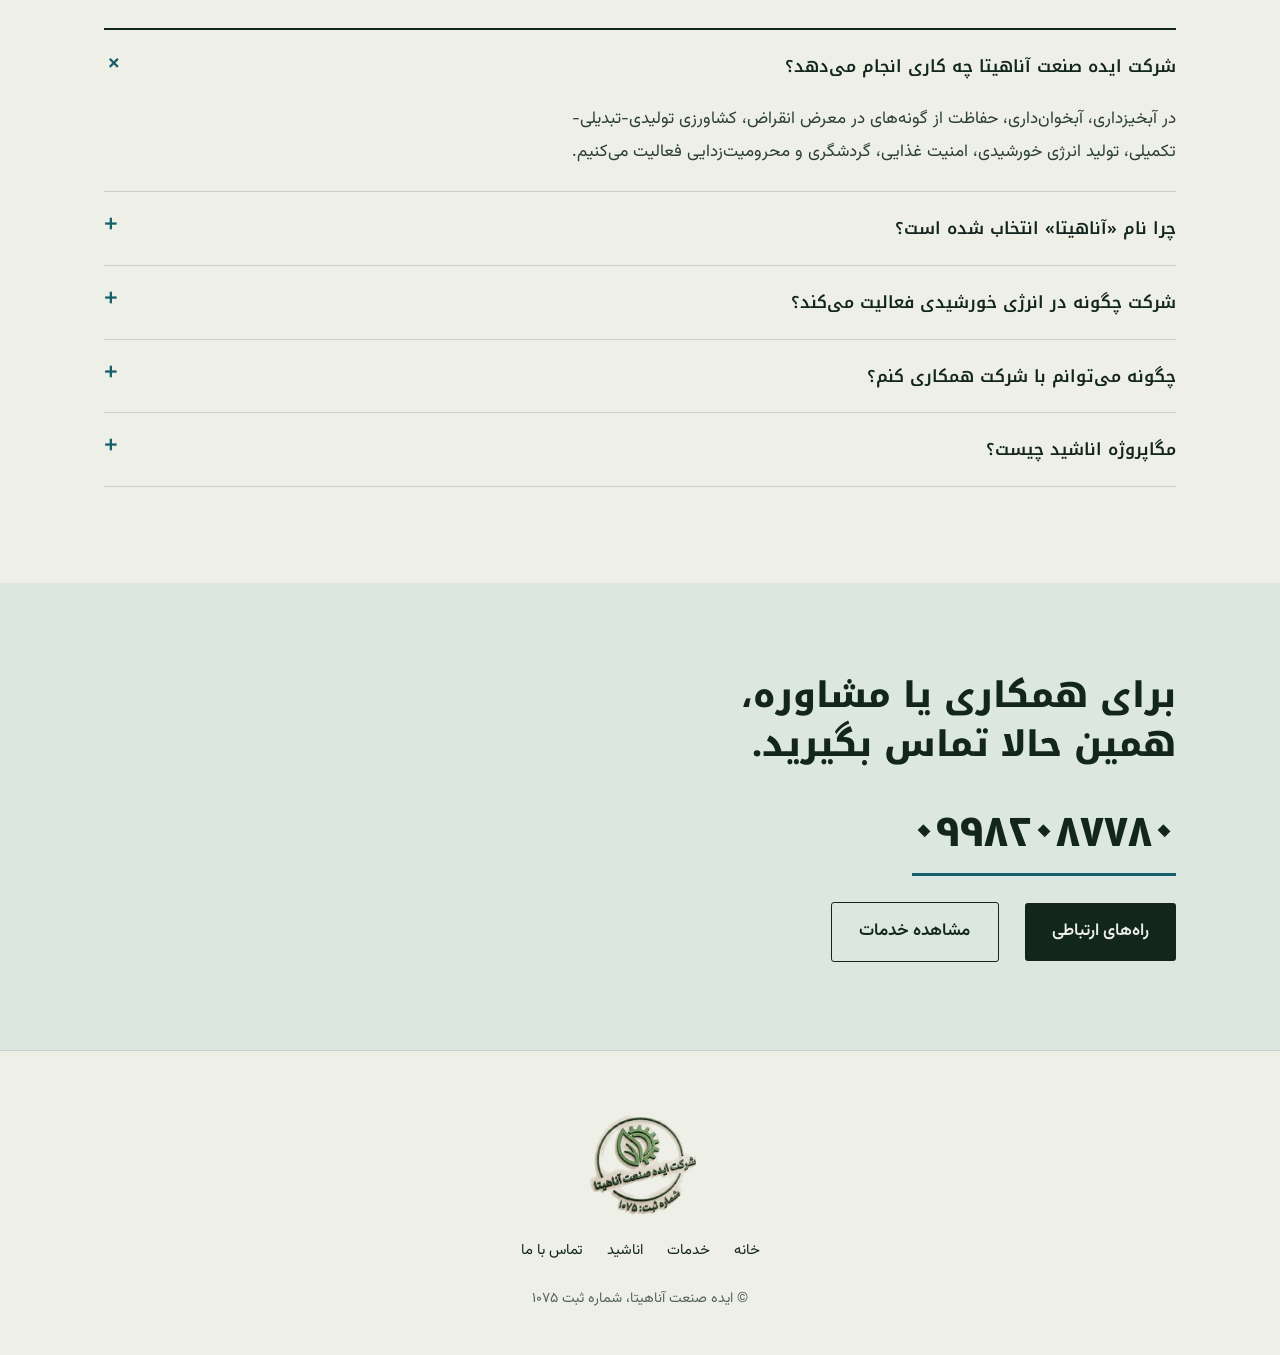
==== commit 2a228cdc: "Remove text labels from the hero design" ====
--- a/index.html
+++ b/index.html
@@ -56,11 +56,6 @@
 
   <div class="gl-wrap" aria-hidden="true">
     <canvas id="gl"></canvas>
-    <span class="tag" data-w="4.3,3.5,-0.6">حوضه آبریز</span>
-    <span class="tag" data-w="0.9,-3.5,3.1">آبخوان</span>
-    <span class="tag" data-w="-1.5,0.95,3.0">چاه و آبیاری</span>
-    <span class="tag" data-w="-2.5,1.9,-0.2">مزرعه زیر پنل خورشیدی</span>
-    <span class="tag" data-w="1.2,1.0,0.4">روستا</span>
   </div>
   <div class="scene-wrap"><svg class="scene" id="scene" viewBox="0 36 1200 524" preserveAspectRatio="xMaxYMid slice" role="img" aria-label="مقطع زمین: قطره‌ای از قله به خاک نفوذ می‌کند، در آبخوان جریان می‌یابد و با چاه به مزرعه‌ای با پنل خورشیدی می‌رسد">
     <defs>
@@ -103,11 +98,6 @@
     <path class="trail" id="trail" d="M1060 98 C1056 140 1030 190 984 246 C956 282 950 330 940 378 C930 428 912 468 868 492 C790 526 660 520 592 494 C566 484 560 470 560 448 L560 270 C560 254 538 249 502 249"/>
     <circle id="drop" cx="1060" cy="98" r="9" fill="#EAF7F5" stroke="#17606B" stroke-width="3"/>
 
-    <text class="lbl" data-at="0.02" x="900" y="86" text-anchor="middle">حوضه آبریز</text>
-    <text class="lbl deep" data-at="0.45" x="1010" y="506" text-anchor="middle">آبخوان</text>
-    <text class="lbl" data-at="0.78" x="560" y="200" text-anchor="middle">چاه و آبیاری</text>
-    <text class="lbl" data-at="0.93" x="290" y="178" text-anchor="middle">مزرعه زیر پنل خورشیدی</text>
-    <text class="lbl" data-at="0.97" x="672" y="206" text-anchor="middle">روستا</text>
   </svg></div>
 </header>
 
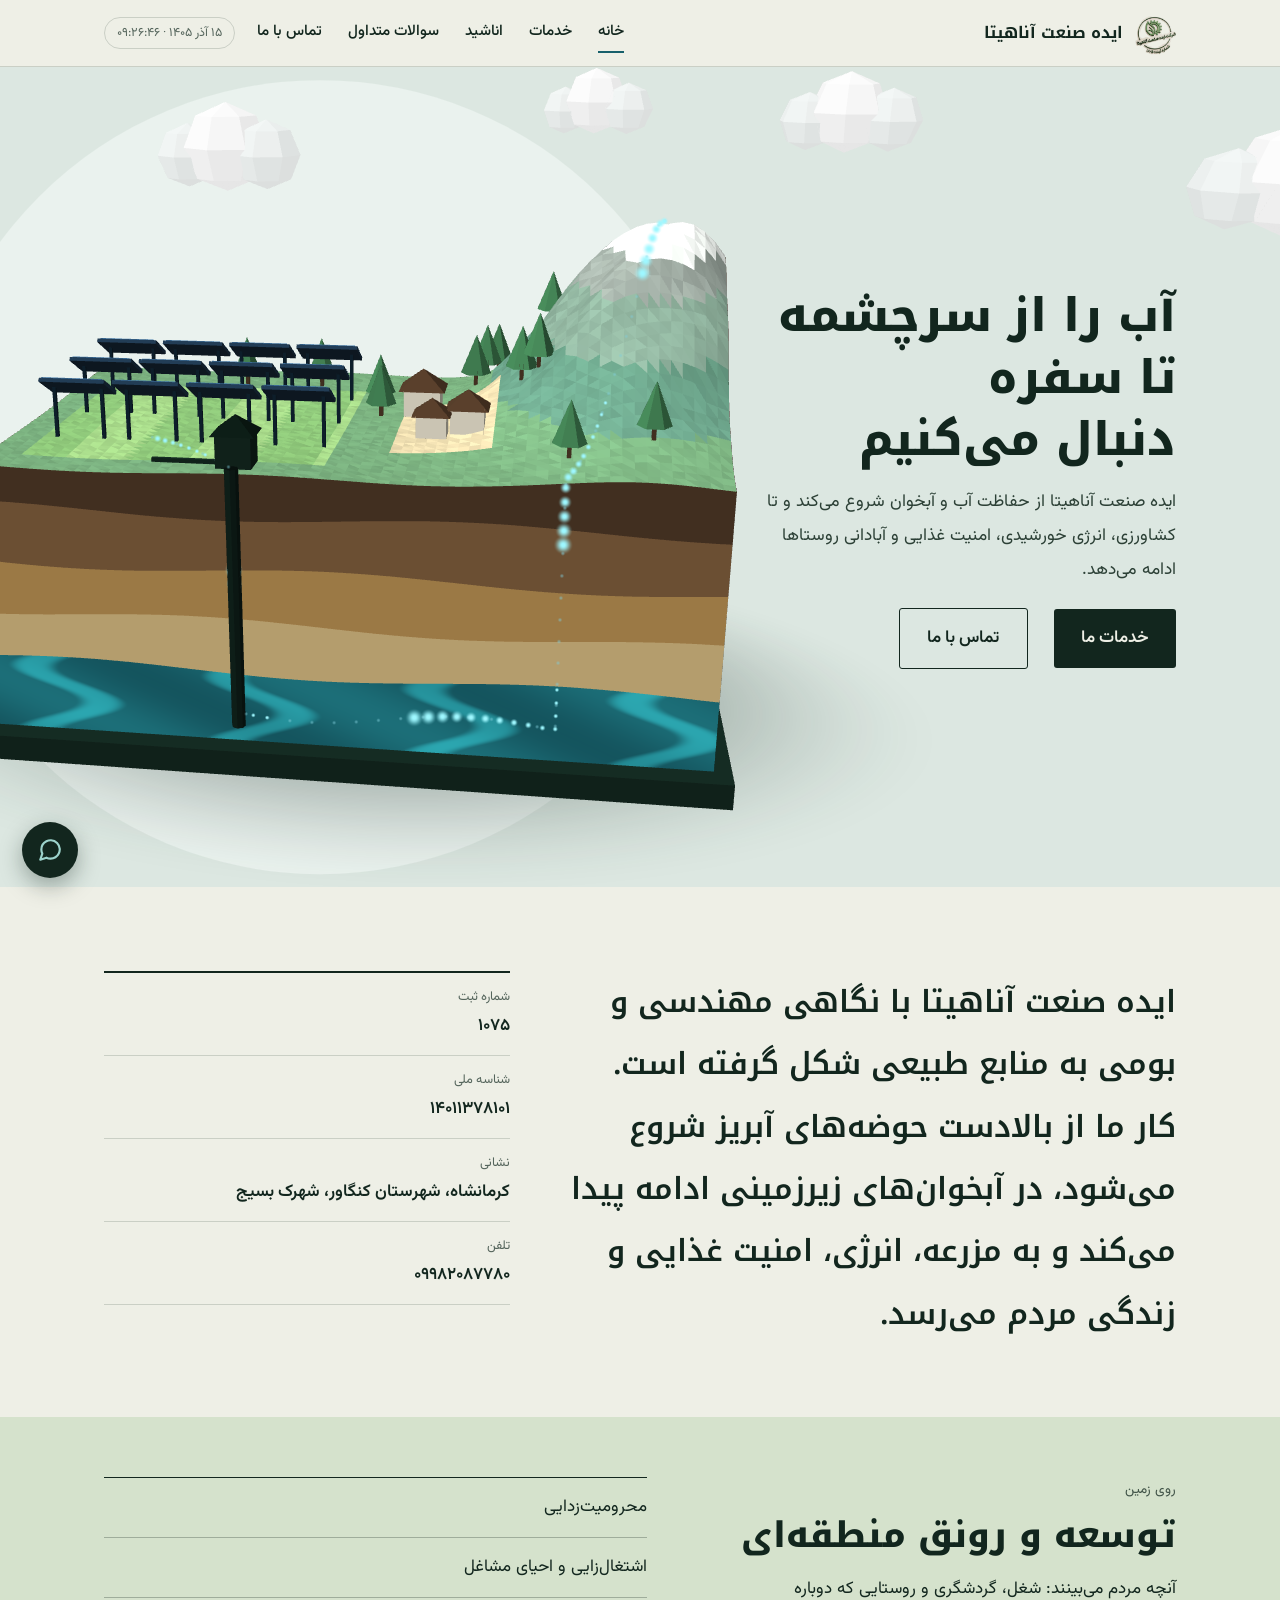
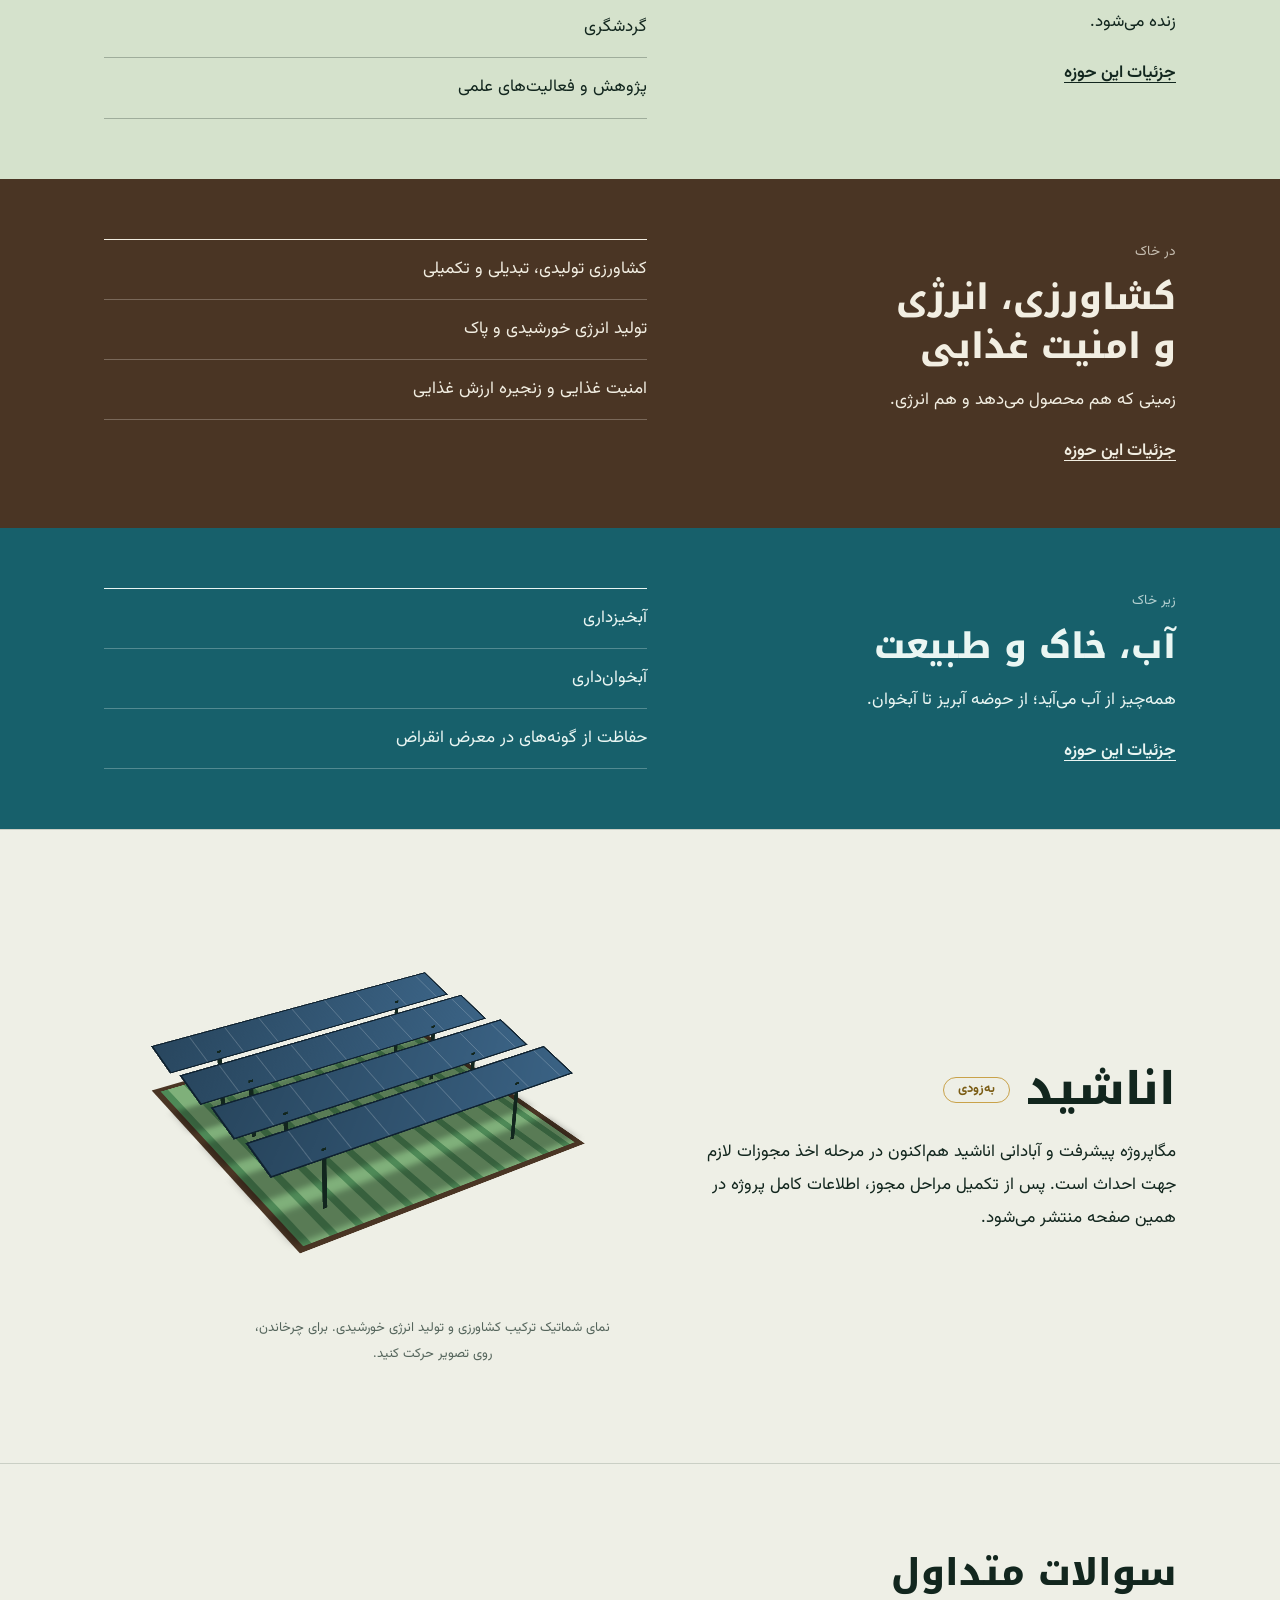
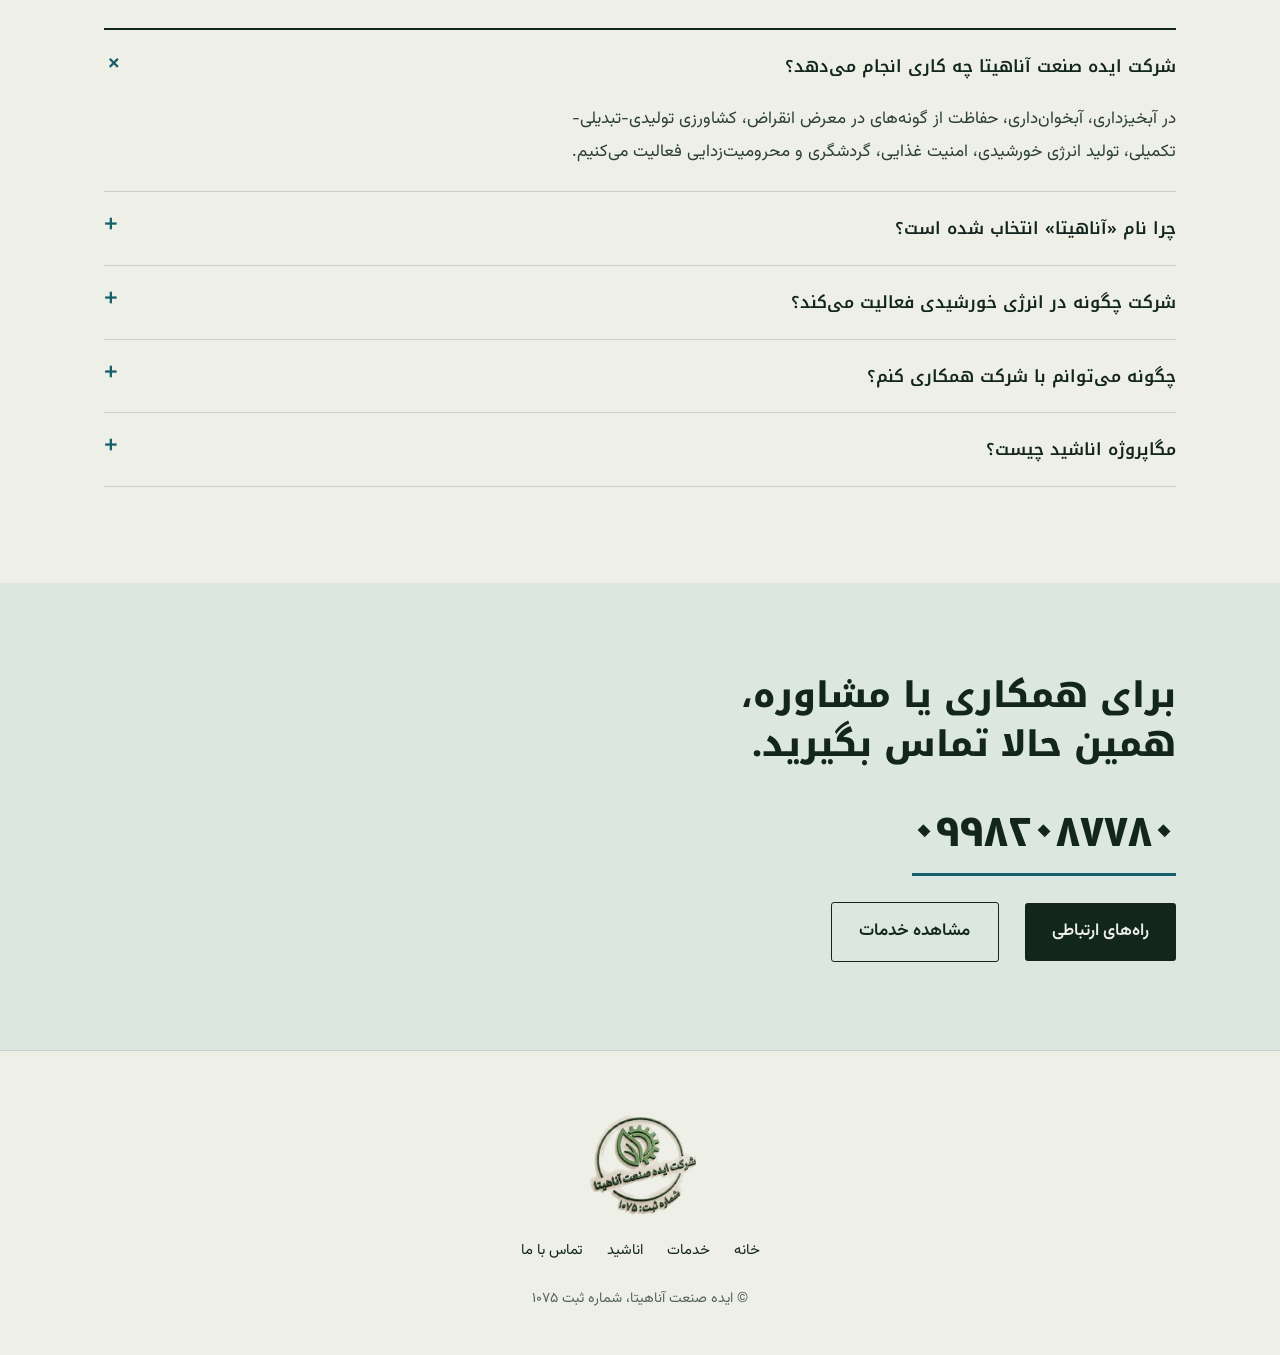
==== commit 430c8de3: "SEO fixes: canonical, clean internal links, Open Graph and X card, longer descriptions, sitemap and " ====
--- a/index.html
+++ b/index.html
@@ -4,12 +4,23 @@
 <meta charset="UTF-8">
 <meta name="viewport" content="width=device-width, initial-scale=1">
 <title>ایده صنعت آناهیتا | از سرچشمه تا سفره</title>
-<meta name="description" content="شرکت ایده صنعت آناهیتا: آبخیزداری، آبخوان‌داری، کشاورزی، انرژی خورشیدی، امنیت غذایی، گردشگری و مگاپروژه اناشید.">
+<meta name="description" content="شرکت ایده صنعت آناهیتا؛ آبخیزداری، احیای آبخوان، کشاورزی، تولید انرژی خورشیدی، امنیت غذایی و آبادانی روستاها در استان کرمانشاه.">
 <meta name="theme-color" content="#DCE7E1">
+<link rel="canonical" href="https://anahita-co.ir/">
 <meta property="og:type" content="website">
-<meta property="og:title" content="ایده صنعت آناهیتا">
-<meta property="og:description" content="آب را از سرچشمه تا سفره دنبال می‌کنیم.">
+<meta property="og:site_name" content="ایده صنعت آناهیتا">
 <meta property="og:locale" content="fa_IR">
+<meta property="og:url" content="https://anahita-co.ir/">
+<meta property="og:title" content="ایده صنعت آناهیتا | از سرچشمه تا سفره">
+<meta property="og:description" content="شرکت ایده صنعت آناهیتا؛ آبخیزداری، احیای آبخوان، کشاورزی، تولید انرژی خورشیدی، امنیت غذایی و آبادانی روستاها در استان کرمانشاه.">
+<meta property="og:image" content="https://anahita-co.ir/og.png">
+<meta property="og:image:width" content="1200">
+<meta property="og:image:height" content="630">
+<meta property="og:image:alt" content="نشان ایده صنعت آناهیتا">
+<meta name="twitter:card" content="summary_large_image">
+<meta name="twitter:title" content="ایده صنعت آناهیتا | از سرچشمه تا سفره">
+<meta name="twitter:description" content="شرکت ایده صنعت آناهیتا؛ آبخیزداری، احیای آبخوان، کشاورزی، تولید انرژی خورشیدی، امنیت غذایی و آبادانی روستاها در استان کرمانشاه.">
+<meta name="twitter:image" content="https://anahita-co.ir/og.png">
 <link rel="icon" href="data:image/svg+xml,%3Csvg xmlns='http://www.w3.org/2000/svg' viewBox='0 0 32 32'%3E%3Cpath d='M16 3C10 9 7 14 7 19a9 9 0 0018 0c0-5-3-10-9-16z' fill='%2317606B'/%3E%3C/svg%3E">
 <link rel="preconnect" href="https://fonts.googleapis.com">
 <link rel="preconnect" href="https://fonts.gstatic.com" crossorigin>
@@ -22,23 +33,23 @@
 
 <nav class="nav" aria-label="منوی اصلی">
   <div class="wrap">
-    <a class="brand" href="index.html"><img src="logo.webp" alt="" width="43" height="46"><span>ایده صنعت آناهیتا</span></a>
+    <a class="brand" href="/"><img src="logo.webp" alt="" width="43" height="46"><span>ایده صنعت آناهیتا</span></a>
     <div class="nav-links">
-      <a href="index.html" aria-current="page">خانه</a>
-      <a href="services.html">خدمات</a>
+      <a href="/" aria-current="page">خانه</a>
+      <a href="/services">خدمات</a>
       <a href="#anashid">اناشید</a>
       <a href="#faq">سوالات متداول</a>
-      <a href="contact.html">تماس با ما</a>
+      <a href="/contact">تماس با ما</a>
     </div>
     <span class="clock" id="clock" aria-hidden="true"></span>
     <button class="menu-btn" id="menuBtn" aria-expanded="false" aria-controls="mobileNav">منو</button>
   </div>
   <div class="mobile" id="mobileNav">
-    <a href="index.html">خانه</a>
-    <a href="services.html">خدمات</a>
+    <a href="/">خانه</a>
+    <a href="/services">خدمات</a>
     <a href="#anashid">اناشید</a>
     <a href="#faq">سوالات متداول</a>
-    <a href="contact.html">تماس با ما</a>
+    <a href="/contact">تماس با ما</a>
   </div>
 </nav>
 
@@ -49,8 +60,8 @@
     <h1 class="display">آب را از سرچشمه تا سفره دنبال می‌کنیم</h1>
     <p>ایده صنعت آناهیتا از حفاظت آب و آبخوان شروع می‌کند و تا کشاورزی، انرژی خورشیدی، امنیت غذایی و آبادانی روستاها ادامه می‌دهد.</p>
     <div class="actions">
-      <a class="btn" href="services.html">خدمات ما</a>
-      <a class="btn alt" href="contact.html">تماس با ما</a>
+      <a class="btn" href="/services">خدمات ما</a>
+      <a class="btn alt" href="/contact">تماس با ما</a>
     </div>
   </div>
 
@@ -119,7 +130,7 @@
       <div class="depth">روی زمین</div>
       <h2>توسعه و رونق منطقه‌ای</h2>
       <p>آنچه مردم می‌بینند: شغل، گردشگری و روستایی که دوباره زنده می‌شود.</p>
-      <a class="go" href="services.html#development">جزئیات این حوزه</a>
+      <a class="go" href="/services#development">جزئیات این حوزه</a>
     </div>
     <ul>
       <li>محرومیت‌زدایی</li>
@@ -136,7 +147,7 @@
       <div class="depth">در خاک</div>
       <h2>کشاورزی، انرژی و امنیت غذایی</h2>
       <p>زمینی که هم محصول می‌دهد و هم انرژی.</p>
-      <a class="go" href="services.html#agriculture">جزئیات این حوزه</a>
+      <a class="go" href="/services#agriculture">جزئیات این حوزه</a>
     </div>
     <ul>
       <li>کشاورزی تولیدی، تبدیلی و تکمیلی</li>
@@ -152,7 +163,7 @@
       <div class="depth">زیر خاک</div>
       <h2>آب، خاک و طبیعت</h2>
       <p>همه‌چیز از آب می‌آید؛ از حوضه آبریز تا آبخوان.</p>
-      <a class="go" href="services.html#water">جزئیات این حوزه</a>
+      <a class="go" href="/services#water">جزئیات این حوزه</a>
     </div>
     <ul>
       <li>آبخیزداری</li>
@@ -200,7 +211,7 @@
   <div class="wrap">
     <h2>برای همکاری یا مشاوره، همین حالا تماس بگیرید.</h2>
     <a class="phone" href="tel:09982087780">۰۹۹۸۲۰۸۷۷۸۰</a>
-    <div class="actions"><a class="btn" href="contact.html">راه‌های ارتباطی</a><a class="btn alt" href="services.html">مشاهده خدمات</a></div>
+    <div class="actions"><a class="btn" href="/contact">راه‌های ارتباطی</a><a class="btn alt" href="/services">مشاهده خدمات</a></div>
   </div>
 </section>
 
@@ -209,7 +220,7 @@
 <footer>
   <div class="wrap">
     <img src="logo.webp" alt="نشان ایده صنعت آناهیتا" width="113" height="120">
-    <div class="flinks"><a href="index.html">خانه</a><a href="services.html">خدمات</a><a href="#anashid">اناشید</a><a href="contact.html">تماس با ما</a></div>
+    <div class="flinks"><a href="/">خانه</a><a href="/services">خدمات</a><a href="#anashid">اناشید</a><a href="/contact">تماس با ما</a></div>
     <small>© ایده صنعت آناهیتا، شماره ثبت ۱۰۷۵</small>
   </div>
 </footer>
